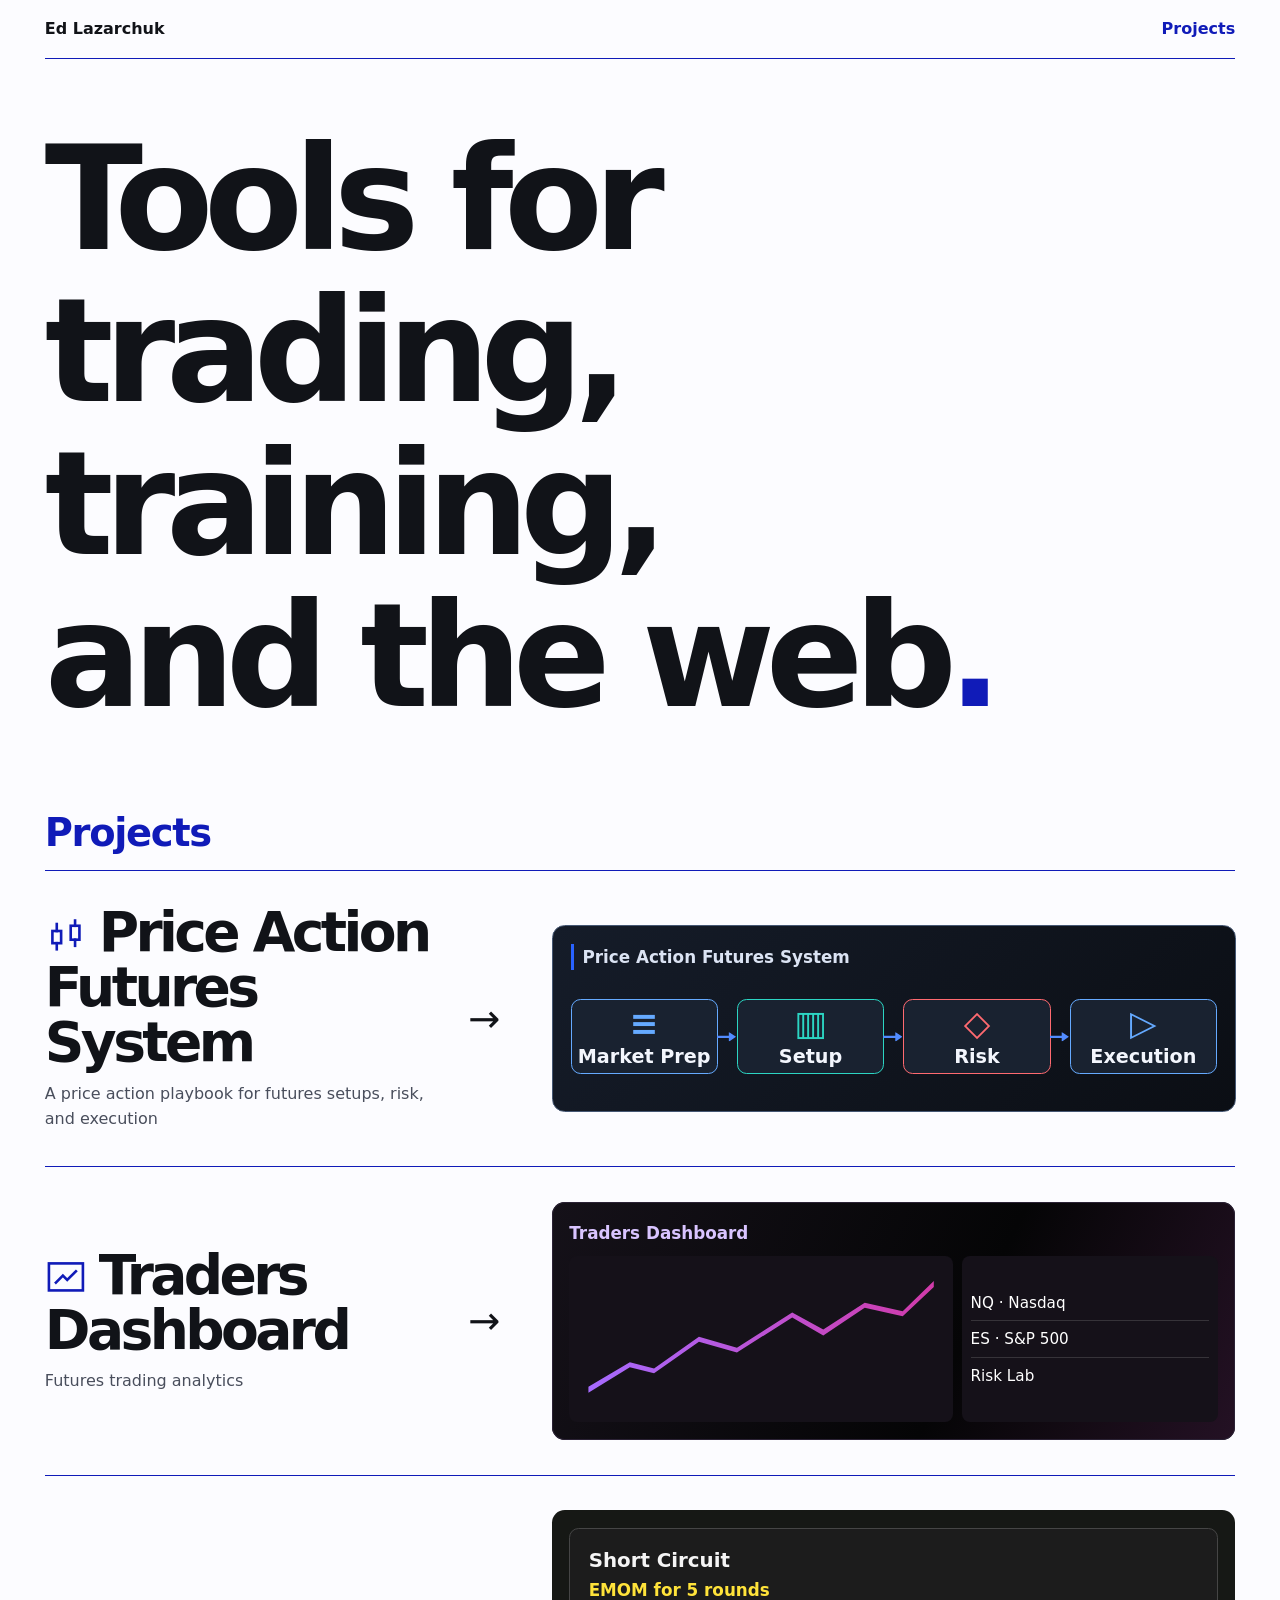
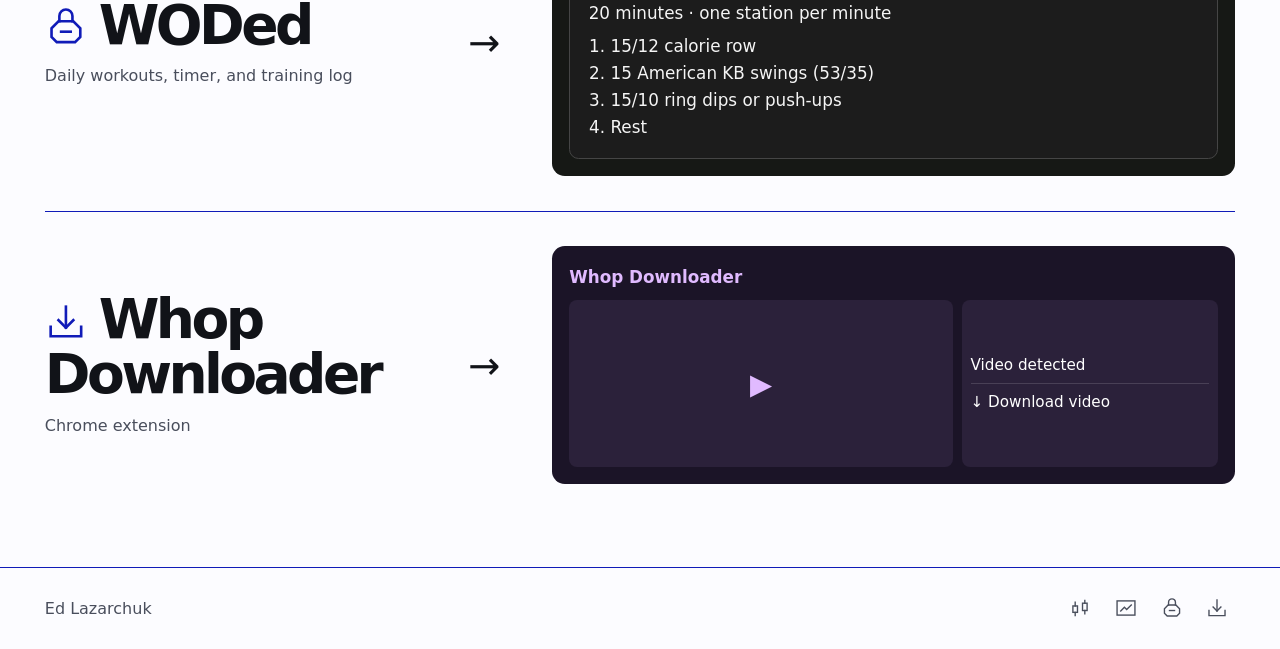
==== index.html @ 01735b49 "Integrate animated project icons into headings and footer" ====
<!doctype html>
<html lang="en">
<head>
<meta charset="utf-8">
<meta name="viewport" content="width=device-width, initial-scale=1">
<title>Ed Lazarchuk | Portfolio</title>
<meta name="description" content="Projects by Ed Lazarchuk in trading, training, and browser tools.">
<link rel="canonical" href="https://edlazarchuk.com/">
<link rel="stylesheet" href="/styles.css">
</head>
<body class="portfolio">
<a class="skip-link" href="#main-content">Skip to content</a>
<header><nav class="wrap" aria-label="Main navigation"><a class="brand" href="/">Ed Lazarchuk</a><a href="/#projects">Projects</a></nav></header>
<main id="main-content" class="wrap" tabindex="-1">
<section class="hero home-hero">
  <h1><span class="hero-line">Tools for</span> <span class="hero-line">trading, training,</span> <span class="hero-line">and the web<span class="hero-period">.</span></span></h1>
</section>
<section class="work" id="projects" aria-labelledby="project-heading">
  <h2 id="project-heading">Projects</h2>
  <a class="project" target="_blank" rel="noopener" href="/projects/trading-strategy-research">
    <div class="project-heading"><div><h3><span class="project-icon icon-candlesticks" aria-hidden="true"><svg xmlns="http://www.w3.org/2000/svg" width="24" height="24" viewBox="0 0 24 24" fill="none" stroke="currentColor" stroke-width="1.5" stroke-linecap="square" stroke-linejoin="miter"><g class="candle-a"><rect x="4.25" y="9.75" width="5" height="7"/><path d="M6.75 5.75V9.75"/><path d="M6.75 16.75V20.25"/></g><g class="candle-b"><rect x="14.75" y="6.75" width="5" height="8"/><path d="M17.25 3.75V6.75"/><path d="M17.25 14.75V18.25"/></g></svg></span><span class="project-title">Price Action Futures System</span></h3><p>A price action playbook for futures setups, risk, and execution</p></div><span class="project-arrow" aria-hidden="true">→</span></div>
    <div class="preview research">
      <div class="preview-title" aria-hidden="true">Price Action Futures System</div>
      <ol class="research-workflow" aria-label="Trading workflow">
        <li><span class="workflow-icon" aria-hidden="true">≡</span>Market Prep</li>
        <li><span class="workflow-icon" aria-hidden="true">▥</span>Setup</li>
        <li><span class="workflow-icon" aria-hidden="true">◇</span>Risk</li>
        <li><span class="workflow-icon" aria-hidden="true">▷</span>Execution</li>
      </ol>
    </div>
  </a>
  <a class="project" target="_blank" rel="noopener" href="/projects/traders-dashboard">
    <div class="project-heading"><div><h3><span class="project-icon icon-trend-monitor" aria-hidden="true"><svg xmlns="http://www.w3.org/2000/svg" width="24" height="24" viewBox="0 0 24 24" fill="none" stroke="currentColor" stroke-width="1.5" stroke-linecap="square" stroke-linejoin="miter"><rect x="2.25" y="4.25" width="19.5" height="15.5"/><path class="trend-line" pathLength="1" d="M6.25 15.25L10.25 11.25L12.75 13.75L17.75 8.75"/></svg></span><span class="project-title">Traders Dashboard</span></h3><p>Futures trading analytics</p></div><span class="project-arrow" aria-hidden="true">→</span></div>
    <div class="preview trading" aria-hidden="true"><div class="preview-title">Traders Dashboard</div><div class="preview-body"><div class='chart'><i></i></div><div class='data'><span>NQ · Nasdaq</span><span>ES · S&P 500</span><span>Risk Lab</span></div></div></div>
  </a>
  <a class="project" target="_blank" rel="noopener" href="/projects/woded">
    <div class="project-heading"><div><h3><span class="project-icon icon-kettlebell" aria-hidden="true"><svg xmlns="http://www.w3.org/2000/svg" width="24" height="24" viewBox="0 0 24 24" fill="none" stroke="currentColor" stroke-width="1.5" stroke-linecap="square" stroke-linejoin="miter"><path d="M8.25 8.75V5.75A3.75 3.75 0 0 1 15.75 5.75V8.75"/><path d="M7.75 8.75H16.25L20.25 12.75V17.75L17.25 20.75H6.75L3.75 17.75V12.75Z"/><path d="M9.25 14.75H14.75"/></svg></span><span class="project-title">WODed</span></h3><p>Daily workouts, timer, and training log</p></div><span class="project-arrow" aria-hidden="true">→</span></div>
    <div class="preview training">
      <div class="workout-preview">
        <strong>Short Circuit</strong>
        <p class="workout-format">EMOM for 5 rounds</p>
        <p>20 minutes · one station per minute</p>
        <ol>
          <li>15/12 calorie row</li>
          <li>15 American KB swings (53/35)</li>
          <li>15/10 ring dips or push-ups</li>
          <li>Rest</li>
        </ol>
      </div>
    </div>
  </a>
  <a class="project" target="_blank" rel="noopener" href="/whop-downloader">
    <div class="project-heading"><div><h3><span class="project-icon icon-download-tray" aria-hidden="true"><svg xmlns="http://www.w3.org/2000/svg" width="24" height="24" viewBox="0 0 24 24" fill="none" stroke="currentColor" stroke-width="1.5" stroke-linecap="square" stroke-linejoin="miter"><path d="M3.25 14.75V20.25H20.75V14.75"/><g class="download-arrow"><path d="M12 3.25V15.25"/><path d="M7.75 11L12 15.25L16.25 11"/></g></svg></span><span class="project-title">Whop Downloader</span></h3><p>Chrome extension</p></div><span class="project-arrow" aria-hidden="true">→</span></div>
    <div class="preview extension" aria-hidden="true"><div class="preview-title">Whop Downloader</div><div class="preview-body"><div class='video'><span>▶</span></div><div class='data'><span>Video detected</span><span>↓ Download video</span></div></div></div>
  </a>
</section>
</main>
<footer>
  <div class="wrap footer-inner">
    <span>Ed Lazarchuk</span>
    <nav class="footer-icons" aria-label="Projects">
      <a class="footer-icon" href="/projects/trading-strategy-research" aria-label="Price Action Futures System" title="Price Action Futures System"><span class="icon-candlesticks" aria-hidden="true"><svg xmlns="http://www.w3.org/2000/svg" width="24" height="24" viewBox="0 0 24 24" fill="none" stroke="currentColor" stroke-width="1.5" stroke-linecap="square" stroke-linejoin="miter"><g class="candle-a"><rect x="4.25" y="9.75" width="5" height="7"/><path d="M6.75 5.75V9.75"/><path d="M6.75 16.75V20.25"/></g><g class="candle-b"><rect x="14.75" y="6.75" width="5" height="8"/><path d="M17.25 3.75V6.75"/><path d="M17.25 14.75V18.25"/></g></svg></span></a>
      <a class="footer-icon" href="/projects/traders-dashboard" aria-label="Traders Dashboard" title="Traders Dashboard"><span class="icon-trend-monitor" aria-hidden="true"><svg xmlns="http://www.w3.org/2000/svg" width="24" height="24" viewBox="0 0 24 24" fill="none" stroke="currentColor" stroke-width="1.5" stroke-linecap="square" stroke-linejoin="miter"><rect x="2.25" y="4.25" width="19.5" height="15.5"/><path class="trend-line" pathLength="1" d="M6.25 15.25L10.25 11.25L12.75 13.75L17.75 8.75"/></svg></span></a>
      <a class="footer-icon" href="/projects/woded" aria-label="WODed" title="WODed"><span class="icon-kettlebell" aria-hidden="true"><svg xmlns="http://www.w3.org/2000/svg" width="24" height="24" viewBox="0 0 24 24" fill="none" stroke="currentColor" stroke-width="1.5" stroke-linecap="square" stroke-linejoin="miter"><path d="M8.25 8.75V5.75A3.75 3.75 0 0 1 15.75 5.75V8.75"/><path d="M7.75 8.75H16.25L20.25 12.75V17.75L17.25 20.75H6.75L3.75 17.75V12.75Z"/><path d="M9.25 14.75H14.75"/></svg></span></a>
      <a class="footer-icon" href="/whop-downloader" aria-label="Whop Downloader" title="Whop Downloader"><span class="icon-download-tray" aria-hidden="true"><svg xmlns="http://www.w3.org/2000/svg" width="24" height="24" viewBox="0 0 24 24" fill="none" stroke="currentColor" stroke-width="1.5" stroke-linecap="square" stroke-linejoin="miter"><path d="M3.25 14.75V20.25H20.75V14.75"/><g class="download-arrow"><path d="M12 3.25V15.25"/><path d="M7.75 11L12 15.25L16.25 11"/></g></svg></span></a>
    </nav>
  </div>
</footer>
</body>
</html>
---- styles.css ----
:root{color-scheme:dark;--bg:#141614;--fg:#f5f1e8;--muted:#bbbfb5;--accent:#e6fe80;--line:#41463d;font:16px/1.6 system-ui,sans-serif}*{box-sizing:border-box}body{margin:0;background:var(--bg);color:var(--fg)}a{color:inherit}a:focus-visible{outline:2px solid var(--accent);outline-offset:5px}.wrap{width:min(100% - 2.5rem,68rem);margin-inline:auto}header,footer{padding:1.4rem 0}header .wrap{display:flex;justify-content:space-between;gap:1rem;align-items:center}header a{text-decoration:none}header a:hover{text-decoration:underline}.brand{font-weight:750}main{min-height:68vh}.hero{padding:clamp(3rem,10vw,8rem) 0 3rem}h1,h2,p{margin:0}h1{font-size:clamp(2.6rem,8vw,6.7rem);letter-spacing:-.075em;line-height:1.03;text-wrap:balance}h2{font-size:1.5rem;line-height:1.2;letter-spacing:-.035em}.lead{max-width:41rem;margin-top:1.2rem;color:var(--muted);font-size:clamp(1rem,2vw,1.35rem)}.category{color:var(--accent);font-size:.9rem;margin-bottom:.6rem}.projects{padding-bottom:3.5rem}.grid{display:grid;grid-template-columns:repeat(auto-fit,minmax(min(100%,18rem),1fr));gap:1rem;margin-top:1rem}.card{display:block;padding:1.4rem;border:1px solid var(--line);background:#1c201b;border-radius:.8rem;text-decoration:none}.card:hover{border-color:var(--accent)}.card p:last-child{margin-top:.6rem;color:var(--muted)}.card h2 span{color:var(--accent)}.detail{margin-bottom:4rem;border-top:1px solid var(--line);padding-top:1.75rem}.detail li{padding:.2rem 0}footer{border-top:1px solid var(--line);color:var(--muted)}
body.portfolio {
  color-scheme: light;
  --bg: #fcfcff;
  --fg: #111318;
  --muted: #494e5c;
  --accent: #101bb8;
  --line: #101bb8;
  font-family: Inter, "Helvetica Neue", system-ui, sans-serif;
}
.portfolio .wrap { width: min(100% - clamp(2rem, 7vw, 6rem), 85rem); }
.portfolio header { padding: 0; }
.portfolio header .wrap { padding: 1rem 0; border-bottom: 1px solid var(--line); }
.portfolio header a { font-weight: 750; }
.portfolio header a:not(.brand),
.portfolio .work > h2,
.portfolio .showcase h2,
.portfolio .detail h2,
.portfolio .showcase-action,
.portfolio .hero-period { color: var(--accent); }
.portfolio .home-hero {
  padding-block: clamp(3rem, 9vw, 7rem) clamp(3.5rem, 10vw, 8rem);
}
.portfolio .home-hero h1 {
  font-size: clamp(2.45rem, 11.3vw, 9rem);
  line-height: 1.06;
  letter-spacing: -.065em;
}
@media (min-width: 900px) {
  .home-hero .hero-line { display: block; }
}
.portfolio .hero { padding: clamp(2.5rem, 5vw, 5rem) 0 clamp(3rem, 6vw, 5.5rem); }
.portfolio h1 { font-size: clamp(3rem, 8.1vw, 8rem); }
.portfolio .lead { margin-top: .45rem; max-width: none; font-size: clamp(1.2rem, 3.3vw, 3.3rem); color: var(--fg); letter-spacing: -.045em; }
.work { padding-bottom: 3rem; }
.work > h2 { padding-bottom: .85rem; font-size: clamp(1.65rem, 3vw, 2.8rem); }
.project {
  display: grid;
  grid-template-columns: minmax(0, 2fr) minmax(0, 3fr);
  align-items: center;
  gap: clamp(1.2rem, 4vw, 4rem);
  padding: clamp(1rem, 2.7vw, 2.4rem) 0;
  border-top: 1px solid var(--line);
  text-decoration: none;
}
.project-heading { display: flex; align-items: center; justify-content: space-between; gap: .65rem; }
.project h3 { margin: 0; font-size: clamp(1.75rem, 4.3vw, 4.65rem); line-height: 1; letter-spacing: -.065em; overflow-wrap: break-word; }
.project:hover .project-title,
.project:focus-visible .project-title { text-decoration: underline; text-decoration-thickness: .05em; text-underline-offset: .1em; }
.project-heading p { margin-top: .65rem; color: var(--muted); }
.project-heading > span {
  font-size: clamp(1.45rem, 3vw, 2.8rem);
  translate: 0 0;
  transition: color .2s ease, translate .28s cubic-bezier(.22, 1, .36, 1);
}
.project:hover .project-arrow,
.project:focus-visible .project-arrow { color: var(--accent); }
.project-icon {
  display: inline-block;
  width: .76em;
  height: .76em;
  margin-inline-end: .22em;
  vertical-align: -.08em;
  color: var(--accent);
  translate: 0 0;
  scale: 1;
  transition: color .2s ease, translate .28s cubic-bezier(.22, 1, .36, 1), scale .28s cubic-bezier(.22, 1, .36, 1);
}
.project-icon svg { display: block; width: 100%; height: 100%; overflow: visible; }
.icon-candlesticks .candle-a,
.icon-candlesticks .candle-b,
.icon-download-tray .download-arrow { translate: 0 0; }
.icon-kettlebell svg { rotate: 0deg; transform-origin: 50% 24%; }
.icon-trend-monitor .trend-line { stroke-dasharray: 1; stroke-dashoffset: 0; }

.footer-inner {
  display: flex;
  align-items: center;
  justify-content: space-between;
  gap: 1rem;
  flex-wrap: wrap;
}
.footer-icons {
  display: flex;
  align-items: center;
  gap: .6rem;
}
.footer-icon {
  display: inline-flex;
  align-items: center;
  justify-content: center;
  width: 2.25rem;
  height: 2.25rem;
  color: var(--muted);
  translate: 0 0;
  scale: 1;
  transition: color .2s ease, translate .25s cubic-bezier(.22, 1, .36, 1), scale .25s cubic-bezier(.22, 1, .36, 1);
}
.footer-icon svg { display: block; width: 22px; height: 22px; overflow: visible; }
.footer-icon:hover,
.footer-icon:focus-visible { color: var(--accent); }

@media (prefers-reduced-motion: no-preference) {
  .project:hover .project-icon,
  .project:focus-visible .project-icon {
    scale: 1.08;
    translate: 0 -.03em;
  }
  .project:hover .project-arrow,
  .project:focus-visible .project-arrow {
    translate: .18em 0;
  }
  .footer-icon:hover,
  .footer-icon:focus-visible {
    translate: 0 -2px;
    scale: 1.08;
  }
  .project:hover .icon-candlesticks .candle-a,
  .project:focus-visible .icon-candlesticks .candle-a,
  .footer-icon:hover .icon-candlesticks .candle-a,
  .footer-icon:focus-visible .icon-candlesticks .candle-a {
    animation: candle-tick-a .65s cubic-bezier(.22, 1, .36, 1);
  }
  .project:hover .icon-candlesticks .candle-b,
  .project:focus-visible .icon-candlesticks .candle-b,
  .footer-icon:hover .icon-candlesticks .candle-b,
  .footer-icon:focus-visible .icon-candlesticks .candle-b {
    animation: candle-tick-b .65s cubic-bezier(.22, 1, .36, 1);
  }
  .project:hover .icon-trend-monitor .trend-line,
  .project:focus-visible .icon-trend-monitor .trend-line,
  .footer-icon:hover .icon-trend-monitor .trend-line,
  .footer-icon:focus-visible .icon-trend-monitor .trend-line {
    animation: trend-draw .65s cubic-bezier(.22, 1, .36, 1);
  }
  .project:hover .icon-kettlebell svg,
  .project:focus-visible .icon-kettlebell svg,
  .footer-icon:hover .icon-kettlebell svg,
  .footer-icon:focus-visible .icon-kettlebell svg {
    animation: kettlebell-swing .7s ease-in-out;
  }
  .project:hover .icon-download-tray .download-arrow,
  .project:focus-visible .icon-download-tray .download-arrow,
  .footer-icon:hover .icon-download-tray .download-arrow,
  .footer-icon:focus-visible .icon-download-tray .download-arrow {
    animation: download-drop .65s cubic-bezier(.22, 1, .36, 1);
  }
}

@keyframes candle-tick-a {
  0%, 100% { translate: 0 0; }
  45% { translate: 0 -1.6px; }
}
@keyframes candle-tick-b {
  0%, 100% { translate: 0 0; }
  45% { translate: 0 1.6px; }
}
@keyframes trend-draw {
  0% { stroke-dashoffset: 1; }
  100% { stroke-dashoffset: 0; }
}
@keyframes kettlebell-swing {
  0%, 100% { rotate: 0deg; }
  30% { rotate: -11deg; }
  62% { rotate: 8deg; }
  82% { rotate: -3deg; }
}
@keyframes download-drop {
  0%, 100% { translate: 0 0; }
  45% { translate: 0 2.2px; }
  75% { translate: 0 -.6px; }
}
.preview { --ink: #67ed99; --panel: #123222; padding: clamp(.65rem, 1.5vw, 1.1rem); border-radius: .8rem; background: #0b2319; color: #fff; }
.preview-title { color: var(--ink); font-weight: 750; font-size: clamp(.7rem, 1.4vw, 1.05rem); margin-bottom: .6rem; }
.preview-body { min-height: clamp(6rem, 13vw, 12rem); display: grid; grid-template-columns: 3fr 2fr; gap: .55rem; }
.preview-body > div { background: var(--panel); border-radius: .5rem; min-width: 0; }
.data { display: grid; align-content: center; padding: .55rem; font-size: clamp(.63rem, 1.2vw, .95rem); }
.data span { padding: .35rem 0; }
.data span + span { border-top: 1px solid #ffffff24; }
.chart { position: relative; overflow: hidden; background-image: repeating-linear-gradient(0deg, transparent 0 23%, #ffffff15 24% 25%); }
.chart i { position: absolute; inset: 15% 5% 12%; background: var(--ink); clip-path: polygon(0 87%,12% 67%,19% 72%,32% 46%,43% 55%,59% 26%,68% 40%,80% 18%,91% 25%,100% 0,100% 5%,91% 29%,80% 22%,68% 45%,59% 30%,43% 59%,32% 50%,19% 76%,12% 71%,0 92%); }
.training { --ink: #ffe33a; --panel: #20241e; background: #161815; }
.training .preview-body { grid-template-columns: 1fr; }
.timer { display: grid; place-content: center; text-align: center; padding: .5rem; }
.timer strong { font-size: clamp(2rem, 5vw, 4.25rem); line-height: 1; font-variant-numeric: tabular-nums; }
.timer small, .timer span { font-size: clamp(.65rem, 1.2vw, .9rem); }
.timer small { color: var(--ink); }
.extension { --ink: #e0baff; --panel: #2b213a; background: #1b1427; }
.video { display: grid; place-content: center; font-size: 1.8rem; color: var(--ink); }
.bars { display: flex; gap: 5%; align-items: end; padding: .75rem; }
.bars i { flex: 1; height: var(--bar); min-height: .25rem; background: var(--ink); border-radius: .18rem .18rem 0 0; }
@media (max-width: 620px) {
  .project { grid-template-columns: 1fr; }
  .project-heading p { margin-top: .25rem; }
}

.showcase { margin: 0 0 3rem; }
.showcase h2 { margin-bottom: .9rem; }
.showcase-link { display: block; border: 1px solid var(--line); border-radius: .85rem; overflow: hidden; text-decoration: none; }
.showcase-link .preview { border-radius: 0; padding: clamp(.85rem, 2.5vw, 1.5rem); }
.showcase-link .preview-body { min-height: clamp(8rem, 24vw, 16rem); }
.showcase-action { display: flex; align-items: center; justify-content: space-between; gap: .75rem; padding: .8rem 1rem; font-weight: 700; }
.showcase-link:hover { border-color: var(--accent); }
.showcase-link:hover .showcase-action { color: var(--accent); }
.showcase-note { margin-top: .5rem; color: var(--muted); font-size: .9rem; }

.preview.trading {
  --ink: #a66bff;
  --panel: #151119;
  background: linear-gradient(115deg, #151119, #050506 60%, #241124);
  box-shadow: inset 0 0 0 1px #2b2235;
}
.trading .preview-title { color: #d9c4ff; }
.trading .chart i { background: linear-gradient(90deg, var(--ink), #d13aa9); }

.skip-link {
  position: fixed;
  inset-block-start: 1rem;
  inset-inline-start: 1rem;
  z-index: 10;
  padding: .65rem 1rem;
  border-radius: .35rem;
  background: var(--bg);
  color: var(--fg);
  font-weight: 700;
  transform: translateY(calc(-100% - 2rem));
}
.skip-link:focus { transform: translateY(0); }

/* Price Action Futures System preview */
.preview.research {
  --ink: #dbe3f3;
  background: linear-gradient(135deg, #151c29, #0b0e14);
  border: 1px solid #455773;
  color: var(--ink);
  container-type: inline-size;
}
.research .preview-title {
  padding-inline-start: .55rem;
  border-inline-start: 3px solid #2962ff;
}
.research-workflow {
  display: grid;
  grid-template-columns: repeat(4, minmax(0, 1fr));
  align-items: stretch;
  gap: clamp(.6rem, 3cqi, 1.6rem);
  margin: 0;
  padding: clamp(.5rem, 3cqi, 1.8rem) 0;
  list-style: none;
}
.research-workflow li {
  --step-color: #65aaff;
  position: relative;
  display: grid;
  align-content: center;
  justify-items: center;
  gap: .25rem;
  min-height: 4rem;
  padding: .35rem .15rem;
  border: 1px solid var(--step-color);
  border-radius: .6rem;
  background: #192230;
  color: #f3f6fd;
  text-align: center;
  font-size: clamp(.7rem, 3.2cqi, 1.2rem);
  font-weight: 700;
  line-height: 1.2;
  overflow-wrap: anywhere;
}
.research-workflow li:nth-child(2) { --step-color: #2cd5c3; }
.research-workflow li:nth-child(3) { --step-color: #ff6a70; }
.workflow-icon { color: var(--step-color); font-size: 1.8em; line-height: 1; }
.research-workflow li:not(:last-child)::after {
  content: "";
  position: absolute;
  inset-inline-start: 100%;
  top: 50%;
  width: clamp(.6rem, 3cqi, 1.6rem);
  height: .6rem;
  transform: translateY(-50%);
  background: #528cff;
  clip-path: polygon(0 38%, 63% 38%, 63% 0, 100% 50%, 63% 100%, 63% 62%, 0 62%);
}

/* Short Circuit workout preview */
.training .workout-preview {
  padding: clamp(.7rem, 2vw, 1.15rem);
  border: 1px solid #454545;
  border-radius: .6rem;
  background: #1c1c1c;
  color: #f5f5f5;
  font-size: clamp(.82rem, 1.5vw, 1.05rem);
  line-height: 1.4;
}
.workout-preview strong { display: block; font-size: 1.18em; }
.workout-preview .workout-format { margin-top: .25rem; color: var(--ink); font-weight: 700; }
.workout-preview ol { margin: .55rem 0 0; padding-inline-start: 1.3em; }
.workout-preview li + li { margin-top: .22rem; }

/* Project pages share the homepage's portfolio theme. */
.portfolio.project-page .lead {
  max-width: 46rem;
  font-size: clamp(1.2rem, 2.4vw, 2rem);
}
.project-page .showcase,
.project-page .detail {
  border-top: 1px solid var(--line);
  padding-top: clamp(1rem, 2.7vw, 2.4rem);
}
.project-page .showcase h2,
.project-page .detail h2 {
  font-size: clamp(1.65rem, 3vw, 2.8rem);
}
.project-page .showcase-action {
  border-top: 1px solid var(--line);
  background: var(--bg);
}
.project-page .showcase-link:hover .showcase-action {
  text-decoration: underline;
  text-underline-offset: .18em;
}
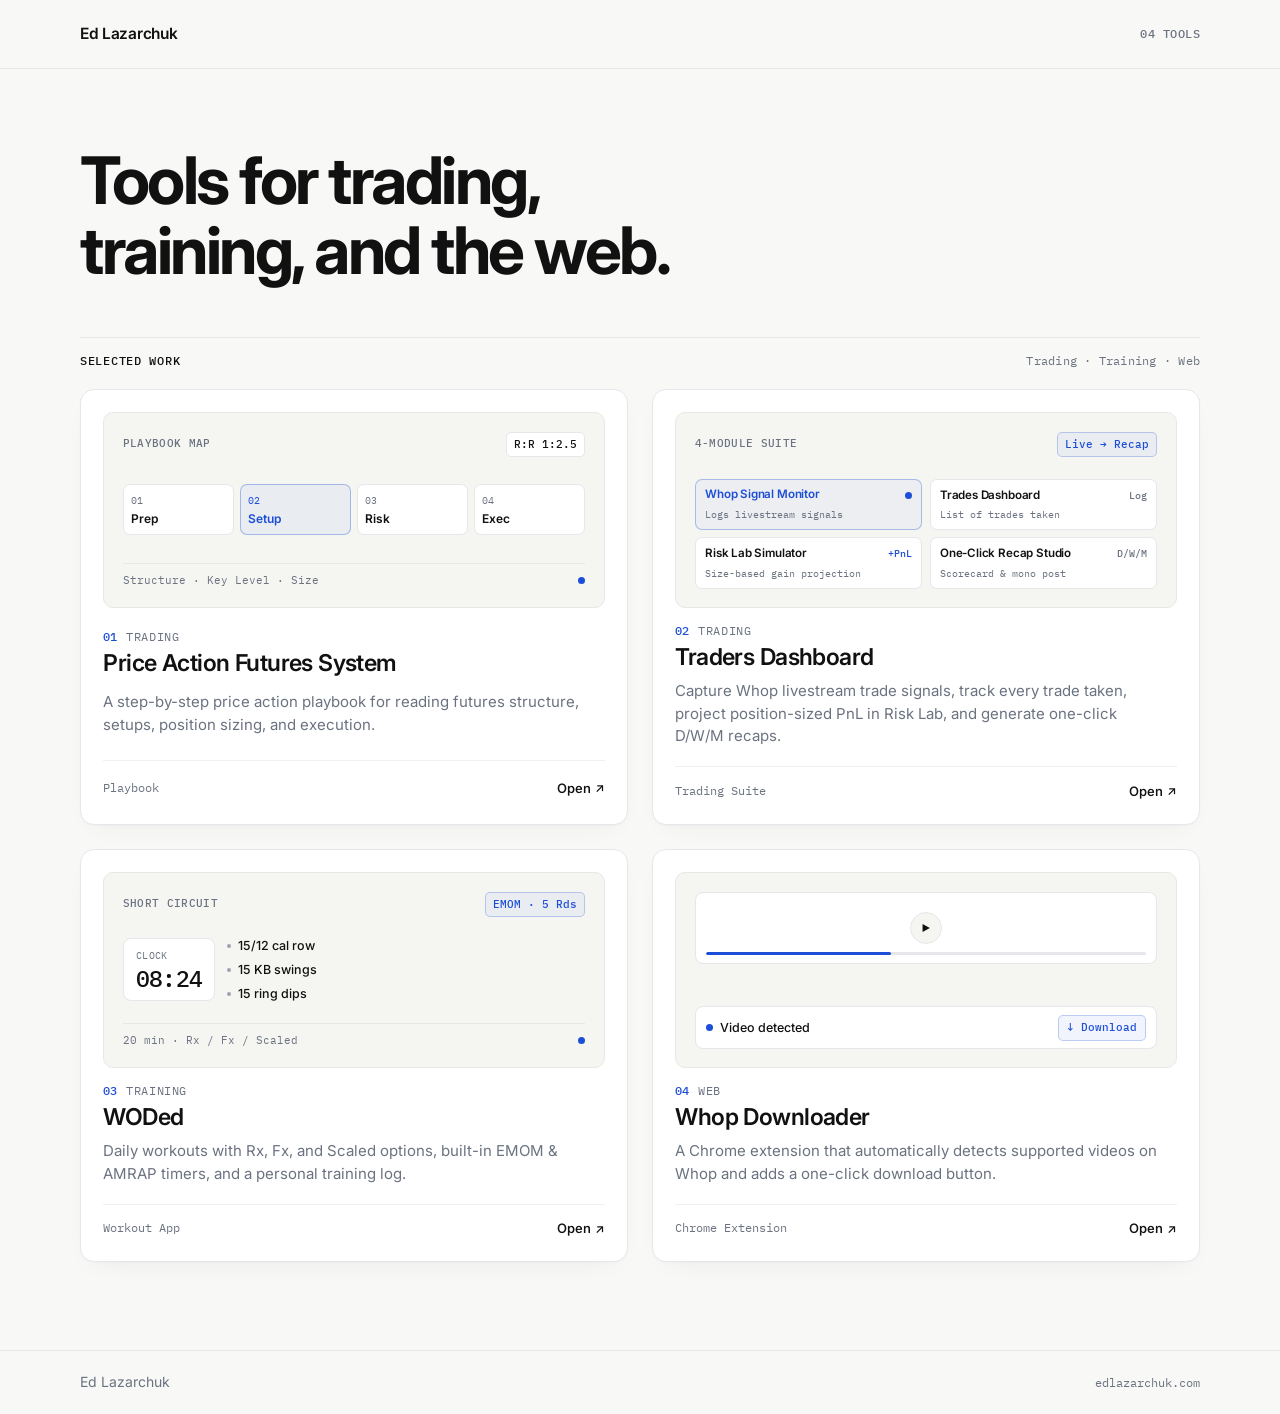
==== commit 61d0b71e: "Redesign Traders Dashboard card and project page around its 4 core workflows" ====
--- a/index.html
+++ b/index.html
@@ -1,70 +1,242 @@
 <!doctype html>
 <html lang="en">
 <head>
-<meta charset="utf-8">
-<meta name="viewport" content="width=device-width, initial-scale=1">
-<title>Ed Lazarchuk | Portfolio</title>
-<meta name="description" content="Projects by Ed Lazarchuk in trading, training, and browser tools.">
-<link rel="canonical" href="https://edlazarchuk.com/">
-<link rel="stylesheet" href="/styles.css">
+  <meta charset="utf-8">
+  <meta name="viewport" content="width=device-width, initial-scale=1, viewport-fit=cover">
+  <title>Ed Lazarchuk | Portfolio</title>
+  <meta name="description" content="Tools for trading, training, and the web — projects by Ed Lazarchuk.">
+  <link rel="canonical" href="https://edlazarchuk.com/">
+  <link rel="preconnect" href="https://fonts.googleapis.com">
+  <link rel="preconnect" href="https://fonts.gstatic.com" crossorigin>
+  <link href="https://fonts.googleapis.com/css2?family=IBM+Plex+Mono:wght@400;500&family=Inter:wght@400;500;600;700&display=swap" rel="stylesheet">
+  <link rel="stylesheet" href="/styles.css">
 </head>
-<body class="portfolio">
-<a class="skip-link" href="#main-content">Skip to content</a>
-<header><nav class="wrap" aria-label="Main navigation"><a class="brand" href="/">Ed Lazarchuk</a><a href="/#projects">Projects</a></nav></header>
-<main id="main-content" class="wrap" tabindex="-1">
-<section class="hero home-hero">
-  <h1><span class="hero-line">Tools for</span> <span class="hero-line">trading, training,</span> <span class="hero-line">and the web<span class="hero-period">.</span></span></h1>
-</section>
-<section class="work" id="projects" aria-labelledby="project-heading">
-  <h2 id="project-heading">Projects</h2>
-  <a class="project" target="_blank" rel="noopener" href="/projects/trading-strategy-research">
-    <div class="project-heading"><div><h3><span class="project-icon icon-candlesticks" aria-hidden="true"><svg xmlns="http://www.w3.org/2000/svg" width="24" height="24" viewBox="0 0 24 24" fill="none" stroke="currentColor" stroke-width="1.5" stroke-linecap="square" stroke-linejoin="miter"><g class="candle-a"><rect x="4.25" y="9.75" width="5" height="7"/><path d="M6.75 5.75V9.75"/><path d="M6.75 16.75V20.25"/></g><g class="candle-b"><rect x="14.75" y="6.75" width="5" height="8"/><path d="M17.25 3.75V6.75"/><path d="M17.25 14.75V18.25"/></g></svg></span><span class="project-title">Price Action Futures System</span></h3><p>A price action playbook for futures setups, risk, and execution</p></div><span class="project-arrow" aria-hidden="true">→</span></div>
-    <div class="preview research">
-      <div class="preview-title" aria-hidden="true">Price Action Futures System</div>
-      <ol class="research-workflow" aria-label="Trading workflow">
-        <li><span class="workflow-icon" aria-hidden="true">≡</span>Market Prep</li>
-        <li><span class="workflow-icon" aria-hidden="true">▥</span>Setup</li>
-        <li><span class="workflow-icon" aria-hidden="true">◇</span>Risk</li>
-        <li><span class="workflow-icon" aria-hidden="true">▷</span>Execution</li>
-      </ol>
+<body class="portfolio editorial-home">
+  <a class="skip-link" href="#main-content">Skip to content</a>
+
+  <header class="site-header">
+    <div class="editorial-wrap header-bar">
+      <a class="wordmark" href="/">Ed Lazarchuk</a>
+      <span class="header-meta" aria-hidden="true">04 Tools</span>
     </div>
-  </a>
-  <a class="project" target="_blank" rel="noopener" href="/projects/traders-dashboard">
-    <div class="project-heading"><div><h3><span class="project-icon icon-trend-monitor" aria-hidden="true"><svg xmlns="http://www.w3.org/2000/svg" width="24" height="24" viewBox="0 0 24 24" fill="none" stroke="currentColor" stroke-width="1.5" stroke-linecap="square" stroke-linejoin="miter"><rect x="2.25" y="4.25" width="19.5" height="15.5"/><path class="trend-line" pathLength="1" d="M6.25 15.25L10.25 11.25L12.75 13.75L17.75 8.75"/></svg></span><span class="project-title">Traders Dashboard</span></h3><p>Futures trading analytics</p></div><span class="project-arrow" aria-hidden="true">→</span></div>
-    <div class="preview trading" aria-hidden="true"><div class="preview-title">Traders Dashboard</div><div class="preview-body"><div class='chart'><i></i></div><div class='data'><span>NQ · Nasdaq</span><span>ES · S&P 500</span><span>Risk Lab</span></div></div></div>
-  </a>
-  <a class="project" target="_blank" rel="noopener" href="/projects/woded">
-    <div class="project-heading"><div><h3><span class="project-icon icon-kettlebell" aria-hidden="true"><svg xmlns="http://www.w3.org/2000/svg" width="24" height="24" viewBox="0 0 24 24" fill="none" stroke="currentColor" stroke-width="1.5" stroke-linecap="square" stroke-linejoin="miter"><path d="M8.25 8.75V5.75A3.75 3.75 0 0 1 15.75 5.75V8.75"/><path d="M7.75 8.75H16.25L20.25 12.75V17.75L17.25 20.75H6.75L3.75 17.75V12.75Z"/><path d="M9.25 14.75H14.75"/></svg></span><span class="project-title">WODed</span></h3><p>Daily workouts, timer, and training log</p></div><span class="project-arrow" aria-hidden="true">→</span></div>
-    <div class="preview training">
-      <div class="workout-preview">
-        <strong>Short Circuit</strong>
-        <p class="workout-format">EMOM for 5 rounds</p>
-        <p>20 minutes · one station per minute</p>
-        <ol>
-          <li>15/12 calorie row</li>
-          <li>15 American KB swings (53/35)</li>
-          <li>15/10 ring dips or push-ups</li>
-          <li>Rest</li>
-        </ol>
+  </header>
+
+  <main id="main-content" class="editorial-wrap" tabindex="-1">
+    <section class="editorial-hero">
+      <h1 class="editorial-headline reveal-item" style="--reveal-delay: 0ms">Tools for trading, training, and the web.</h1>
+    </section>
+
+    <section class="projects-section" id="projects" aria-labelledby="projects-heading">
+      <div class="section-bar reveal-item" style="--reveal-delay: 70ms">
+        <h2 id="projects-heading">Selected Work</h2>
+        <span class="section-legend" aria-hidden="true">Trading · Training · Web</span>
       </div>
+
+      <div class="project-grid">
+        <!-- 01 · Trading · Price Action Futures System -->
+        <article class="project-card reveal-item" style="--reveal-delay: 110ms">
+          <div class="media" aria-hidden="true">
+            <div class="ui-stage ui-playbook">
+              <div class="ui-bar">
+                <span class="ui-bar-title">Playbook Map</span>
+                <span class="ui-bar-pill">R:R 1:2.5</span>
+              </div>
+              <ol class="ui-steps">
+                <li class="ui-step">
+                  <span class="ui-step-num">01</span>
+                  <span class="ui-step-name">Prep</span>
+                </li>
+                <li class="ui-step is-active">
+                  <span class="ui-step-num">02</span>
+                  <span class="ui-step-name">Setup</span>
+                </li>
+                <li class="ui-step">
+                  <span class="ui-step-num">03</span>
+                  <span class="ui-step-name">Risk</span>
+                </li>
+                <li class="ui-step">
+                  <span class="ui-step-num">04</span>
+                  <span class="ui-step-name">Exec</span>
+                </li>
+              </ol>
+              <div class="ui-rule-bar">
+                <span>Structure · Key Level · Size</span>
+                <span class="ui-dot"></span>
+              </div>
+            </div>
+          </div>
+
+          <header class="card-header">
+            <div class="card-meta">
+              <span class="card-index" aria-hidden="true">01</span>
+              <span class="card-category">Trading</span>
+            </div>
+            <h3>
+              <a class="card-link" href="/projects/trading-strategy-research">Price Action Futures System</a>
+            </h3>
+          </header>
+
+          <p class="card-desc">A step-by-step price action playbook for reading futures structure, setups, position sizing, and execution.</p>
+
+          <footer class="card-footer">
+            <span class="card-kind">Playbook</span>
+            <span class="card-cta" aria-hidden="true">Open <span class="cta-arrow">↗</span></span>
+          </footer>
+        </article>
+
+        <!-- 02 · Trading · Traders Dashboard -->
+        <article class="project-card reveal-item" style="--reveal-delay: 165ms">
+          <div class="media" aria-hidden="true">
+            <div class="ui-stage ui-dashboard">
+              <div class="ui-bar">
+                <span class="ui-bar-title">4-Module Suite</span>
+                <span class="ui-bar-pill is-cobalt">Live → Recap</span>
+              </div>
+              <ol class="ui-modules">
+                <li class="ui-mod is-live">
+                  <div class="ui-mod-top">
+                    <span class="ui-mod-name">Whop Signal Monitor</span>
+                    <span class="ui-dot"></span>
+                  </div>
+                  <span class="ui-mod-sub">Logs livestream signals</span>
+                </li>
+                <li class="ui-mod">
+                  <div class="ui-mod-top">
+                    <span class="ui-mod-name">Trades Dashboard</span>
+                    <span class="ui-mod-tag">Log</span>
+                  </div>
+                  <span class="ui-mod-sub">List of trades taken</span>
+                </li>
+                <li class="ui-mod">
+                  <div class="ui-mod-top">
+                    <span class="ui-mod-name">Risk Lab Simulator</span>
+                    <span class="ui-mod-stat">+PnL</span>
+                  </div>
+                  <span class="ui-mod-sub">Size-based gain projection</span>
+                </li>
+                <li class="ui-mod">
+                  <div class="ui-mod-top">
+                    <span class="ui-mod-name">One-Click Recap Studio</span>
+                    <span class="ui-mod-tag">D/W/M</span>
+                  </div>
+                  <span class="ui-mod-sub">Scorecard &amp; mono post</span>
+                </li>
+              </ol>
+            </div>
+          </div>
+
+          <header class="card-header">
+            <div class="card-meta">
+              <span class="card-index" aria-hidden="true">02</span>
+              <span class="card-category">Trading</span>
+            </div>
+            <h3>
+              <a class="card-link" href="/projects/traders-dashboard">Traders Dashboard</a>
+            </h3>
+          </header>
+
+          <p class="card-desc">Capture Whop livestream trade signals, track every trade taken, project position-sized PnL in Risk Lab, and generate one-click D/W/M recaps.</p>
+
+          <footer class="card-footer">
+            <span class="card-kind">Trading Suite</span>
+            <span class="card-cta" aria-hidden="true">Open <span class="cta-arrow">↗</span></span>
+          </footer>
+        </article>
+
+        <!-- 03 · Training · WODed -->
+        <article class="project-card reveal-item" style="--reveal-delay: 220ms">
+          <div class="media" aria-hidden="true">
+            <div class="ui-stage ui-woded">
+              <div class="ui-bar">
+                <span class="ui-bar-title">Short Circuit</span>
+                <span class="ui-bar-pill is-cobalt">EMOM · 5 Rds</span>
+              </div>
+              <div class="ui-wod-grid">
+                <div class="ui-timer-box">
+                  <span class="ui-timer-label">Clock</span>
+                  <span class="ui-timer-val">08:24</span>
+                </div>
+                <ul class="ui-wod-list">
+                  <li>15/12 cal row</li>
+                  <li>15 KB swings</li>
+                  <li>15 ring dips</li>
+                </ul>
+              </div>
+              <div class="ui-rule-bar">
+                <span>20 min · Rx / Fx / Scaled</span>
+                <span class="ui-dot"></span>
+              </div>
+            </div>
+          </div>
+
+          <header class="card-header">
+            <div class="card-meta">
+              <span class="card-index" aria-hidden="true">03</span>
+              <span class="card-category">Training</span>
+            </div>
+            <h3>
+              <a class="card-link" href="/projects/woded">WODed</a>
+            </h3>
+          </header>
+
+          <p class="card-desc">Daily workouts with Rx, Fx, and Scaled options, built-in EMOM &amp; AMRAP timers, and a personal training log.</p>
+
+          <footer class="card-footer">
+            <span class="card-kind">Workout App</span>
+            <span class="card-cta" aria-hidden="true">Open <span class="cta-arrow">↗</span></span>
+          </footer>
+        </article>
+
+        <!-- 04 · Web · Whop Downloader -->
+        <article class="project-card reveal-item" style="--reveal-delay: 275ms">
+          <div class="media" aria-hidden="true">
+            <div class="ui-stage ui-extension">
+              <div class="ui-video-frame">
+                <span class="ui-play-btn">
+                  <svg viewBox="0 0 14 14" width="12" height="12" fill="currentColor">
+                    <path d="M3 2.2v9.6L11.5 7 3 2.2z"/>
+                  </svg>
+                </span>
+                <div class="ui-video-scrub">
+                  <span class="ui-video-progress"></span>
+                </div>
+              </div>
+              <div class="ui-ext-bar">
+                <span class="ui-ext-status">
+                  <span class="ui-dot"></span>
+                  Video detected
+                </span>
+                <span class="ui-ext-btn">↓ Download</span>
+              </div>
+            </div>
+          </div>
+
+          <header class="card-header">
+            <div class="card-meta">
+              <span class="card-index" aria-hidden="true">04</span>
+              <span class="card-category">Web</span>
+            </div>
+            <h3>
+              <a class="card-link" href="/whop-downloader">Whop Downloader</a>
+            </h3>
+          </header>
+
+          <p class="card-desc">A Chrome extension that automatically detects supported videos on Whop and adds a one-click download button.</p>
+
+          <footer class="card-footer">
+            <span class="card-kind">Chrome Extension</span>
+            <span class="card-cta" aria-hidden="true">Open <span class="cta-arrow">↗</span></span>
+          </footer>
+        </article>
+      </div>
+    </section>
+  </main>
+
+  <footer class="site-footer">
+    <div class="editorial-wrap footer-bar">
+      <span>Ed Lazarchuk</span>
+      <span class="footer-domain">edlazarchuk.com</span>
     </div>
-  </a>
-  <a class="project" target="_blank" rel="noopener" href="/whop-downloader">
-    <div class="project-heading"><div><h3><span class="project-icon icon-download-tray" aria-hidden="true"><svg xmlns="http://www.w3.org/2000/svg" width="24" height="24" viewBox="0 0 24 24" fill="none" stroke="currentColor" stroke-width="1.5" stroke-linecap="square" stroke-linejoin="miter"><path d="M3.25 14.75V20.25H20.75V14.75"/><g class="download-arrow"><path d="M12 3.25V15.25"/><path d="M7.75 11L12 15.25L16.25 11"/></g></svg></span><span class="project-title">Whop Downloader</span></h3><p>Chrome extension</p></div><span class="project-arrow" aria-hidden="true">→</span></div>
-    <div class="preview extension" aria-hidden="true"><div class="preview-title">Whop Downloader</div><div class="preview-body"><div class='video'><span>▶</span></div><div class='data'><span>Video detected</span><span>↓ Download video</span></div></div></div>
-  </a>
-</section>
-</main>
-<footer>
-  <div class="wrap footer-inner">
-    <span>Ed Lazarchuk</span>
-    <nav class="footer-icons" aria-label="Projects">
-      <a class="footer-icon" href="/projects/trading-strategy-research" aria-label="Price Action Futures System" title="Price Action Futures System"><span class="icon-candlesticks" aria-hidden="true"><svg xmlns="http://www.w3.org/2000/svg" width="24" height="24" viewBox="0 0 24 24" fill="none" stroke="currentColor" stroke-width="1.5" stroke-linecap="square" stroke-linejoin="miter"><g class="candle-a"><rect x="4.25" y="9.75" width="5" height="7"/><path d="M6.75 5.75V9.75"/><path d="M6.75 16.75V20.25"/></g><g class="candle-b"><rect x="14.75" y="6.75" width="5" height="8"/><path d="M17.25 3.75V6.75"/><path d="M17.25 14.75V18.25"/></g></svg></span></a>
-      <a class="footer-icon" href="/projects/traders-dashboard" aria-label="Traders Dashboard" title="Traders Dashboard"><span class="icon-trend-monitor" aria-hidden="true"><svg xmlns="http://www.w3.org/2000/svg" width="24" height="24" viewBox="0 0 24 24" fill="none" stroke="currentColor" stroke-width="1.5" stroke-linecap="square" stroke-linejoin="miter"><rect x="2.25" y="4.25" width="19.5" height="15.5"/><path class="trend-line" pathLength="1" d="M6.25 15.25L10.25 11.25L12.75 13.75L17.75 8.75"/></svg></span></a>
-      <a class="footer-icon" href="/projects/woded" aria-label="WODed" title="WODed"><span class="icon-kettlebell" aria-hidden="true"><svg xmlns="http://www.w3.org/2000/svg" width="24" height="24" viewBox="0 0 24 24" fill="none" stroke="currentColor" stroke-width="1.5" stroke-linecap="square" stroke-linejoin="miter"><path d="M8.25 8.75V5.75A3.75 3.75 0 0 1 15.75 5.75V8.75"/><path d="M7.75 8.75H16.25L20.25 12.75V17.75L17.25 20.75H6.75L3.75 17.75V12.75Z"/><path d="M9.25 14.75H14.75"/></svg></span></a>
-      <a class="footer-icon" href="/whop-downloader" aria-label="Whop Downloader" title="Whop Downloader"><span class="icon-download-tray" aria-hidden="true"><svg xmlns="http://www.w3.org/2000/svg" width="24" height="24" viewBox="0 0 24 24" fill="none" stroke="currentColor" stroke-width="1.5" stroke-linecap="square" stroke-linejoin="miter"><path d="M3.25 14.75V20.25H20.75V14.75"/><g class="download-arrow"><path d="M12 3.25V15.25"/><path d="M7.75 11L12 15.25L16.25 11"/></g></svg></span></a>
-    </nav>
-  </div>
-</footer>
+  </footer>
 </body>
 </html>
--- a/styles.css
+++ b/styles.css
@@ -1,17 +1,30 @@
 :root{color-scheme:dark;--bg:#141614;--fg:#f5f1e8;--muted:#bbbfb5;--accent:#e6fe80;--line:#41463d;font:16px/1.6 system-ui,sans-serif}*{box-sizing:border-box}body{margin:0;background:var(--bg);color:var(--fg)}a{color:inherit}a:focus-visible{outline:2px solid var(--accent);outline-offset:5px}.wrap{width:min(100% - 2.5rem,68rem);margin-inline:auto}header,footer{padding:1.4rem 0}header .wrap{display:flex;justify-content:space-between;gap:1rem;align-items:center}header a{text-decoration:none}header a:hover{text-decoration:underline}.brand{font-weight:750}main{min-height:68vh}.hero{padding:clamp(3rem,10vw,8rem) 0 3rem}h1,h2,p{margin:0}h1{font-size:clamp(2.6rem,8vw,6.7rem);letter-spacing:-.075em;line-height:1.03;text-wrap:balance}h2{font-size:1.5rem;line-height:1.2;letter-spacing:-.035em}.lead{max-width:41rem;margin-top:1.2rem;color:var(--muted);font-size:clamp(1rem,2vw,1.35rem)}.category{color:var(--accent);font-size:.9rem;margin-bottom:.6rem}.projects{padding-bottom:3.5rem}.grid{display:grid;grid-template-columns:repeat(auto-fit,minmax(min(100%,18rem),1fr));gap:1rem;margin-top:1rem}.card{display:block;padding:1.4rem;border:1px solid var(--line);background:#1c201b;border-radius:.8rem;text-decoration:none}.card:hover{border-color:var(--accent)}.card p:last-child{margin-top:.6rem;color:var(--muted)}.card h2 span{color:var(--accent)}.detail{margin-bottom:4rem;border-top:1px solid var(--line);padding-top:1.75rem}.detail li{padding:.2rem 0}footer{border-top:1px solid var(--line);color:var(--muted)}
 body.portfolio {
   color-scheme: light;
-  --bg: #fcfcff;
-  --fg: #111318;
-  --muted: #494e5c;
-  --accent: #101bb8;
-  --line: #101bb8;
-  font-family: Inter, "Helvetica Neue", system-ui, sans-serif;
+  --bg: #F8F8F6;
+  --fg: #111111;
+  --muted: #6B7280;
+  --accent: #1D4ED8;
+  --line: #E5E7EB;
+  --surface: #FFFFFF;
+  --font-sans: "Inter", -apple-system, BlinkMacSystemFont, "Helvetica Neue", system-ui, sans-serif;
+  --font-mono: "IBM Plex Mono", ui-monospace, SFMono-Regular, Menlo, Monaco, Consolas, monospace;
+  font-family: var(--font-sans);
+  -webkit-font-smoothing: antialiased;
+  text-rendering: optimizeLegibility;
+}
+.portfolio h1,
+.portfolio h2,
+.portfolio h3 {
+  text-wrap: balance;
+}
+.portfolio p {
+  text-wrap: pretty;
 }
 .portfolio .wrap { width: min(100% - clamp(2rem, 7vw, 6rem), 85rem); }
 .portfolio header { padding: 0; }
 .portfolio header .wrap { padding: 1rem 0; border-bottom: 1px solid var(--line); }
-.portfolio header a { font-weight: 750; }
+.portfolio header a { font-weight: 600; }
 .portfolio header a:not(.brand),
 .portfolio .work > h2,
 .portfolio .showcase h2,
@@ -45,131 +58,9 @@
 }
 .project-heading { display: flex; align-items: center; justify-content: space-between; gap: .65rem; }
 .project h3 { margin: 0; font-size: clamp(1.75rem, 4.3vw, 4.65rem); line-height: 1; letter-spacing: -.065em; overflow-wrap: break-word; }
-.project:hover .project-title,
-.project:focus-visible .project-title { text-decoration: underline; text-decoration-thickness: .05em; text-underline-offset: .1em; }
+.project:hover h3 { text-decoration: underline; text-decoration-thickness: .05em; text-underline-offset: .1em; }
 .project-heading p { margin-top: .65rem; color: var(--muted); }
-.project-heading > span {
-  font-size: clamp(1.45rem, 3vw, 2.8rem);
-  translate: 0 0;
-  transition: color .2s ease, translate .28s cubic-bezier(.22, 1, .36, 1);
-}
-.project:hover .project-arrow,
-.project:focus-visible .project-arrow { color: var(--accent); }
-.project-icon {
-  display: inline-block;
-  width: .76em;
-  height: .76em;
-  margin-inline-end: .22em;
-  vertical-align: -.08em;
-  color: var(--accent);
-  translate: 0 0;
-  scale: 1;
-  transition: color .2s ease, translate .28s cubic-bezier(.22, 1, .36, 1), scale .28s cubic-bezier(.22, 1, .36, 1);
-}
-.project-icon svg { display: block; width: 100%; height: 100%; overflow: visible; }
-.icon-candlesticks .candle-a,
-.icon-candlesticks .candle-b,
-.icon-download-tray .download-arrow { translate: 0 0; }
-.icon-kettlebell svg { rotate: 0deg; transform-origin: 50% 24%; }
-.icon-trend-monitor .trend-line { stroke-dasharray: 1; stroke-dashoffset: 0; }
-
-.footer-inner {
-  display: flex;
-  align-items: center;
-  justify-content: space-between;
-  gap: 1rem;
-  flex-wrap: wrap;
-}
-.footer-icons {
-  display: flex;
-  align-items: center;
-  gap: .6rem;
-}
-.footer-icon {
-  display: inline-flex;
-  align-items: center;
-  justify-content: center;
-  width: 2.25rem;
-  height: 2.25rem;
-  color: var(--muted);
-  translate: 0 0;
-  scale: 1;
-  transition: color .2s ease, translate .25s cubic-bezier(.22, 1, .36, 1), scale .25s cubic-bezier(.22, 1, .36, 1);
-}
-.footer-icon svg { display: block; width: 22px; height: 22px; overflow: visible; }
-.footer-icon:hover,
-.footer-icon:focus-visible { color: var(--accent); }
-
-@media (prefers-reduced-motion: no-preference) {
-  .project:hover .project-icon,
-  .project:focus-visible .project-icon {
-    scale: 1.08;
-    translate: 0 -.03em;
-  }
-  .project:hover .project-arrow,
-  .project:focus-visible .project-arrow {
-    translate: .18em 0;
-  }
-  .footer-icon:hover,
-  .footer-icon:focus-visible {
-    translate: 0 -2px;
-    scale: 1.08;
-  }
-  .project:hover .icon-candlesticks .candle-a,
-  .project:focus-visible .icon-candlesticks .candle-a,
-  .footer-icon:hover .icon-candlesticks .candle-a,
-  .footer-icon:focus-visible .icon-candlesticks .candle-a {
-    animation: candle-tick-a .65s cubic-bezier(.22, 1, .36, 1);
-  }
-  .project:hover .icon-candlesticks .candle-b,
-  .project:focus-visible .icon-candlesticks .candle-b,
-  .footer-icon:hover .icon-candlesticks .candle-b,
-  .footer-icon:focus-visible .icon-candlesticks .candle-b {
-    animation: candle-tick-b .65s cubic-bezier(.22, 1, .36, 1);
-  }
-  .project:hover .icon-trend-monitor .trend-line,
-  .project:focus-visible .icon-trend-monitor .trend-line,
-  .footer-icon:hover .icon-trend-monitor .trend-line,
-  .footer-icon:focus-visible .icon-trend-monitor .trend-line {
-    animation: trend-draw .65s cubic-bezier(.22, 1, .36, 1);
-  }
-  .project:hover .icon-kettlebell svg,
-  .project:focus-visible .icon-kettlebell svg,
-  .footer-icon:hover .icon-kettlebell svg,
-  .footer-icon:focus-visible .icon-kettlebell svg {
-    animation: kettlebell-swing .7s ease-in-out;
-  }
-  .project:hover .icon-download-tray .download-arrow,
-  .project:focus-visible .icon-download-tray .download-arrow,
-  .footer-icon:hover .icon-download-tray .download-arrow,
-  .footer-icon:focus-visible .icon-download-tray .download-arrow {
-    animation: download-drop .65s cubic-bezier(.22, 1, .36, 1);
-  }
-}
-
-@keyframes candle-tick-a {
-  0%, 100% { translate: 0 0; }
-  45% { translate: 0 -1.6px; }
-}
-@keyframes candle-tick-b {
-  0%, 100% { translate: 0 0; }
-  45% { translate: 0 1.6px; }
-}
-@keyframes trend-draw {
-  0% { stroke-dashoffset: 1; }
-  100% { stroke-dashoffset: 0; }
-}
-@keyframes kettlebell-swing {
-  0%, 100% { rotate: 0deg; }
-  30% { rotate: -11deg; }
-  62% { rotate: 8deg; }
-  82% { rotate: -3deg; }
-}
-@keyframes download-drop {
-  0%, 100% { translate: 0 0; }
-  45% { translate: 0 2.2px; }
-  75% { translate: 0 -.6px; }
-}
+.project-heading > span { font-size: clamp(1.45rem, 3vw, 2.8rem); }
 .preview { --ink: #67ed99; --panel: #123222; padding: clamp(.65rem, 1.5vw, 1.1rem); border-radius: .8rem; background: #0b2319; color: #fff; }
 .preview-title { color: var(--ink); font-weight: 750; font-size: clamp(.7rem, 1.4vw, 1.05rem); margin-bottom: .6rem; }
 .preview-body { min-height: clamp(6rem, 13vw, 12rem); display: grid; grid-template-columns: 3fr 2fr; gap: .55rem; }
@@ -319,3 +210,929 @@
   text-decoration: underline;
   text-underline-offset: .18em;
 }
+
+/* ==========================================================================
+   Swiss Editorial Cards — Mobile-First Unified Homepage
+   ========================================================================== */
+
+body.editorial-home {
+  min-block-size: 100dvh;
+  display: flex;
+  flex-direction: column;
+  background: var(--bg);
+  color: var(--fg);
+  overflow-wrap: break-word;
+}
+
+.editorial-home .editorial-wrap {
+  width: min(
+    100% - max(2rem, env(safe-area-inset-left, 0px) + env(safe-area-inset-right, 0px) + 2rem),
+    70rem
+  );
+  margin-inline: auto;
+}
+
+/* Header */
+.portfolio.editorial-home .site-header {
+  padding-block-start: env(safe-area-inset-top, 0px);
+  border-block-end: 1px solid var(--line);
+}
+
+.portfolio.editorial-home .header-bar {
+  display: flex;
+  align-items: center;
+  justify-content: space-between;
+  gap: 1rem;
+  min-block-size: 3.75rem;
+  padding-block: 0.75rem;
+}
+
+.portfolio.editorial-home .site-header .wordmark {
+  display: inline-flex;
+  align-items: center;
+  min-block-size: 44px;
+  font-size: 0.96875rem;
+  font-weight: 600;
+  letter-spacing: -0.02em;
+  color: var(--fg);
+  text-decoration: none;
+  transition: color 180ms ease;
+}
+
+.portfolio.editorial-home .site-header .wordmark:hover,
+.portfolio.editorial-home .site-header .wordmark:focus-visible {
+  color: var(--accent);
+  text-decoration: none;
+}
+
+.editorial-home .header-meta {
+  font-family: var(--font-mono);
+  font-size: 0.75rem;
+  font-weight: 500;
+  letter-spacing: 0.04em;
+  text-transform: uppercase;
+  color: var(--muted);
+  font-variant-numeric: tabular-nums;
+}
+
+/* Main & Compact Mobile-First Hero */
+.editorial-home main {
+  flex: 1;
+  min-block-size: auto;
+}
+
+.editorial-home .editorial-hero {
+  padding-block: clamp(1.75rem, 6vw, 4.75rem) clamp(1.5rem, 4.5vw, 3.25rem);
+}
+
+.portfolio.editorial-home .editorial-headline {
+  margin: 0;
+  max-inline-size: 16ch;
+  font-size: clamp(2rem, 8.2vw, 4.1rem);
+  font-weight: 700;
+  line-height: 1.07;
+  letter-spacing: -0.038em;
+  color: var(--fg);
+  text-wrap: balance;
+}
+
+/* Projects Section Header */
+.editorial-home .projects-section {
+  padding-block-end: clamp(3rem, 8vw, 5.5rem);
+}
+
+.editorial-home .section-bar {
+  display: flex;
+  flex-wrap: wrap;
+  align-items: baseline;
+  justify-content: space-between;
+  gap: 0.5rem 1rem;
+  padding-block: 0.85rem 1.15rem;
+  border-block-start: 1px solid var(--line);
+}
+
+.editorial-home .section-bar h2 {
+  margin: 0;
+  font-family: var(--font-mono);
+  font-size: 0.75rem;
+  font-weight: 500;
+  letter-spacing: 0.06em;
+  text-transform: uppercase;
+  color: var(--fg);
+}
+
+.editorial-home .section-legend {
+  font-family: var(--font-mono);
+  font-size: 0.725rem;
+  letter-spacing: 0.02em;
+  color: var(--muted);
+}
+
+/* Project Cards Grid (Mobile-first 1-col -> 2-col subgrid at >= 720px) */
+.editorial-home .project-grid {
+  display: grid;
+  grid-template-columns: minmax(0, 1fr);
+  gap: 1rem;
+}
+
+.editorial-home .project-card {
+  container: card / inline-size;
+  position: relative;
+  display: grid;
+  grid-template-rows: auto auto 1fr auto;
+  gap: 0;
+  padding: 1rem;
+  background: var(--surface);
+  border: 1px solid var(--line);
+  border-radius: 14px;
+  box-shadow:
+    0 1px 2px rgba(17, 17, 17, 0.03),
+    0 10px 26px -14px rgba(17, 17, 17, 0.08);
+  transition:
+    border-color 200ms ease,
+    box-shadow 220ms cubic-bezier(0.16, 1, 0.3, 1);
+}
+
+@media (prefers-reduced-motion: no-preference) {
+  .editorial-home .project-card {
+    transition:
+      border-color 200ms ease,
+      box-shadow 220ms cubic-bezier(0.16, 1, 0.3, 1),
+      transform 220ms cubic-bezier(0.16, 1, 0.3, 1);
+  }
+}
+
+/* Stretched primary link per modern card guidance */
+.portfolio.editorial-home .card-header .card-link {
+  color: var(--fg);
+  text-decoration: none;
+  transition: color 180ms ease;
+}
+
+.portfolio.editorial-home .card-header .card-link::after {
+  content: "";
+  position: absolute;
+  inset: 0;
+  border-radius: inherit;
+}
+
+.portfolio.editorial-home .card-header .card-link:focus-visible {
+  outline: none;
+}
+
+.portfolio.editorial-home .project-card:has(.card-link:focus-visible) {
+  outline: 2px solid var(--accent);
+  outline-offset: 3px;
+  border-color: rgba(29, 78, 216, 0.45);
+}
+
+.portfolio.editorial-home .project-card:has(.card-link:focus-visible) .card-header .card-link,
+.portfolio.editorial-home .project-card:has(.card-link:focus-visible) .card-cta {
+  color: var(--accent);
+}
+
+/* Tactile press feedback for touch & click */
+.portfolio.editorial-home .project-card:active {
+  border-color: rgba(29, 78, 216, 0.42);
+}
+
+@media (prefers-reduced-motion: no-preference) {
+  .portfolio.editorial-home .project-card:active {
+    transform: scale(0.992);
+  }
+}
+
+/* Elevated hover feedback on fine-pointer devices */
+@media (hover: hover) {
+  .portfolio.editorial-home .project-card:has(.card-link:hover) {
+    border-color: rgba(29, 78, 216, 0.36);
+    box-shadow:
+      0 2px 6px rgba(17, 17, 17, 0.04),
+      0 18px 36px -14px rgba(17, 17, 17, 0.12);
+  }
+
+  .portfolio.editorial-home .project-card:has(.card-link:hover) .card-header .card-link,
+  .portfolio.editorial-home .project-card:has(.card-link:hover) .card-cta {
+    color: var(--accent);
+  }
+
+  @media (prefers-reduced-motion: no-preference) {
+    .portfolio.editorial-home .project-card:has(.card-link:hover) {
+      transform: translateY(-2px);
+    }
+
+    .portfolio.editorial-home .project-card:has(.card-link:hover) .cta-arrow {
+      translate: 2px -2px;
+    }
+  }
+}
+
+/* Card Region 1: Mini-UI Preview Stage */
+.editorial-home .project-card > .media {
+  margin-block-end: 1.05rem;
+}
+
+.editorial-home .ui-stage {
+  display: flex;
+  flex-direction: column;
+  justify-content: space-between;
+  gap: 0.75rem;
+  min-block-size: 9.75rem;
+  padding: 0.9rem;
+  background: #F5F5F2;
+  border: 1px solid #E8E8E4;
+  border-radius: 10px;
+}
+
+.editorial-home .ui-bar {
+  display: flex;
+  align-items: center;
+  justify-content: space-between;
+  gap: 0.5rem;
+}
+
+.editorial-home .ui-bar-title {
+  font-family: var(--font-mono);
+  font-size: 0.6875rem;
+  font-weight: 500;
+  letter-spacing: 0.03em;
+  text-transform: uppercase;
+  color: var(--muted);
+}
+
+.editorial-home .ui-bar-pill {
+  font-family: var(--font-mono);
+  font-size: 0.675rem;
+  font-weight: 500;
+  font-variant-numeric: tabular-nums;
+  padding: 0.18rem 0.45rem;
+  background: var(--surface);
+  border: 1px solid var(--line);
+  border-radius: 5px;
+  color: var(--fg);
+}
+
+.editorial-home .ui-bar-pill.is-cobalt {
+  color: var(--accent);
+  border-color: rgba(29, 78, 216, 0.25);
+  background: rgba(29, 78, 216, 0.05);
+}
+
+.editorial-home .ui-bar-stat {
+  font-family: var(--font-mono);
+  font-size: 0.78rem;
+  font-weight: 500;
+  font-variant-numeric: tabular-nums;
+  color: var(--accent);
+}
+
+/* 01 Playbook mini-UI */
+.editorial-home .ui-steps {
+  display: grid;
+  grid-template-columns: repeat(4, minmax(0, 1fr));
+  gap: 0.375rem;
+  margin: 0;
+  padding: 0;
+  list-style: none;
+}
+
+.editorial-home .ui-step {
+  display: flex;
+  flex-direction: column;
+  align-items: flex-start;
+  gap: 0.15rem;
+  padding: 0.5rem 0.45rem;
+  background: var(--surface);
+  border: 1px solid var(--line);
+  border-radius: 7px;
+  min-inline-size: 0;
+}
+
+.editorial-home .ui-step.is-active {
+  border-color: rgba(29, 78, 216, 0.35);
+  background: rgba(29, 78, 216, 0.05);
+}
+
+.editorial-home .ui-step-num {
+  font-family: var(--font-mono);
+  font-size: 0.625rem;
+  font-variant-numeric: tabular-nums;
+  color: var(--muted);
+}
+
+.editorial-home .ui-step.is-active .ui-step-num,
+.editorial-home .ui-step.is-active .ui-step-name {
+  color: var(--accent);
+}
+
+.editorial-home .ui-step-name {
+  font-size: 0.75rem;
+  font-weight: 600;
+  color: var(--fg);
+  line-height: 1.2;
+}
+
+.editorial-home .ui-rule-bar {
+  display: flex;
+  align-items: center;
+  justify-content: space-between;
+  gap: 0.5rem;
+  padding-block-start: 0.5rem;
+  border-block-start: 1px solid #E8E8E4;
+  font-family: var(--font-mono);
+  font-size: 0.675rem;
+  color: var(--muted);
+}
+
+.editorial-home .ui-dot {
+  inline-size: 7px;
+  block-size: 7px;
+  border-radius: 999px;
+  background: var(--accent);
+  flex-shrink: 0;
+}
+
+/* 02 Traders Dashboard 4-module mini-UI */
+.editorial-home .ui-modules {
+  display: grid;
+  grid-template-columns: repeat(2, minmax(0, 1fr));
+  gap: 0.45rem;
+  margin: 0;
+  padding: 0;
+  list-style: none;
+}
+
+.editorial-home .ui-mod {
+  display: flex;
+  flex-direction: column;
+  justify-content: space-between;
+  gap: 0.28rem;
+  padding: 0.5rem 0.58rem;
+  background: var(--surface);
+  border: 1px solid var(--line);
+  border-radius: 7px;
+  min-inline-size: 0;
+}
+
+.editorial-home .ui-mod.is-live {
+  border-color: rgba(29, 78, 216, 0.32);
+  background: rgba(29, 78, 216, 0.04);
+}
+
+.editorial-home .ui-mod-top {
+  display: flex;
+  align-items: center;
+  justify-content: space-between;
+  gap: 0.35rem;
+}
+
+.editorial-home .ui-mod-name {
+  font-size: 0.725rem;
+  font-weight: 600;
+  line-height: 1.2;
+  letter-spacing: -0.015em;
+  color: var(--fg);
+}
+
+.editorial-home .ui-mod.is-live .ui-mod-name {
+  color: var(--accent);
+}
+
+.editorial-home .ui-mod-tag {
+  font-family: var(--font-mono);
+  font-size: 0.6rem;
+  font-weight: 500;
+  color: var(--muted);
+  flex-shrink: 0;
+}
+
+.editorial-home .ui-mod-stat {
+  font-family: var(--font-mono);
+  font-size: 0.625rem;
+  font-weight: 500;
+  color: var(--accent);
+  flex-shrink: 0;
+}
+
+.editorial-home .ui-mod-sub {
+  font-family: var(--font-mono);
+  font-size: 0.635rem;
+  line-height: 1.3;
+  color: var(--muted);
+}
+
+/* 03 WODed mini-UI */
+.editorial-home .ui-wod-grid {
+  display: grid;
+  grid-template-columns: auto minmax(0, 1fr);
+  align-items: center;
+  gap: 0.75rem;
+}
+
+.editorial-home .ui-timer-box {
+  display: flex;
+  flex-direction: column;
+  gap: 0.1rem;
+  padding: 0.55rem 0.75rem;
+  background: var(--surface);
+  border: 1px solid var(--line);
+  border-radius: 8px;
+}
+
+.editorial-home .ui-timer-label {
+  font-family: var(--font-mono);
+  font-size: 0.625rem;
+  text-transform: uppercase;
+  letter-spacing: 0.04em;
+  color: var(--muted);
+}
+
+.editorial-home .ui-timer-val {
+  font-family: var(--font-mono);
+  font-size: 1.45rem;
+  font-weight: 500;
+  line-height: 1.1;
+  font-variant-numeric: tabular-nums;
+  letter-spacing: -0.03em;
+  color: var(--fg);
+}
+
+.editorial-home .ui-wod-list {
+  display: flex;
+  flex-direction: column;
+  gap: 0.25rem;
+  margin: 0;
+  padding: 0;
+  list-style: none;
+  font-size: 0.78rem;
+  font-weight: 500;
+  color: var(--fg);
+}
+
+.editorial-home .ui-wod-list li {
+  display: flex;
+  align-items: center;
+  gap: 0.4rem;
+}
+
+.editorial-home .ui-wod-list li::before {
+  content: "";
+  inline-size: 4px;
+  block-size: 4px;
+  border-radius: 999px;
+  background: #9CA3AF;
+  flex-shrink: 0;
+}
+
+/* 04 Whop Downloader mini-UI */
+.editorial-home .ui-video-frame {
+  position: relative;
+  display: grid;
+  place-items: center;
+  min-block-size: 4.5rem;
+  padding: 0.75rem;
+  background: var(--surface);
+  border: 1px solid var(--line);
+  border-radius: 8px;
+}
+
+.editorial-home .ui-play-btn {
+  display: inline-grid;
+  place-items: center;
+  inline-size: 2rem;
+  block-size: 2rem;
+  border-radius: 999px;
+  background: #F5F5F2;
+  border: 1px solid var(--line);
+  color: var(--fg);
+}
+
+.editorial-home .ui-video-scrub {
+  position: absolute;
+  inset-inline: 0.65rem;
+  inset-block-end: 0.5rem;
+  block-size: 3px;
+  background: #E5E7EB;
+  border-radius: 999px;
+  overflow: hidden;
+}
+
+.editorial-home .ui-video-progress {
+  display: block;
+  inline-size: 42%;
+  block-size: 100%;
+  background: var(--accent);
+  border-radius: inherit;
+}
+
+.editorial-home .ui-ext-bar {
+  display: flex;
+  align-items: center;
+  justify-content: space-between;
+  gap: 0.5rem;
+  padding: 0.45rem 0.65rem;
+  background: var(--surface);
+  border: 1px solid var(--line);
+  border-radius: 8px;
+}
+
+.editorial-home .ui-ext-status {
+  display: inline-flex;
+  align-items: center;
+  gap: 0.45rem;
+  font-size: 0.78rem;
+  font-weight: 500;
+  color: var(--fg);
+}
+
+.editorial-home .ui-ext-btn {
+  font-family: var(--font-mono);
+  font-size: 0.7rem;
+  font-weight: 500;
+  color: var(--accent);
+  background: rgba(29, 78, 216, 0.06);
+  border: 1px solid rgba(29, 78, 216, 0.25);
+  border-radius: 5px;
+  padding: 0.2rem 0.5rem;
+  white-space: nowrap;
+}
+
+/* Container query polish for very compact card widths (e.g. 320px phones) */
+@container card (inline-size < 21rem) {
+  .editorial-home .ui-steps {
+    grid-template-columns: repeat(2, minmax(0, 1fr));
+  }
+
+  .editorial-home .ui-wod-grid {
+    grid-template-columns: minmax(0, 1fr);
+  }
+}
+
+@container card (inline-size < 19.5rem) {
+  .editorial-home .ui-modules {
+    grid-template-columns: minmax(0, 1fr);
+  }
+}
+
+/* Card Region 2: Header (Index, Category, Title) */
+.editorial-home .card-header {
+  display: flex;
+  flex-direction: column;
+  gap: 0.45rem;
+  padding: 0;
+  margin-block-end: 0.5rem;
+}
+
+.editorial-home .card-meta {
+  display: inline-flex;
+  align-items: center;
+  gap: 0.55rem;
+  font-family: var(--font-mono);
+  font-size: 0.75rem;
+  line-height: 1;
+}
+
+.editorial-home .card-index {
+  font-weight: 500;
+  font-variant-numeric: tabular-nums;
+  color: var(--accent);
+}
+
+.editorial-home .card-category {
+  letter-spacing: 0.05em;
+  text-transform: uppercase;
+  color: var(--muted);
+}
+
+.editorial-home .card-header h3 {
+  margin: 0;
+  font-size: clamp(1.2rem, 4.4vw, 1.45rem);
+  font-weight: 650;
+  line-height: 1.2;
+  letter-spacing: -0.025em;
+  color: var(--fg);
+}
+
+/* Card Region 3: Description */
+.editorial-home .card-desc {
+  margin: 0 0 1.15rem;
+  font-size: 0.9375rem;
+  line-height: 1.5;
+  color: var(--muted);
+}
+
+/* Card Region 4: Footer */
+.editorial-home .card-footer {
+  display: flex;
+  align-items: center;
+  justify-content: space-between;
+  gap: 0.75rem;
+  padding: 0.85rem 0 0;
+  border-block-start: 1px solid #EFEFED;
+  font-size: 0.8125rem;
+  color: var(--muted);
+}
+
+.editorial-home .card-kind {
+  font-family: var(--font-mono);
+  font-size: 0.725rem;
+  color: var(--muted);
+}
+
+.editorial-home .card-cta {
+  display: inline-flex;
+  align-items: center;
+  gap: 0.25rem;
+  font-weight: 550;
+  color: var(--fg);
+  transition: color 180ms ease;
+}
+
+.editorial-home .cta-arrow {
+  display: inline-block;
+  font-size: 0.95em;
+}
+
+@media (prefers-reduced-motion: no-preference) {
+  .editorial-home .cta-arrow {
+    transition: translate 180ms cubic-bezier(0.16, 1, 0.3, 1);
+  }
+}
+
+/* Site Footer */
+.editorial-home .site-footer {
+  padding-block: 1.25rem max(1.25rem, env(safe-area-inset-bottom, 0px));
+  border-block-start: 1px solid var(--line);
+  color: var(--muted);
+}
+
+.editorial-home .footer-bar {
+  display: flex;
+  align-items: center;
+  justify-content: space-between;
+  gap: 1rem;
+  font-size: 0.875rem;
+}
+
+.editorial-home .footer-domain {
+  font-family: var(--font-mono);
+  font-size: 0.75rem;
+}
+
+/* Staggered Load Reveal (opt-in when motion is allowed) */
+@media (prefers-reduced-motion: no-preference) {
+  @keyframes editorial-reveal {
+    from {
+      opacity: 0;
+      translate: 0 10px;
+    }
+    to {
+      opacity: 1;
+      translate: 0 0;
+    }
+  }
+
+  .editorial-home .reveal-item {
+    animation: editorial-reveal 480ms cubic-bezier(0.16, 1, 0.3, 1) var(--reveal-delay, 0ms) both;
+  }
+}
+
+/* ==========================================================================
+   Tablet & Desktop Scale-Up (>= 720px)
+   ========================================================================== */
+@media (min-width: 720px) {
+  .editorial-home .project-grid {
+    grid-template-columns: repeat(2, minmax(0, 1fr));
+    gap: 1.25rem;
+  }
+
+  .editorial-home .project-card {
+    padding: 1.25rem;
+  }
+
+  .editorial-home .ui-stage {
+    min-block-size: 11.25rem;
+    padding: 1.05rem;
+  }
+}
+
+@supports (grid-template-rows: subgrid) {
+  @media (min-width: 720px) {
+    .editorial-home .project-card {
+      grid-row: span 4;
+      grid-template-rows: subgrid;
+    }
+  }
+}
+
+@media (min-width: 1024px) {
+  .editorial-home .project-grid {
+    gap: 1.5rem;
+  }
+
+  .editorial-home .project-card {
+    padding: 1.4rem;
+  }
+
+  .editorial-home .ui-stage {
+    min-block-size: 12.25rem;
+    padding: 1.15rem;
+  }
+}
+
+/* ==========================================================================
+   Traders Dashboard Project Page — 4-Module Suite Preview & Feature Grid
+   ========================================================================== */
+
+.project-page .suite-preview {
+  padding: clamp(1rem, 2.5vw, 1.5rem);
+  background: #F5F5F2;
+  color: var(--fg);
+}
+
+.project-page .suite-preview-head {
+  display: flex;
+  flex-wrap: wrap;
+  align-items: center;
+  justify-content: space-between;
+  gap: 0.5rem 1rem;
+  margin-block-end: 1rem;
+}
+
+.project-page .suite-preview-kicker {
+  font-family: var(--font-mono);
+  font-size: 0.75rem;
+  font-weight: 500;
+  letter-spacing: 0.04em;
+  text-transform: uppercase;
+  color: var(--muted);
+}
+
+.project-page .suite-preview-pill {
+  font-family: var(--font-mono);
+  font-size: 0.725rem;
+  font-weight: 500;
+  color: var(--accent);
+  background: rgba(29, 78, 216, 0.06);
+  border: 1px solid rgba(29, 78, 216, 0.24);
+  border-radius: 6px;
+  padding: 0.22rem 0.55rem;
+}
+
+.project-page .suite-preview-grid {
+  display: grid;
+  grid-template-columns: minmax(0, 1fr);
+  gap: 0.75rem;
+}
+
+.project-page .suite-tile {
+  display: flex;
+  flex-direction: column;
+  gap: 0.45rem;
+  padding: 0.95rem 1rem;
+  background: var(--surface);
+  border: 1px solid var(--line);
+  border-radius: 10px;
+}
+
+.project-page .suite-tile.is-live {
+  border-color: rgba(29, 78, 216, 0.34);
+  background: rgba(29, 78, 216, 0.03);
+}
+
+.project-page .suite-tile-head {
+  display: flex;
+  align-items: center;
+  gap: 0.5rem;
+}
+
+.project-page .suite-tile-num {
+  font-family: var(--font-mono);
+  font-size: 0.725rem;
+  font-weight: 500;
+  font-variant-numeric: tabular-nums;
+  color: var(--accent);
+}
+
+.project-page .suite-tile-title {
+  font-size: 0.95rem;
+  font-weight: 650;
+  letter-spacing: -0.02em;
+  color: var(--fg);
+}
+
+.project-page .suite-live-dot {
+  margin-inline-start: auto;
+  inline-size: 8px;
+  block-size: 8px;
+  border-radius: 999px;
+  background: var(--accent);
+  flex-shrink: 0;
+}
+
+.project-page .suite-tile-badge {
+  margin-inline-start: auto;
+  font-family: var(--font-mono);
+  font-size: 0.675rem;
+  font-weight: 500;
+  color: var(--muted);
+  background: #F5F5F2;
+  border: 1px solid var(--line);
+  border-radius: 5px;
+  padding: 0.14rem 0.45rem;
+  white-space: nowrap;
+}
+
+.project-page .suite-tile-badge.is-cobalt {
+  color: var(--accent);
+  background: rgba(29, 78, 216, 0.06);
+  border-color: rgba(29, 78, 216, 0.24);
+}
+
+.project-page .suite-tile-sub {
+  margin: 0;
+  font-size: 0.85rem;
+  line-height: 1.4;
+  color: var(--muted);
+}
+
+.project-page .suite-mini-line {
+  display: flex;
+  flex-wrap: wrap;
+  align-items: center;
+  justify-content: space-between;
+  gap: 0.4rem;
+  margin-block-start: auto;
+  padding-block-start: 0.5rem;
+  border-block-start: 1px solid #EFEFED;
+  font-family: var(--font-mono);
+  font-size: 0.725rem;
+  color: var(--fg);
+}
+
+.project-page .suite-mini-line code {
+  font-family: var(--font-mono);
+  font-size: inherit;
+  color: var(--fg);
+}
+
+.project-page .suite-mini-line .is-cobalt {
+  color: var(--accent);
+  font-weight: 500;
+}
+
+/* Structured 4-function breakdown on project page */
+.project-page .feature-cards {
+  display: grid;
+  grid-template-columns: minmax(0, 1fr);
+  gap: 0.9rem;
+  margin: 1.25rem 0 0;
+  padding: 0;
+  list-style: none;
+}
+
+.project-page .feature-item {
+  display: grid;
+  grid-template-columns: auto minmax(0, 1fr);
+  gap: 0.85rem;
+  padding: 1.1rem 1.15rem;
+  background: var(--surface);
+  border: 1px solid var(--line);
+  border-radius: 12px;
+}
+
+.project-page .feature-num {
+  font-family: var(--font-mono);
+  font-size: 0.8125rem;
+  font-weight: 500;
+  font-variant-numeric: tabular-nums;
+  color: var(--accent);
+  padding-block-start: 0.15rem;
+}
+
+.project-page .feature-copy h3 {
+  margin: 0 0 0.35rem;
+  font-size: 1.0625rem;
+  font-weight: 650;
+  letter-spacing: -0.02em;
+  line-height: 1.25;
+  color: var(--fg);
+}
+
+.project-page .feature-copy p {
+  margin: 0;
+  font-size: 0.9375rem;
+  line-height: 1.5;
+  color: var(--muted);
+}
+
+@media (min-width: 680px) {
+  .project-page .suite-preview-grid,
+  .project-page .feature-cards {
+    grid-template-columns: repeat(2, minmax(0, 1fr));
+    gap: 1rem;
+  }
+}
+
+
+
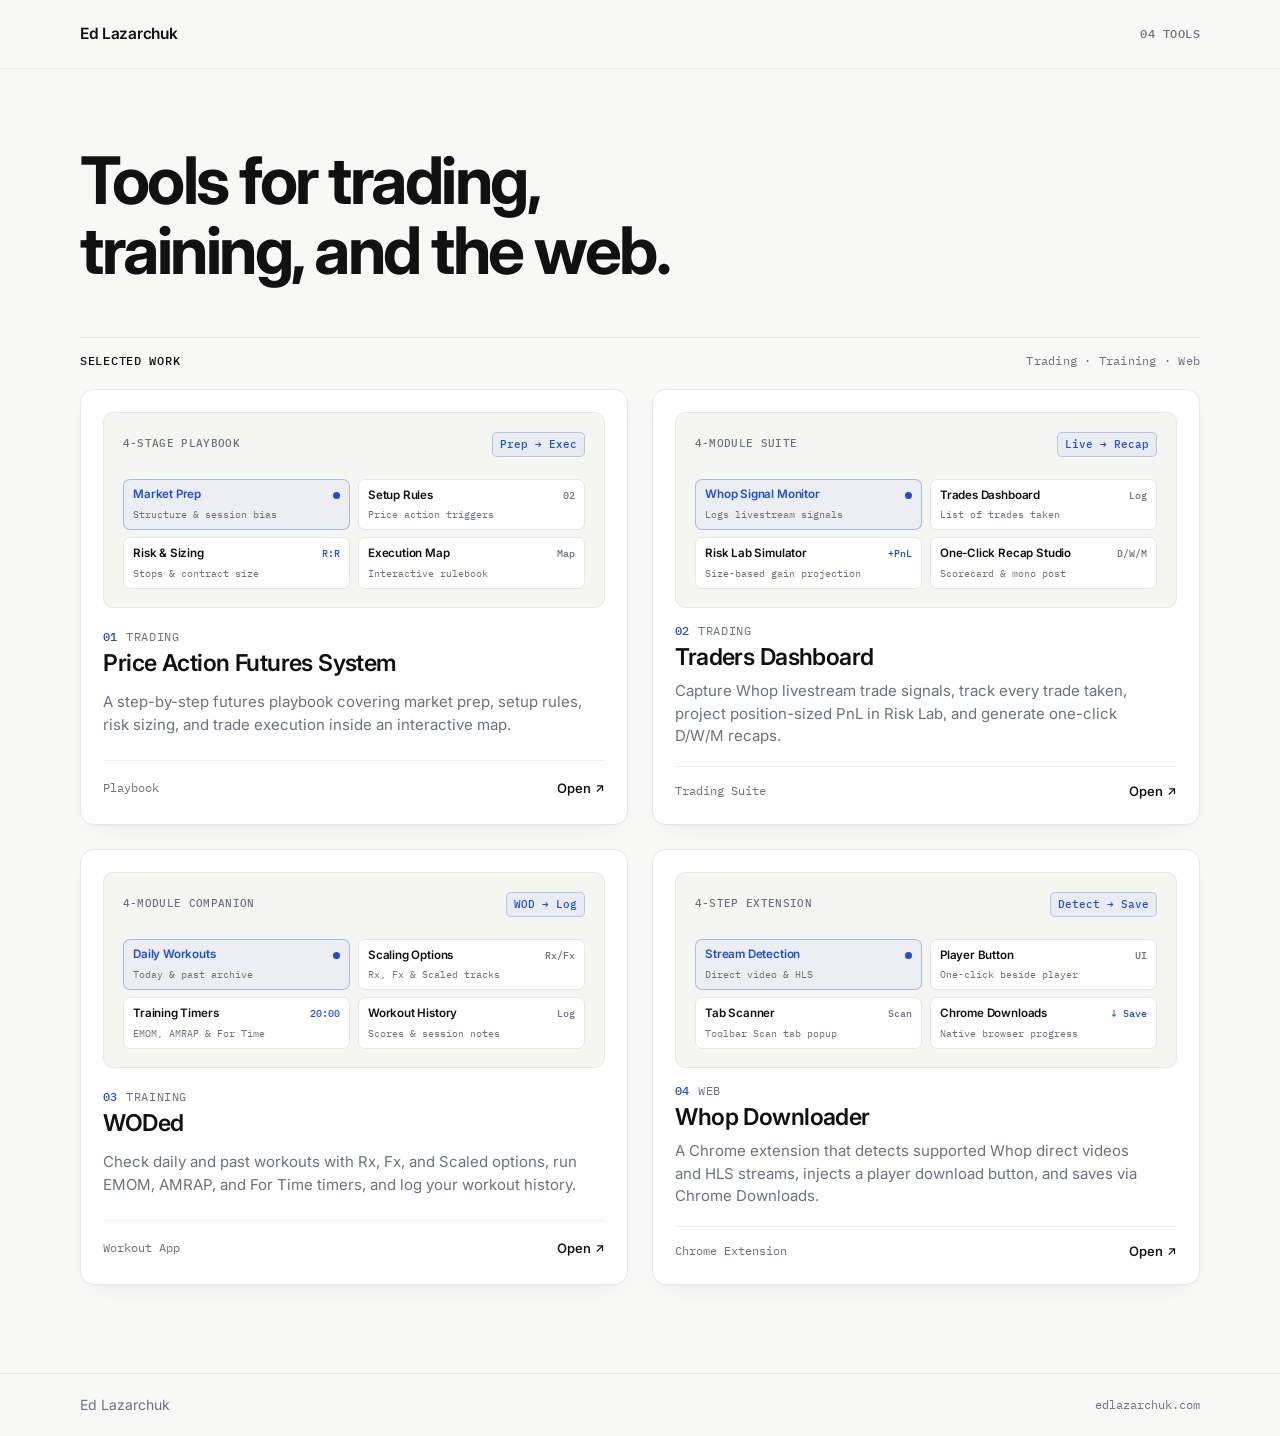
==== commit f654aa06: "Align all project cards and project pages to the 4-module Swiss editorial layout" ====
--- a/index.html
+++ b/index.html
@@ -36,33 +36,41 @@
         <!-- 01 · Trading · Price Action Futures System -->
         <article class="project-card reveal-item" style="--reveal-delay: 110ms">
           <div class="media" aria-hidden="true">
-            <div class="ui-stage ui-playbook">
-              <div class="ui-bar">
-                <span class="ui-bar-title">Playbook Map</span>
-                <span class="ui-bar-pill">R:R 1:2.5</span>
-              </div>
-              <ol class="ui-steps">
-                <li class="ui-step">
-                  <span class="ui-step-num">01</span>
-                  <span class="ui-step-name">Prep</span>
-                </li>
-                <li class="ui-step is-active">
-                  <span class="ui-step-num">02</span>
-                  <span class="ui-step-name">Setup</span>
-                </li>
-                <li class="ui-step">
-                  <span class="ui-step-num">03</span>
-                  <span class="ui-step-name">Risk</span>
-                </li>
-                <li class="ui-step">
-                  <span class="ui-step-num">04</span>
-                  <span class="ui-step-name">Exec</span>
-                </li>
-              </ol>
-              <div class="ui-rule-bar">
-                <span>Structure · Key Level · Size</span>
-                <span class="ui-dot"></span>
-              </div>
+            <div class="ui-stage">
+              <div class="ui-bar">
+                <span class="ui-bar-title">4-Stage Playbook</span>
+                <span class="ui-bar-pill is-cobalt">Prep → Exec</span>
+              </div>
+              <ol class="ui-modules">
+                <li class="ui-mod is-live">
+                  <div class="ui-mod-top">
+                    <span class="ui-mod-name">Market Prep</span>
+                    <span class="ui-dot"></span>
+                  </div>
+                  <span class="ui-mod-sub">Structure &amp; session bias</span>
+                </li>
+                <li class="ui-mod">
+                  <div class="ui-mod-top">
+                    <span class="ui-mod-name">Setup Rules</span>
+                    <span class="ui-mod-tag">02</span>
+                  </div>
+                  <span class="ui-mod-sub">Price action triggers</span>
+                </li>
+                <li class="ui-mod">
+                  <div class="ui-mod-top">
+                    <span class="ui-mod-name">Risk &amp; Sizing</span>
+                    <span class="ui-mod-stat">R:R</span>
+                  </div>
+                  <span class="ui-mod-sub">Stops &amp; contract size</span>
+                </li>
+                <li class="ui-mod">
+                  <div class="ui-mod-top">
+                    <span class="ui-mod-name">Execution Map</span>
+                    <span class="ui-mod-tag">Map</span>
+                  </div>
+                  <span class="ui-mod-sub">Interactive rulebook</span>
+                </li>
+              </ol>
             </div>
           </div>
 
@@ -76,7 +84,7 @@
             </h3>
           </header>
 
-          <p class="card-desc">A step-by-step price action playbook for reading futures structure, setups, position sizing, and execution.</p>
+          <p class="card-desc">A step-by-step futures playbook covering market prep, setup rules, risk sizing, and trade execution inside an interactive map.</p>
 
           <footer class="card-footer">
             <span class="card-kind">Playbook</span>
@@ -87,7 +95,7 @@
         <!-- 02 · Trading · Traders Dashboard -->
         <article class="project-card reveal-item" style="--reveal-delay: 165ms">
           <div class="media" aria-hidden="true">
-            <div class="ui-stage ui-dashboard">
+            <div class="ui-stage">
               <div class="ui-bar">
                 <span class="ui-bar-title">4-Module Suite</span>
                 <span class="ui-bar-pill is-cobalt">Live → Recap</span>
@@ -146,26 +154,41 @@
         <!-- 03 · Training · WODed -->
         <article class="project-card reveal-item" style="--reveal-delay: 220ms">
           <div class="media" aria-hidden="true">
-            <div class="ui-stage ui-woded">
-              <div class="ui-bar">
-                <span class="ui-bar-title">Short Circuit</span>
-                <span class="ui-bar-pill is-cobalt">EMOM · 5 Rds</span>
-              </div>
-              <div class="ui-wod-grid">
-                <div class="ui-timer-box">
-                  <span class="ui-timer-label">Clock</span>
-                  <span class="ui-timer-val">08:24</span>
-                </div>
-                <ul class="ui-wod-list">
-                  <li>15/12 cal row</li>
-                  <li>15 KB swings</li>
-                  <li>15 ring dips</li>
-                </ul>
-              </div>
-              <div class="ui-rule-bar">
-                <span>20 min · Rx / Fx / Scaled</span>
-                <span class="ui-dot"></span>
-              </div>
+            <div class="ui-stage">
+              <div class="ui-bar">
+                <span class="ui-bar-title">4-Module Companion</span>
+                <span class="ui-bar-pill is-cobalt">WOD → Log</span>
+              </div>
+              <ol class="ui-modules">
+                <li class="ui-mod is-live">
+                  <div class="ui-mod-top">
+                    <span class="ui-mod-name">Daily Workouts</span>
+                    <span class="ui-dot"></span>
+                  </div>
+                  <span class="ui-mod-sub">Today &amp; past archive</span>
+                </li>
+                <li class="ui-mod">
+                  <div class="ui-mod-top">
+                    <span class="ui-mod-name">Scaling Options</span>
+                    <span class="ui-mod-tag">Rx/Fx</span>
+                  </div>
+                  <span class="ui-mod-sub">Rx, Fx &amp; Scaled tracks</span>
+                </li>
+                <li class="ui-mod">
+                  <div class="ui-mod-top">
+                    <span class="ui-mod-name">Training Timers</span>
+                    <span class="ui-mod-stat">20:00</span>
+                  </div>
+                  <span class="ui-mod-sub">EMOM, AMRAP &amp; For Time</span>
+                </li>
+                <li class="ui-mod">
+                  <div class="ui-mod-top">
+                    <span class="ui-mod-name">Workout History</span>
+                    <span class="ui-mod-tag">Log</span>
+                  </div>
+                  <span class="ui-mod-sub">Scores &amp; session notes</span>
+                </li>
+              </ol>
             </div>
           </div>
 
@@ -179,7 +202,7 @@
             </h3>
           </header>
 
-          <p class="card-desc">Daily workouts with Rx, Fx, and Scaled options, built-in EMOM &amp; AMRAP timers, and a personal training log.</p>
+          <p class="card-desc">Check daily and past workouts with Rx, Fx, and Scaled options, run EMOM, AMRAP, and For Time timers, and log your workout history.</p>
 
           <footer class="card-footer">
             <span class="card-kind">Workout App</span>
@@ -190,24 +213,41 @@
         <!-- 04 · Web · Whop Downloader -->
         <article class="project-card reveal-item" style="--reveal-delay: 275ms">
           <div class="media" aria-hidden="true">
-            <div class="ui-stage ui-extension">
-              <div class="ui-video-frame">
-                <span class="ui-play-btn">
-                  <svg viewBox="0 0 14 14" width="12" height="12" fill="currentColor">
-                    <path d="M3 2.2v9.6L11.5 7 3 2.2z"/>
-                  </svg>
-                </span>
-                <div class="ui-video-scrub">
-                  <span class="ui-video-progress"></span>
-                </div>
-              </div>
-              <div class="ui-ext-bar">
-                <span class="ui-ext-status">
-                  <span class="ui-dot"></span>
-                  Video detected
-                </span>
-                <span class="ui-ext-btn">↓ Download</span>
-              </div>
+            <div class="ui-stage">
+              <div class="ui-bar">
+                <span class="ui-bar-title">4-Step Extension</span>
+                <span class="ui-bar-pill is-cobalt">Detect → Save</span>
+              </div>
+              <ol class="ui-modules">
+                <li class="ui-mod is-live">
+                  <div class="ui-mod-top">
+                    <span class="ui-mod-name">Stream Detection</span>
+                    <span class="ui-dot"></span>
+                  </div>
+                  <span class="ui-mod-sub">Direct video &amp; HLS</span>
+                </li>
+                <li class="ui-mod">
+                  <div class="ui-mod-top">
+                    <span class="ui-mod-name">Player Button</span>
+                    <span class="ui-mod-tag">UI</span>
+                  </div>
+                  <span class="ui-mod-sub">One-click beside player</span>
+                </li>
+                <li class="ui-mod">
+                  <div class="ui-mod-top">
+                    <span class="ui-mod-name">Tab Scanner</span>
+                    <span class="ui-mod-tag">Scan</span>
+                  </div>
+                  <span class="ui-mod-sub">Toolbar Scan tab popup</span>
+                </li>
+                <li class="ui-mod">
+                  <div class="ui-mod-top">
+                    <span class="ui-mod-name">Chrome Downloads</span>
+                    <span class="ui-mod-stat">↓ Save</span>
+                  </div>
+                  <span class="ui-mod-sub">Native browser progress</span>
+                </li>
+              </ol>
             </div>
           </div>
 
@@ -221,7 +261,7 @@
             </h3>
           </header>
 
-          <p class="card-desc">A Chrome extension that automatically detects supported videos on Whop and adds a one-click download button.</p>
+          <p class="card-desc">A Chrome extension that detects supported Whop direct videos and HLS streams, injects a player download button, and saves via Chrome Downloads.</p>
 
           <footer class="card-footer">
             <span class="card-kind">Chrome Extension</span>
--- a/styles.css
+++ b/styles.css
@@ -487,63 +487,6 @@
 }
 
 /* 01 Playbook mini-UI */
-.editorial-home .ui-steps {
-  display: grid;
-  grid-template-columns: repeat(4, minmax(0, 1fr));
-  gap: 0.375rem;
-  margin: 0;
-  padding: 0;
-  list-style: none;
-}
-
-.editorial-home .ui-step {
-  display: flex;
-  flex-direction: column;
-  align-items: flex-start;
-  gap: 0.15rem;
-  padding: 0.5rem 0.45rem;
-  background: var(--surface);
-  border: 1px solid var(--line);
-  border-radius: 7px;
-  min-inline-size: 0;
-}
-
-.editorial-home .ui-step.is-active {
-  border-color: rgba(29, 78, 216, 0.35);
-  background: rgba(29, 78, 216, 0.05);
-}
-
-.editorial-home .ui-step-num {
-  font-family: var(--font-mono);
-  font-size: 0.625rem;
-  font-variant-numeric: tabular-nums;
-  color: var(--muted);
-}
-
-.editorial-home .ui-step.is-active .ui-step-num,
-.editorial-home .ui-step.is-active .ui-step-name {
-  color: var(--accent);
-}
-
-.editorial-home .ui-step-name {
-  font-size: 0.75rem;
-  font-weight: 600;
-  color: var(--fg);
-  line-height: 1.2;
-}
-
-.editorial-home .ui-rule-bar {
-  display: flex;
-  align-items: center;
-  justify-content: space-between;
-  gap: 0.5rem;
-  padding-block-start: 0.5rem;
-  border-block-start: 1px solid #E8E8E4;
-  font-family: var(--font-mono);
-  font-size: 0.675rem;
-  color: var(--muted);
-}
-
 .editorial-home .ui-dot {
   inline-size: 7px;
   block-size: 7px;
@@ -552,7 +495,7 @@
   flex-shrink: 0;
 }
 
-/* 02 Traders Dashboard 4-module mini-UI */
+/* Unified 4-module mini-UI preview across all 4 project cards */
 .editorial-home .ui-modules {
   display: grid;
   grid-template-columns: repeat(2, minmax(0, 1fr));
@@ -621,153 +564,7 @@
   color: var(--muted);
 }
 
-/* 03 WODed mini-UI */
-.editorial-home .ui-wod-grid {
-  display: grid;
-  grid-template-columns: auto minmax(0, 1fr);
-  align-items: center;
-  gap: 0.75rem;
-}
-
-.editorial-home .ui-timer-box {
-  display: flex;
-  flex-direction: column;
-  gap: 0.1rem;
-  padding: 0.55rem 0.75rem;
-  background: var(--surface);
-  border: 1px solid var(--line);
-  border-radius: 8px;
-}
-
-.editorial-home .ui-timer-label {
-  font-family: var(--font-mono);
-  font-size: 0.625rem;
-  text-transform: uppercase;
-  letter-spacing: 0.04em;
-  color: var(--muted);
-}
-
-.editorial-home .ui-timer-val {
-  font-family: var(--font-mono);
-  font-size: 1.45rem;
-  font-weight: 500;
-  line-height: 1.1;
-  font-variant-numeric: tabular-nums;
-  letter-spacing: -0.03em;
-  color: var(--fg);
-}
-
-.editorial-home .ui-wod-list {
-  display: flex;
-  flex-direction: column;
-  gap: 0.25rem;
-  margin: 0;
-  padding: 0;
-  list-style: none;
-  font-size: 0.78rem;
-  font-weight: 500;
-  color: var(--fg);
-}
-
-.editorial-home .ui-wod-list li {
-  display: flex;
-  align-items: center;
-  gap: 0.4rem;
-}
-
-.editorial-home .ui-wod-list li::before {
-  content: "";
-  inline-size: 4px;
-  block-size: 4px;
-  border-radius: 999px;
-  background: #9CA3AF;
-  flex-shrink: 0;
-}
-
-/* 04 Whop Downloader mini-UI */
-.editorial-home .ui-video-frame {
-  position: relative;
-  display: grid;
-  place-items: center;
-  min-block-size: 4.5rem;
-  padding: 0.75rem;
-  background: var(--surface);
-  border: 1px solid var(--line);
-  border-radius: 8px;
-}
-
-.editorial-home .ui-play-btn {
-  display: inline-grid;
-  place-items: center;
-  inline-size: 2rem;
-  block-size: 2rem;
-  border-radius: 999px;
-  background: #F5F5F2;
-  border: 1px solid var(--line);
-  color: var(--fg);
-}
-
-.editorial-home .ui-video-scrub {
-  position: absolute;
-  inset-inline: 0.65rem;
-  inset-block-end: 0.5rem;
-  block-size: 3px;
-  background: #E5E7EB;
-  border-radius: 999px;
-  overflow: hidden;
-}
-
-.editorial-home .ui-video-progress {
-  display: block;
-  inline-size: 42%;
-  block-size: 100%;
-  background: var(--accent);
-  border-radius: inherit;
-}
-
-.editorial-home .ui-ext-bar {
-  display: flex;
-  align-items: center;
-  justify-content: space-between;
-  gap: 0.5rem;
-  padding: 0.45rem 0.65rem;
-  background: var(--surface);
-  border: 1px solid var(--line);
-  border-radius: 8px;
-}
-
-.editorial-home .ui-ext-status {
-  display: inline-flex;
-  align-items: center;
-  gap: 0.45rem;
-  font-size: 0.78rem;
-  font-weight: 500;
-  color: var(--fg);
-}
-
-.editorial-home .ui-ext-btn {
-  font-family: var(--font-mono);
-  font-size: 0.7rem;
-  font-weight: 500;
-  color: var(--accent);
-  background: rgba(29, 78, 216, 0.06);
-  border: 1px solid rgba(29, 78, 216, 0.25);
-  border-radius: 5px;
-  padding: 0.2rem 0.5rem;
-  white-space: nowrap;
-}
-
 /* Container query polish for very compact card widths (e.g. 320px phones) */
-@container card (inline-size < 21rem) {
-  .editorial-home .ui-steps {
-    grid-template-columns: repeat(2, minmax(0, 1fr));
-  }
-
-  .editorial-home .ui-wod-grid {
-    grid-template-columns: minmax(0, 1fr);
-  }
-}
-
 @container card (inline-size < 19.5rem) {
   .editorial-home .ui-modules {
     grid-template-columns: minmax(0, 1fr);
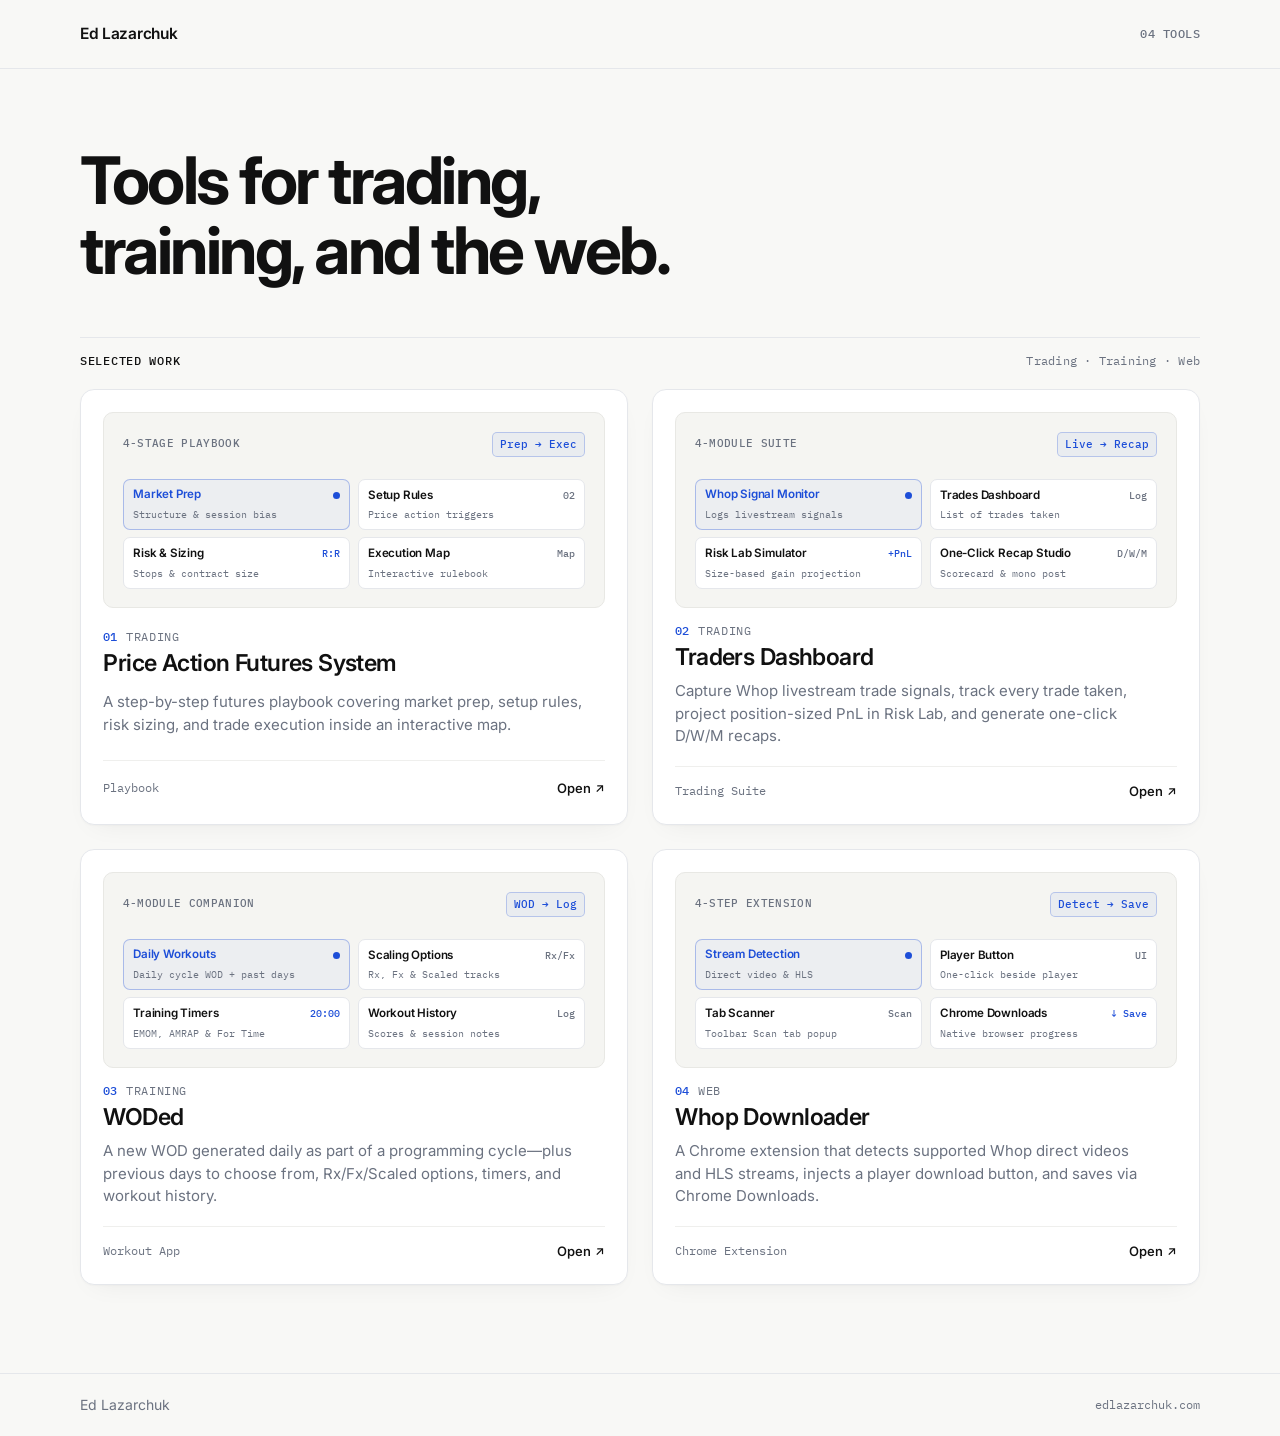
==== commit b157e8cb: "Clarify WODed daily programming cycle and past WOD selection" ====
--- a/index.html
+++ b/index.html
@@ -165,7 +165,7 @@
                     <span class="ui-mod-name">Daily Workouts</span>
                     <span class="ui-dot"></span>
                   </div>
-                  <span class="ui-mod-sub">Today &amp; past archive</span>
+                  <span class="ui-mod-sub">Daily cycle WOD + past days</span>
                 </li>
                 <li class="ui-mod">
                   <div class="ui-mod-top">
@@ -202,7 +202,7 @@
             </h3>
           </header>
 
-          <p class="card-desc">Check daily and past workouts with Rx, Fx, and Scaled options, run EMOM, AMRAP, and For Time timers, and log your workout history.</p>
+          <p class="card-desc">A new WOD generated daily as part of a programming cycle—plus previous days to choose from, Rx/Fx/Scaled options, timers, and workout history.</p>
 
           <footer class="card-footer">
             <span class="card-kind">Workout App</span>
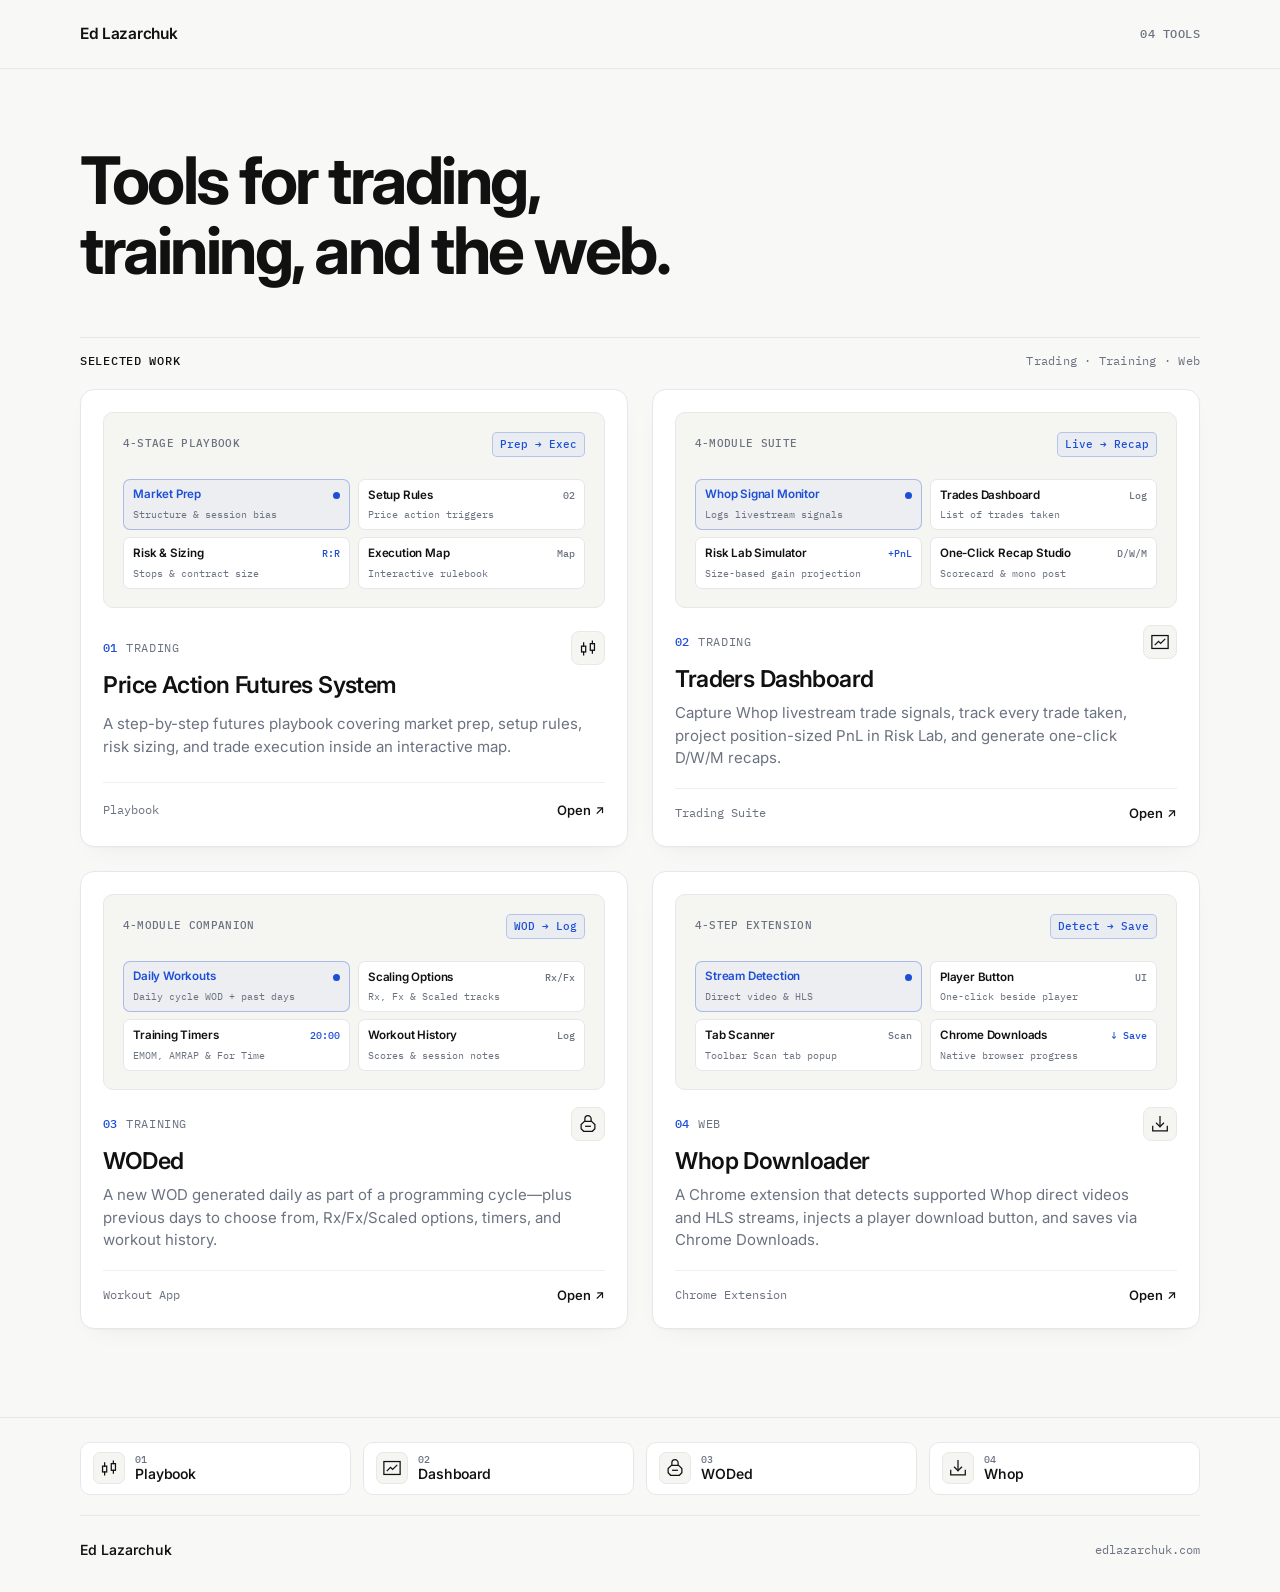
==== commit bd93f57d: "Add custom portfolio SVG icons and global animated project-switcher footer" ====
--- a/index.html
+++ b/index.html
@@ -75,9 +75,25 @@
           </div>
 
           <header class="card-header">
-            <div class="card-meta">
-              <span class="card-index" aria-hidden="true">01</span>
-              <span class="card-category">Trading</span>
+            <div class="card-meta-row">
+              <div class="card-meta">
+                <span class="card-index" aria-hidden="true">01</span>
+                <span class="card-category">Trading</span>
+              </div>
+              <span class="card-icon" aria-hidden="true">
+                <svg class="app-icon icon-candlesticks" viewBox="0 0 24 24" width="20" height="20" fill="none" stroke="currentColor" stroke-width="1.5" stroke-linecap="square" stroke-linejoin="miter">
+                  <g class="candle-left">
+                    <rect x="4.25" y="9.75" width="5" height="7"/>
+                    <path d="M6.75 5.75V9.75"/>
+                    <path d="M6.75 16.75V20.25"/>
+                  </g>
+                  <g class="candle-right">
+                    <rect x="14.75" y="6.75" width="5" height="8"/>
+                    <path d="M17.25 3.75V6.75"/>
+                    <path d="M17.25 14.75V18.25"/>
+                  </g>
+                </svg>
+              </span>
             </div>
             <h3>
               <a class="card-link" href="/projects/trading-strategy-research">Price Action Futures System</a>
@@ -134,9 +150,17 @@
           </div>
 
           <header class="card-header">
-            <div class="card-meta">
-              <span class="card-index" aria-hidden="true">02</span>
-              <span class="card-category">Trading</span>
+            <div class="card-meta-row">
+              <div class="card-meta">
+                <span class="card-index" aria-hidden="true">02</span>
+                <span class="card-category">Trading</span>
+              </div>
+              <span class="card-icon" aria-hidden="true">
+                <svg class="app-icon icon-trend" viewBox="0 0 24 24" width="20" height="20" fill="none" stroke="currentColor" stroke-width="1.5" stroke-linecap="square" stroke-linejoin="miter">
+                  <rect x="2.25" y="4.25" width="19.5" height="15.5"/>
+                  <path class="trend-line" pathLength="20" d="M6.25 15.25L10.25 11.25L12.75 13.75L17.75 8.75"/>
+                </svg>
+              </span>
             </div>
             <h3>
               <a class="card-link" href="/projects/traders-dashboard">Traders Dashboard</a>
@@ -193,9 +217,20 @@
           </div>
 
           <header class="card-header">
-            <div class="card-meta">
-              <span class="card-index" aria-hidden="true">03</span>
-              <span class="card-category">Training</span>
+            <div class="card-meta-row">
+              <div class="card-meta">
+                <span class="card-index" aria-hidden="true">03</span>
+                <span class="card-category">Training</span>
+              </div>
+              <span class="card-icon" aria-hidden="true">
+                <svg class="app-icon icon-kettlebell" viewBox="0 0 24 24" width="20" height="20" fill="none" stroke="currentColor" stroke-width="1.5" stroke-linecap="square" stroke-linejoin="miter">
+                  <g class="kb-body">
+                    <path d="M8.25 8.75V5.75A3.75 3.75 0 0 1 15.75 5.75V8.75"/>
+                    <path d="M7.75 8.75H16.25L20.25 12.75V17.75L17.25 20.75H6.75L3.75 17.75V12.75Z"/>
+                    <path d="M9.25 14.75H14.75"/>
+                  </g>
+                </svg>
+              </span>
             </div>
             <h3>
               <a class="card-link" href="/projects/woded">WODed</a>
@@ -252,9 +287,20 @@
           </div>
 
           <header class="card-header">
-            <div class="card-meta">
-              <span class="card-index" aria-hidden="true">04</span>
-              <span class="card-category">Web</span>
+            <div class="card-meta-row">
+              <div class="card-meta">
+                <span class="card-index" aria-hidden="true">04</span>
+                <span class="card-category">Web</span>
+              </div>
+              <span class="card-icon" aria-hidden="true">
+                <svg class="app-icon icon-download" viewBox="0 0 24 24" width="20" height="20" fill="none" stroke="currentColor" stroke-width="1.5" stroke-linecap="square" stroke-linejoin="miter">
+                  <path d="M3.25 14.75V20.25H20.75V14.75"/>
+                  <g class="dl-arrow">
+                    <path d="M12 3.25V15.25"/>
+                    <path d="M7.75 11L12 15.25L16.25 11"/>
+                  </g>
+                </svg>
+              </span>
             </div>
             <h3>
               <a class="card-link" href="/whop-downloader">Whop Downloader</a>
@@ -272,10 +318,80 @@
     </section>
   </main>
 
-  <footer class="site-footer">
-    <div class="editorial-wrap footer-bar">
-      <span>Ed Lazarchuk</span>
-      <span class="footer-domain">edlazarchuk.com</span>
+  <footer class="global-footer">
+    <div class="editorial-wrap footer-shell">
+      <nav class="project-switcher" aria-label="Switch project">
+        <a class="switcher-item" href="/projects/trading-strategy-research">
+          <span class="switcher-icon" aria-hidden="true">
+            <svg class="app-icon icon-candlesticks" viewBox="0 0 24 24" width="20" height="20" fill="none" stroke="currentColor" stroke-width="1.5" stroke-linecap="square" stroke-linejoin="miter">
+              <g class="candle-left">
+                <rect x="4.25" y="9.75" width="5" height="7"/>
+                <path d="M6.75 5.75V9.75"/>
+                <path d="M6.75 16.75V20.25"/>
+              </g>
+              <g class="candle-right">
+                <rect x="14.75" y="6.75" width="5" height="8"/>
+                <path d="M17.25 3.75V6.75"/>
+                <path d="M17.25 14.75V18.25"/>
+              </g>
+            </svg>
+          </span>
+          <span class="switcher-text">
+            <span class="switcher-num" aria-hidden="true">01</span>
+            <span class="switcher-name">Playbook</span>
+          </span>
+        </a>
+
+        <a class="switcher-item" href="/projects/traders-dashboard">
+          <span class="switcher-icon" aria-hidden="true">
+            <svg class="app-icon icon-trend" viewBox="0 0 24 24" width="20" height="20" fill="none" stroke="currentColor" stroke-width="1.5" stroke-linecap="square" stroke-linejoin="miter">
+              <rect x="2.25" y="4.25" width="19.5" height="15.5"/>
+              <path class="trend-line" pathLength="20" d="M6.25 15.25L10.25 11.25L12.75 13.75L17.75 8.75"/>
+            </svg>
+          </span>
+          <span class="switcher-text">
+            <span class="switcher-num" aria-hidden="true">02</span>
+            <span class="switcher-name">Dashboard</span>
+          </span>
+        </a>
+
+        <a class="switcher-item" href="/projects/woded">
+          <span class="switcher-icon" aria-hidden="true">
+            <svg class="app-icon icon-kettlebell" viewBox="0 0 24 24" width="20" height="20" fill="none" stroke="currentColor" stroke-width="1.5" stroke-linecap="square" stroke-linejoin="miter">
+              <g class="kb-body">
+                <path d="M8.25 8.75V5.75A3.75 3.75 0 0 1 15.75 5.75V8.75"/>
+                <path d="M7.75 8.75H16.25L20.25 12.75V17.75L17.25 20.75H6.75L3.75 17.75V12.75Z"/>
+                <path d="M9.25 14.75H14.75"/>
+              </g>
+            </svg>
+          </span>
+          <span class="switcher-text">
+            <span class="switcher-num" aria-hidden="true">03</span>
+            <span class="switcher-name">WODed</span>
+          </span>
+        </a>
+
+        <a class="switcher-item" href="/whop-downloader">
+          <span class="switcher-icon" aria-hidden="true">
+            <svg class="app-icon icon-download" viewBox="0 0 24 24" width="20" height="20" fill="none" stroke="currentColor" stroke-width="1.5" stroke-linecap="square" stroke-linejoin="miter">
+              <path d="M3.25 14.75V20.25H20.75V14.75"/>
+              <g class="dl-arrow">
+                <path d="M12 3.25V15.25"/>
+                <path d="M7.75 11L12 15.25L16.25 11"/>
+              </g>
+            </svg>
+          </span>
+          <span class="switcher-text">
+            <span class="switcher-num" aria-hidden="true">04</span>
+            <span class="switcher-name">Whop</span>
+          </span>
+        </a>
+      </nav>
+
+      <div class="footer-colophon">
+        <a class="footer-brand" href="/" aria-current="page">Ed Lazarchuk</a>
+        <span class="footer-domain">edlazarchuk.com</span>
+      </div>
     </div>
   </footer>
 </body>
--- a/styles.css
+++ b/styles.css
@@ -931,5 +931,393 @@
   }
 }
 
-
-
+/* ==========================================================================
+   Custom Portfolio Icons (Cards & Project Page Heroes)
+   ========================================================================== */
+
+.app-icon {
+  display: block;
+  flex-shrink: 0;
+  overflow: visible;
+}
+
+.editorial-home .card-meta-row {
+  display: flex;
+  align-items: center;
+  justify-content: space-between;
+  gap: 0.75rem;
+}
+
+.editorial-home .card-icon {
+  display: inline-grid;
+  place-items: center;
+  inline-size: 34px;
+  block-size: 34px;
+  background: #F5F5F2;
+  border: 1px solid #E8E8E4;
+  border-radius: 8px;
+  color: var(--fg);
+  flex-shrink: 0;
+  transition:
+    color 180ms ease,
+    border-color 180ms ease,
+    background-color 180ms ease;
+}
+
+.portfolio.editorial-home .project-card:has(.card-link:focus-visible) .card-icon {
+  color: var(--accent);
+  border-color: rgba(29, 78, 216, 0.35);
+  background: rgba(29, 78, 216, 0.06);
+}
+
+@media (hover: hover) {
+  .portfolio.editorial-home .project-card:has(.card-link:hover) .card-icon {
+    color: var(--accent);
+    border-color: rgba(29, 78, 216, 0.35);
+    background: rgba(29, 78, 216, 0.06);
+  }
+}
+
+/* Project Page Hero Kicker + Icon */
+.project-page .hero-kicker {
+  display: inline-flex;
+  align-items: center;
+  gap: 0.75rem;
+  margin-block-end: 0.85rem;
+}
+
+.project-page .hero-kicker .category {
+  margin-block-end: 0;
+  font-family: var(--font-mono);
+  font-size: 0.78rem;
+  font-weight: 500;
+  letter-spacing: 0.05em;
+  text-transform: uppercase;
+}
+
+.project-page .hero-icon {
+  display: inline-grid;
+  place-items: center;
+  inline-size: 40px;
+  block-size: 40px;
+  background: var(--surface);
+  border: 1px solid var(--line);
+  border-radius: 9px;
+  color: var(--accent);
+  flex-shrink: 0;
+}
+
+/* ==========================================================================
+   Global Footer — Animated Project Switcher
+   ========================================================================== */
+
+.portfolio .global-footer {
+  margin-block-start: auto;
+  padding-block: 1.5rem max(1.5rem, env(safe-area-inset-bottom, 0px));
+  border-block-start: 1px solid var(--line);
+  background: var(--bg);
+  color: var(--muted);
+}
+
+.portfolio .footer-shell {
+  display: flex;
+  flex-direction: column;
+  gap: 1.25rem;
+}
+
+.portfolio .project-switcher {
+  display: grid;
+  grid-template-columns: repeat(2, minmax(0, 1fr));
+  gap: 0.6rem;
+}
+
+.portfolio .switcher-item {
+  position: relative;
+  display: flex;
+  align-items: center;
+  gap: 0.65rem;
+  min-block-size: 52px;
+  padding: 0.6rem 0.75rem;
+  background: var(--surface);
+  border: 1px solid var(--line);
+  border-radius: 10px;
+  color: var(--muted);
+  text-decoration: none;
+  transition:
+    border-color 180ms ease,
+    color 180ms ease,
+    background-color 180ms ease,
+    box-shadow 200ms ease;
+}
+
+@media (prefers-reduced-motion: no-preference) {
+  .portfolio .switcher-item {
+    transition:
+      border-color 180ms ease,
+      color 180ms ease,
+      background-color 180ms ease,
+      box-shadow 200ms ease,
+      transform 200ms cubic-bezier(0.16, 1, 0.3, 1);
+  }
+}
+
+.portfolio .switcher-icon {
+  display: inline-grid;
+  place-items: center;
+  inline-size: 32px;
+  block-size: 32px;
+  background: #F5F5F2;
+  border: 1px solid #E8E8E4;
+  border-radius: 7px;
+  color: var(--fg);
+  flex-shrink: 0;
+  transition:
+    color 180ms ease,
+    border-color 180ms ease,
+    background-color 180ms ease;
+}
+
+.portfolio .switcher-text {
+  display: flex;
+  flex-direction: column;
+  gap: 0.1rem;
+  min-inline-size: 0;
+}
+
+.portfolio .switcher-num {
+  font-family: var(--font-mono);
+  font-size: 0.65rem;
+  font-weight: 500;
+  font-variant-numeric: tabular-nums;
+  line-height: 1;
+  color: var(--muted);
+}
+
+.portfolio .switcher-name {
+  font-size: 0.875rem;
+  font-weight: 550;
+  letter-spacing: -0.015em;
+  line-height: 1.2;
+  color: var(--fg);
+  overflow-wrap: break-word;
+}
+
+/* Current page state (non-color indicator + cobalt highlight per WCAG 1.4.1) */
+.portfolio .switcher-item[aria-current="page"] {
+  border-color: var(--accent);
+  box-shadow:
+    inset 0 0 0 0.5px var(--accent),
+    0 4px 14px -8px rgba(29, 78, 216, 0.28);
+  color: var(--fg);
+}
+
+.portfolio .switcher-item[aria-current="page"]::after {
+  content: "";
+  margin-inline-start: auto;
+  inline-size: 6px;
+  block-size: 6px;
+  border-radius: 999px;
+  background: var(--accent);
+  flex-shrink: 0;
+}
+
+.portfolio .switcher-item[aria-current="page"] .switcher-icon {
+  color: var(--accent);
+  background: rgba(29, 78, 216, 0.08);
+  border-color: rgba(29, 78, 216, 0.3);
+}
+
+.portfolio .switcher-item[aria-current="page"] .switcher-num {
+  color: var(--accent);
+}
+
+.portfolio .switcher-item[aria-current="page"] .switcher-name {
+  font-weight: 650;
+  color: var(--accent);
+}
+
+.portfolio .switcher-item:focus-visible {
+  outline: 2px solid var(--accent);
+  outline-offset: 3px;
+  border-color: rgba(29, 78, 216, 0.45);
+}
+
+.portfolio .switcher-item:focus-visible .switcher-icon {
+  color: var(--accent);
+  border-color: rgba(29, 78, 216, 0.35);
+  background: rgba(29, 78, 216, 0.06);
+}
+
+.portfolio .switcher-item:active {
+  border-color: rgba(29, 78, 216, 0.45);
+}
+
+@media (prefers-reduced-motion: no-preference) {
+  .portfolio .switcher-item:active {
+    transform: scale(0.985);
+  }
+}
+
+@media (hover: hover) {
+  .portfolio .switcher-item:hover {
+    border-color: rgba(29, 78, 216, 0.4);
+    box-shadow: 0 8px 20px -12px rgba(17, 17, 17, 0.14);
+  }
+
+  .portfolio .switcher-item:hover .switcher-icon {
+    color: var(--accent);
+    border-color: rgba(29, 78, 216, 0.35);
+    background: rgba(29, 78, 216, 0.06);
+  }
+
+  .portfolio .switcher-item:hover .switcher-name {
+    color: var(--accent);
+  }
+
+  @media (prefers-reduced-motion: no-preference) {
+    .portfolio .switcher-item:hover {
+      transform: translateY(-2px);
+    }
+  }
+}
+
+.portfolio .footer-colophon {
+  display: flex;
+  align-items: center;
+  justify-content: space-between;
+  gap: 1rem;
+  padding-block-start: 1rem;
+  border-block-start: 1px solid var(--line);
+  font-size: 0.875rem;
+}
+
+.portfolio .footer-brand {
+  display: inline-flex;
+  align-items: center;
+  min-block-size: 36px;
+  font-weight: 550;
+  color: var(--fg);
+  text-decoration: none;
+  transition: color 180ms ease;
+}
+
+.portfolio .footer-brand:hover,
+.portfolio .footer-brand:focus-visible {
+  color: var(--accent);
+}
+
+.portfolio .footer-domain {
+  font-family: var(--font-mono);
+  font-size: 0.75rem;
+  color: var(--muted);
+}
+
+@media (min-width: 680px) {
+  .portfolio .project-switcher {
+    grid-template-columns: repeat(4, minmax(0, 1fr));
+    gap: 0.75rem;
+  }
+}
+
+@media (forced-colors: active) {
+  .portfolio .switcher-item[aria-current="page"] {
+    outline: 2px solid Highlight;
+    outline-offset: -2px;
+  }
+
+  .portfolio .switcher-item[aria-current="page"]::after {
+    background: transparent;
+    border: 3px solid Highlight;
+  }
+}
+
+/* ==========================================================================
+   Bespoke SVG Icon Micro-Animations (opt-in under prefers-reduced-motion)
+   ========================================================================== */
+
+@media (prefers-reduced-motion: no-preference) {
+  @keyframes candle-left-pulse {
+    0%, 100% { transform: translateY(0); }
+    40% { transform: translateY(-1.6px); }
+    75% { transform: translateY(0.8px); }
+  }
+
+  @keyframes candle-right-pulse {
+    0%, 100% { transform: translateY(0); }
+    40% { transform: translateY(1.4px); }
+    75% { transform: translateY(-1.6px); }
+  }
+
+  @keyframes trend-draw {
+    0% { stroke-dashoffset: 20; }
+    100% { stroke-dashoffset: 0; }
+  }
+
+  @keyframes kettlebell-swing {
+    0%, 100% { transform: rotate(0deg); }
+    28% { transform: rotate(-10deg); }
+    62% { transform: rotate(8deg); }
+    84% { transform: rotate(-3deg); }
+  }
+
+  @keyframes download-drop {
+    0%, 100% { transform: translateY(0); }
+    45% { transform: translateY(2.2px); }
+    75% { transform: translateY(-0.6px); }
+  }
+
+  .icon-kettlebell .kb-body {
+    transform-origin: 12px 5.5px;
+  }
+
+  /* Trigger on hover, keyboard focus-visible, active switcher item, and project hero entrance */
+  .project-card:has(.card-link:hover) .icon-candlesticks .candle-left,
+  .project-card:has(.card-link:focus-visible) .icon-candlesticks .candle-left,
+  .switcher-item:hover .icon-candlesticks .candle-left,
+  .switcher-item:focus-visible .icon-candlesticks .candle-left,
+  .switcher-item[aria-current="page"] .icon-candlesticks .candle-left,
+  .hero-icon .icon-candlesticks .candle-left {
+    animation: candle-left-pulse 640ms cubic-bezier(0.22, 1, 0.36, 1);
+  }
+
+  .project-card:has(.card-link:hover) .icon-candlesticks .candle-right,
+  .project-card:has(.card-link:focus-visible) .icon-candlesticks .candle-right,
+  .switcher-item:hover .icon-candlesticks .candle-right,
+  .switcher-item:focus-visible .icon-candlesticks .candle-right,
+  .switcher-item[aria-current="page"] .icon-candlesticks .candle-right,
+  .hero-icon .icon-candlesticks .candle-right {
+    animation: candle-right-pulse 640ms cubic-bezier(0.22, 1, 0.36, 1);
+  }
+
+  .project-card:has(.card-link:hover) .icon-trend .trend-line,
+  .project-card:has(.card-link:focus-visible) .icon-trend .trend-line,
+  .switcher-item:hover .icon-trend .trend-line,
+  .switcher-item:focus-visible .icon-trend .trend-line,
+  .switcher-item[aria-current="page"] .icon-trend .trend-line,
+  .hero-icon .icon-trend .trend-line {
+    stroke-dasharray: 20;
+    animation: trend-draw 560ms cubic-bezier(0.16, 1, 0.3, 1);
+  }
+
+  .project-card:has(.card-link:hover) .icon-kettlebell .kb-body,
+  .project-card:has(.card-link:focus-visible) .icon-kettlebell .kb-body,
+  .switcher-item:hover .icon-kettlebell .kb-body,
+  .switcher-item:focus-visible .icon-kettlebell .kb-body,
+  .switcher-item[aria-current="page"] .icon-kettlebell .kb-body,
+  .hero-icon .icon-kettlebell .kb-body {
+    animation: kettlebell-swing 660ms cubic-bezier(0.22, 1, 0.36, 1);
+  }
+
+  .project-card:has(.card-link:hover) .icon-download .dl-arrow,
+  .project-card:has(.card-link:focus-visible) .icon-download .dl-arrow,
+  .switcher-item:hover .icon-download .dl-arrow,
+  .switcher-item:focus-visible .icon-download .dl-arrow,
+  .switcher-item[aria-current="page"] .icon-download .dl-arrow,
+  .hero-icon .icon-download .dl-arrow {
+    animation: download-drop 560ms cubic-bezier(0.22, 1, 0.36, 1);
+  }
+}
+
+
+
+
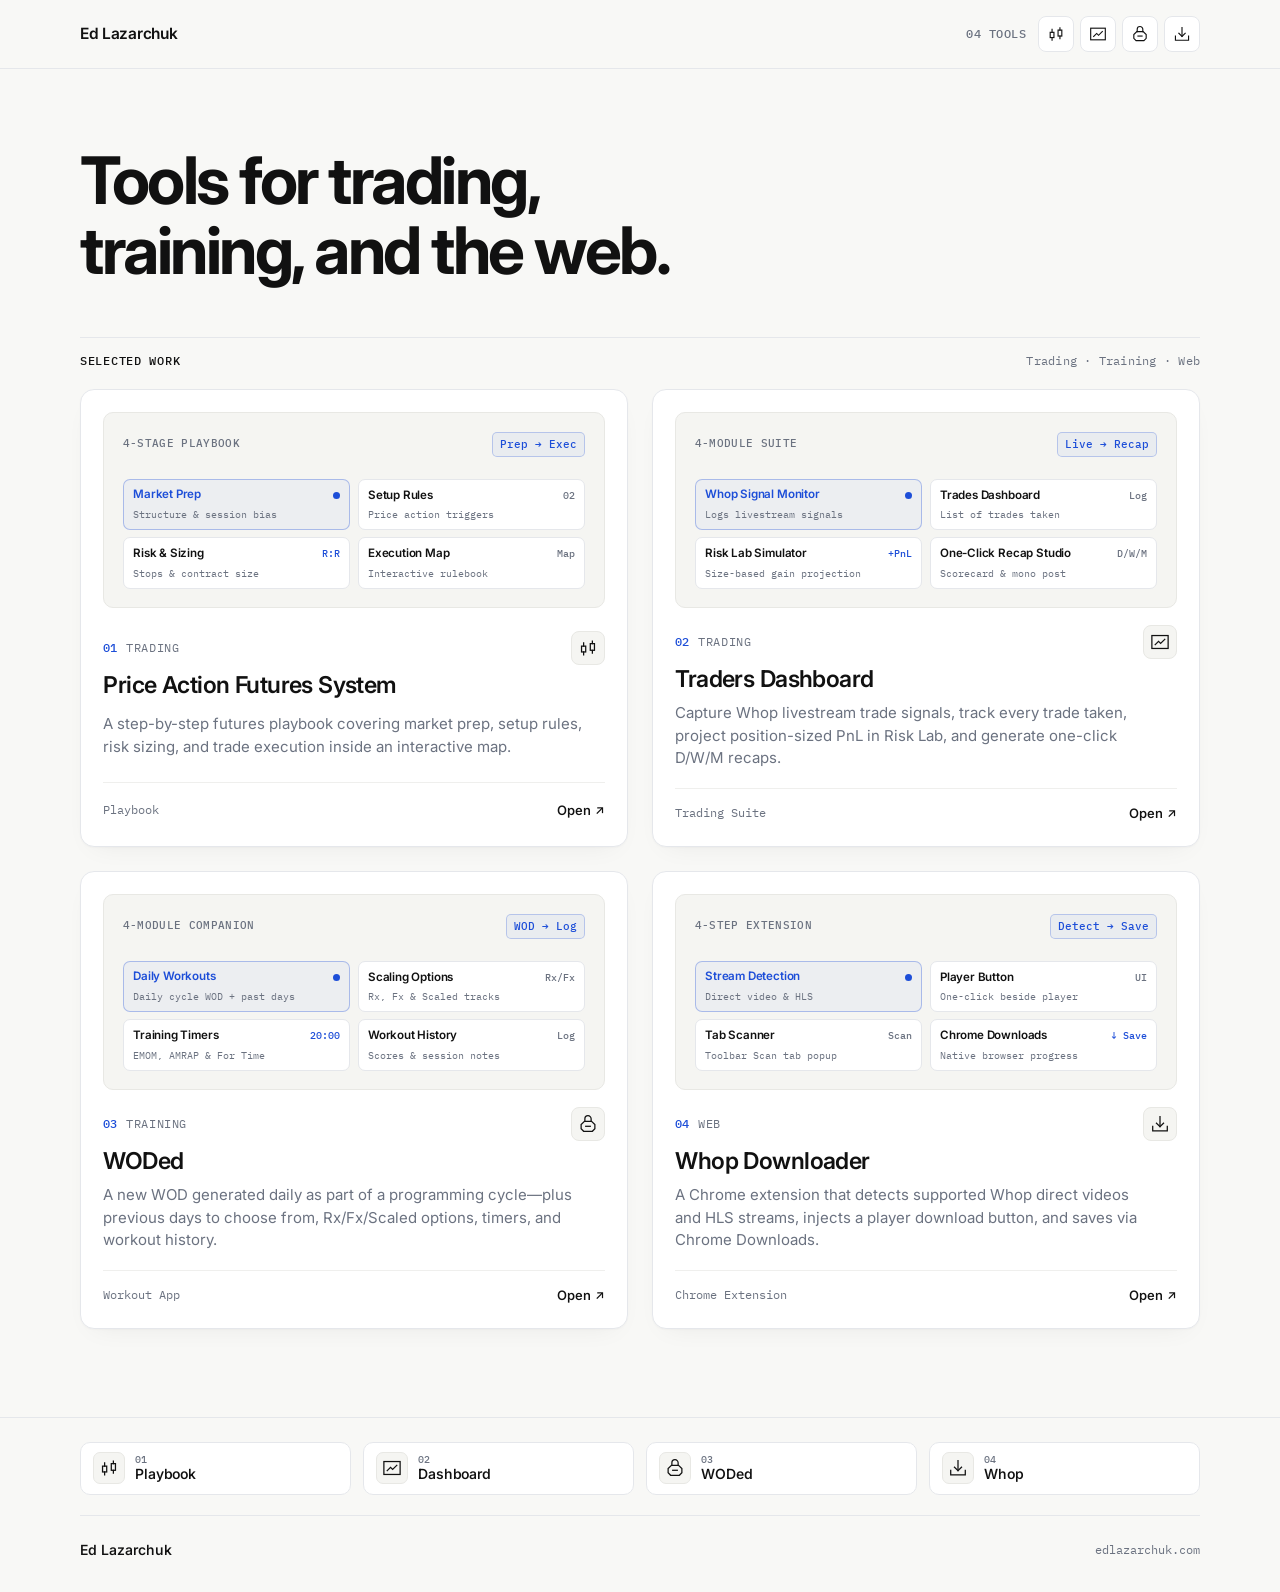
==== commit e87f6e43: "Add cursor-proximity animated icon-only project switcher to top-right header" ====
--- a/index.html
+++ b/index.html
@@ -10,6 +10,7 @@
   <link rel="preconnect" href="https://fonts.gstatic.com" crossorigin>
   <link href="https://fonts.googleapis.com/css2?family=IBM+Plex+Mono:wght@400;500&family=Inter:wght@400;500;600;700&display=swap" rel="stylesheet">
   <link rel="stylesheet" href="/styles.css">
+  <script src="/header-dock.js" defer></script>
 </head>
 <body class="portfolio editorial-home">
   <a class="skip-link" href="#main-content">Skip to content</a>
@@ -17,7 +18,49 @@
   <header class="site-header">
     <div class="editorial-wrap header-bar">
       <a class="wordmark" href="/">Ed Lazarchuk</a>
-      <span class="header-meta" aria-hidden="true">04 Tools</span>
+      <div class="header-tools">
+        <span class="header-meta" aria-hidden="true">04 Tools</span>
+        <nav class="icon-dock" aria-label="Quick switch">
+          <a class="dock-btn" href="/projects/trading-strategy-research" aria-label="Price Action Futures System">
+            <svg class="app-icon icon-candlesticks" viewBox="0 0 24 24" width="18" height="18" fill="none" stroke="currentColor" stroke-width="1.5" stroke-linecap="square" stroke-linejoin="miter" aria-hidden="true">
+              <g class="candle-left">
+                <rect x="4.25" y="9.75" width="5" height="7"/>
+                <path d="M6.75 5.75V9.75"/>
+                <path d="M6.75 16.75V20.25"/>
+              </g>
+              <g class="candle-right">
+                <rect x="14.75" y="6.75" width="5" height="8"/>
+                <path d="M17.25 3.75V6.75"/>
+                <path d="M17.25 14.75V18.25"/>
+              </g>
+            </svg>
+          </a>
+          <a class="dock-btn" href="/projects/traders-dashboard" aria-label="Traders Dashboard">
+            <svg class="app-icon icon-trend" viewBox="0 0 24 24" width="18" height="18" fill="none" stroke="currentColor" stroke-width="1.5" stroke-linecap="square" stroke-linejoin="miter" aria-hidden="true">
+              <rect x="2.25" y="4.25" width="19.5" height="15.5"/>
+              <path class="trend-line" pathLength="20" d="M6.25 15.25L10.25 11.25L12.75 13.75L17.75 8.75"/>
+            </svg>
+          </a>
+          <a class="dock-btn" href="/projects/woded" aria-label="WODed">
+            <svg class="app-icon icon-kettlebell" viewBox="0 0 24 24" width="18" height="18" fill="none" stroke="currentColor" stroke-width="1.5" stroke-linecap="square" stroke-linejoin="miter" aria-hidden="true">
+              <g class="kb-body">
+                <path d="M8.25 8.75V5.75A3.75 3.75 0 0 1 15.75 5.75V8.75"/>
+                <path d="M7.75 8.75H16.25L20.25 12.75V17.75L17.25 20.75H6.75L3.75 17.75V12.75Z"/>
+                <path d="M9.25 14.75H14.75"/>
+              </g>
+            </svg>
+          </a>
+          <a class="dock-btn" href="/whop-downloader" aria-label="Whop Downloader">
+            <svg class="app-icon icon-download" viewBox="0 0 24 24" width="18" height="18" fill="none" stroke="currentColor" stroke-width="1.5" stroke-linecap="square" stroke-linejoin="miter" aria-hidden="true">
+              <path d="M3.25 14.75V20.25H20.75V14.75"/>
+              <g class="dl-arrow">
+                <path d="M12 3.25V15.25"/>
+                <path d="M7.75 11L12 15.25L16.25 11"/>
+              </g>
+            </svg>
+          </a>
+        </nav>
+      </div>
     </div>
   </header>
 
--- a/styles.css
+++ b/styles.css
@@ -1270,12 +1270,15 @@
     transform-origin: 12px 5.5px;
   }
 
-  /* Trigger on hover, keyboard focus-visible, active switcher item, and project hero entrance */
+  /* Trigger on hover, cursor proximity, keyboard focus-visible, active item, and project hero */
   .project-card:has(.card-link:hover) .icon-candlesticks .candle-left,
   .project-card:has(.card-link:focus-visible) .icon-candlesticks .candle-left,
   .switcher-item:hover .icon-candlesticks .candle-left,
   .switcher-item:focus-visible .icon-candlesticks .candle-left,
   .switcher-item[aria-current="page"] .icon-candlesticks .candle-left,
+  .dock-btn[data-near="true"] .icon-candlesticks .candle-left,
+  .dock-btn:hover .icon-candlesticks .candle-left,
+  .dock-btn:focus-visible .icon-candlesticks .candle-left,
   .hero-icon .icon-candlesticks .candle-left {
     animation: candle-left-pulse 640ms cubic-bezier(0.22, 1, 0.36, 1);
   }
@@ -1285,6 +1288,9 @@
   .switcher-item:hover .icon-candlesticks .candle-right,
   .switcher-item:focus-visible .icon-candlesticks .candle-right,
   .switcher-item[aria-current="page"] .icon-candlesticks .candle-right,
+  .dock-btn[data-near="true"] .icon-candlesticks .candle-right,
+  .dock-btn:hover .icon-candlesticks .candle-right,
+  .dock-btn:focus-visible .icon-candlesticks .candle-right,
   .hero-icon .icon-candlesticks .candle-right {
     animation: candle-right-pulse 640ms cubic-bezier(0.22, 1, 0.36, 1);
   }
@@ -1294,6 +1300,9 @@
   .switcher-item:hover .icon-trend .trend-line,
   .switcher-item:focus-visible .icon-trend .trend-line,
   .switcher-item[aria-current="page"] .icon-trend .trend-line,
+  .dock-btn[data-near="true"] .icon-trend .trend-line,
+  .dock-btn:hover .icon-trend .trend-line,
+  .dock-btn:focus-visible .icon-trend .trend-line,
   .hero-icon .icon-trend .trend-line {
     stroke-dasharray: 20;
     animation: trend-draw 560ms cubic-bezier(0.16, 1, 0.3, 1);
@@ -1304,6 +1313,9 @@
   .switcher-item:hover .icon-kettlebell .kb-body,
   .switcher-item:focus-visible .icon-kettlebell .kb-body,
   .switcher-item[aria-current="page"] .icon-kettlebell .kb-body,
+  .dock-btn[data-near="true"] .icon-kettlebell .kb-body,
+  .dock-btn:hover .icon-kettlebell .kb-body,
+  .dock-btn:focus-visible .icon-kettlebell .kb-body,
   .hero-icon .icon-kettlebell .kb-body {
     animation: kettlebell-swing 660ms cubic-bezier(0.22, 1, 0.36, 1);
   }
@@ -1313,11 +1325,170 @@
   .switcher-item:hover .icon-download .dl-arrow,
   .switcher-item:focus-visible .icon-download .dl-arrow,
   .switcher-item[aria-current="page"] .icon-download .dl-arrow,
+  .dock-btn[data-near="true"] .icon-download .dl-arrow,
+  .dock-btn:hover .icon-download .dl-arrow,
+  .dock-btn:focus-visible .icon-download .dl-arrow,
   .hero-icon .icon-download .dl-arrow {
     animation: download-drop 560ms cubic-bezier(0.22, 1, 0.36, 1);
   }
 }
 
-
-
-
+/* ==========================================================================
+   Top-Right Header Icon Switcher Dock (Cursor-Proximity Animated)
+   ========================================================================== */
+
+.portfolio header .header-bar {
+  display: flex;
+  align-items: center;
+  justify-content: space-between;
+  gap: 0.75rem;
+}
+
+.portfolio .header-tools {
+  display: inline-flex;
+  align-items: center;
+  gap: 0.75rem;
+  min-inline-size: 0;
+}
+
+.portfolio header .header-projects-link {
+  font-size: 0.875rem;
+  font-weight: 550;
+  color: var(--muted);
+  text-decoration: none;
+  transition: color 180ms ease;
+}
+
+.portfolio header .header-projects-link:hover,
+.portfolio header .header-projects-link:focus-visible {
+  color: var(--accent);
+  text-decoration: none;
+}
+
+.portfolio .icon-dock {
+  display: inline-flex;
+  align-items: center;
+  gap: 0.375rem;
+}
+
+.portfolio header .icon-dock .dock-btn {
+  --prox: 0;
+  --mag-x: 0px;
+  --mag-y: 0px;
+  position: relative;
+  display: inline-grid;
+  place-items: center;
+  inline-size: 36px;
+  block-size: 36px;
+  background: var(--surface);
+  border: 1px solid var(--line);
+  border-radius: 8px;
+  color: var(--fg);
+  text-decoration: none;
+  flex-shrink: 0;
+  transition:
+    color 180ms ease,
+    border-color 180ms ease,
+    background-color 180ms ease,
+    box-shadow 180ms ease;
+}
+
+@media (prefers-reduced-motion: no-preference) {
+  .portfolio header .icon-dock .dock-btn {
+    transform: translate3d(
+      var(--mag-x),
+      calc(var(--mag-y) + (var(--prox) * -3px)),
+      0
+    ) scale(calc(1 + var(--prox) * 0.16));
+    transition:
+      transform 140ms cubic-bezier(0.16, 1, 0.3, 1),
+      color 180ms ease,
+      border-color 180ms ease,
+      background-color 180ms ease,
+      box-shadow 180ms ease;
+    will-change: transform;
+  }
+}
+
+.portfolio header .icon-dock .dock-btn[data-near="true"],
+.portfolio header .icon-dock .dock-btn:hover,
+.portfolio header .icon-dock .dock-btn:focus-visible {
+  color: var(--accent);
+  border-color: rgba(29, 78, 216, 0.4);
+  background: rgba(29, 78, 216, 0.05);
+  box-shadow: 0 6px 16px -8px rgba(29, 78, 216, 0.3);
+  text-decoration: none;
+}
+
+.portfolio header .icon-dock .dock-btn:focus-visible {
+  outline: 2px solid var(--accent);
+  outline-offset: 3px;
+}
+
+.portfolio header .icon-dock .dock-btn[aria-current="page"] {
+  color: var(--accent);
+  border-color: var(--accent);
+  background: rgba(29, 78, 216, 0.08);
+  box-shadow: inset 0 0 0 0.5px var(--accent);
+}
+
+.portfolio header .icon-dock .dock-btn[aria-current="page"]::after {
+  content: "";
+  position: absolute;
+  inset-block-end: 3px;
+  inset-inline-start: 50%;
+  inline-size: 10px;
+  block-size: 2px;
+  border-radius: 999px;
+  background: var(--accent);
+  transform: translateX(-50%);
+}
+
+/* Extend touch hit area to >=44px on touch screens without bloating visual spacing */
+@media (pointer: coarse) {
+  .portfolio header .icon-dock .dock-btn::before {
+    content: "";
+    position: absolute;
+    inset: -4px;
+  }
+
+  .portfolio header .icon-dock .dock-btn:active {
+    color: var(--accent);
+    border-color: var(--accent);
+    background: rgba(29, 78, 216, 0.08);
+  }
+}
+
+@media (max-width: 460px) {
+  .portfolio .header-meta,
+  .portfolio header .header-projects-link {
+    display: none;
+  }
+}
+
+@media (max-width: 350px) {
+  .portfolio header .icon-dock {
+    gap: 0.25rem;
+  }
+
+  .portfolio header .icon-dock .dock-btn {
+    inline-size: 32px;
+    block-size: 32px;
+  }
+}
+
+@media (forced-colors: active) {
+  .portfolio header .icon-dock .dock-btn[aria-current="page"] {
+    outline: 2px solid Highlight;
+    outline-offset: -2px;
+  }
+
+  .portfolio header .icon-dock .dock-btn[aria-current="page"]::after {
+    background: Highlight;
+  }
+}
+
+
+
+
+
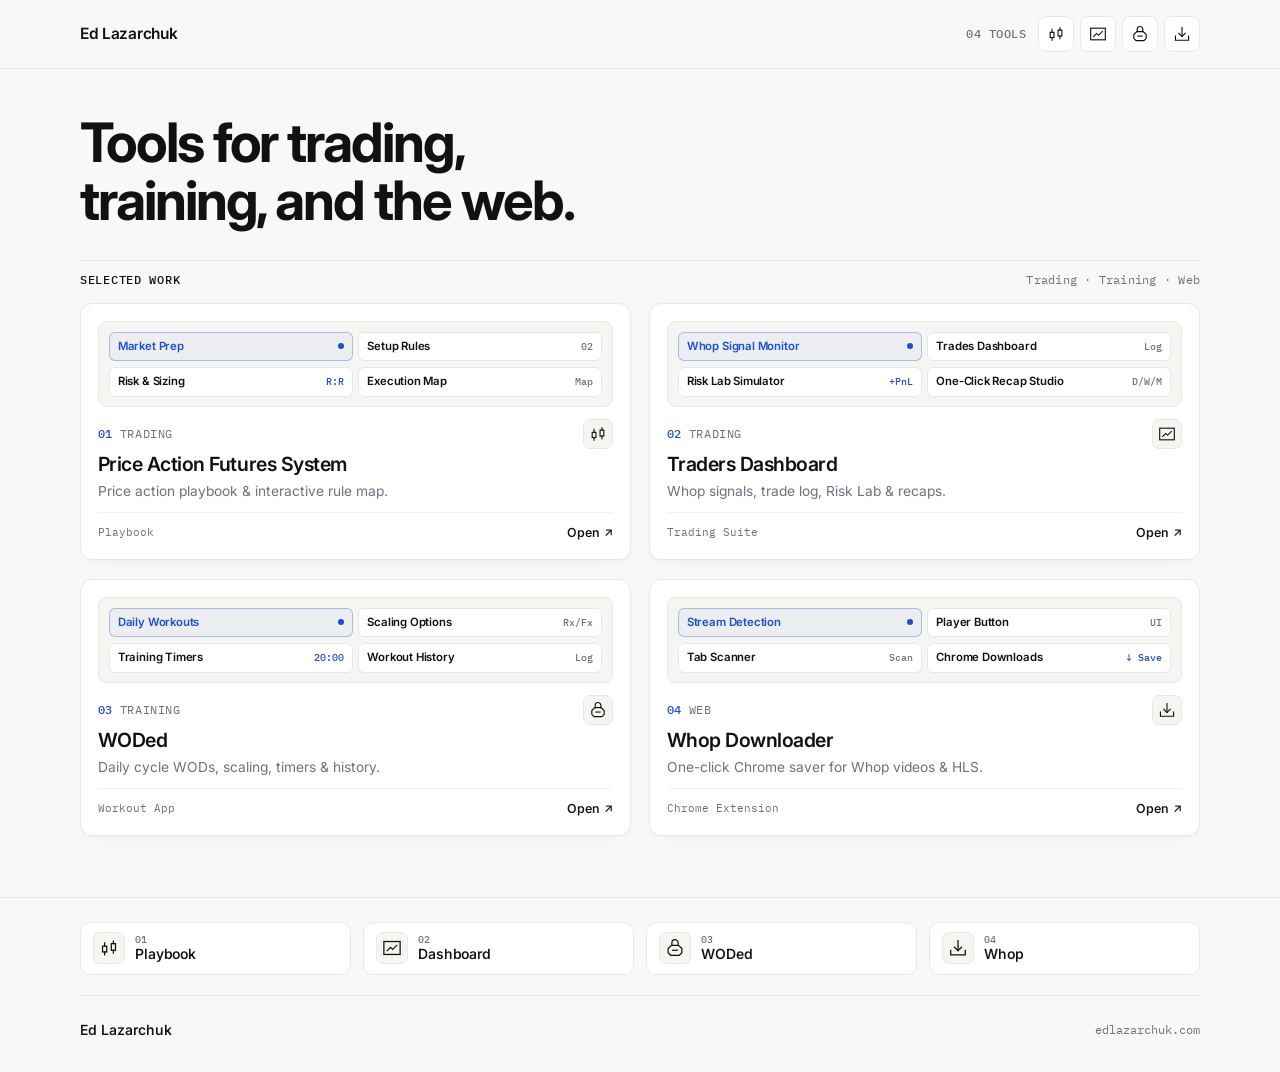
==== commit 8cf21e15: "Compact glimpse preview cards on landing and project pages" ====
--- a/index.html
+++ b/index.html
@@ -80,39 +80,11 @@
         <article class="project-card reveal-item" style="--reveal-delay: 110ms">
           <div class="media" aria-hidden="true">
             <div class="ui-stage">
-              <div class="ui-bar">
-                <span class="ui-bar-title">4-Stage Playbook</span>
-                <span class="ui-bar-pill is-cobalt">Prep → Exec</span>
-              </div>
               <ol class="ui-modules">
-                <li class="ui-mod is-live">
-                  <div class="ui-mod-top">
-                    <span class="ui-mod-name">Market Prep</span>
-                    <span class="ui-dot"></span>
-                  </div>
-                  <span class="ui-mod-sub">Structure &amp; session bias</span>
-                </li>
-                <li class="ui-mod">
-                  <div class="ui-mod-top">
-                    <span class="ui-mod-name">Setup Rules</span>
-                    <span class="ui-mod-tag">02</span>
-                  </div>
-                  <span class="ui-mod-sub">Price action triggers</span>
-                </li>
-                <li class="ui-mod">
-                  <div class="ui-mod-top">
-                    <span class="ui-mod-name">Risk &amp; Sizing</span>
-                    <span class="ui-mod-stat">R:R</span>
-                  </div>
-                  <span class="ui-mod-sub">Stops &amp; contract size</span>
-                </li>
-                <li class="ui-mod">
-                  <div class="ui-mod-top">
-                    <span class="ui-mod-name">Execution Map</span>
-                    <span class="ui-mod-tag">Map</span>
-                  </div>
-                  <span class="ui-mod-sub">Interactive rulebook</span>
-                </li>
+                <li class="ui-mod is-live"><span class="ui-mod-name">Market Prep</span><span class="ui-dot"></span></li>
+                <li class="ui-mod"><span class="ui-mod-name">Setup Rules</span><span class="ui-mod-tag">02</span></li>
+                <li class="ui-mod"><span class="ui-mod-name">Risk &amp; Sizing</span><span class="ui-mod-stat">R:R</span></li>
+                <li class="ui-mod"><span class="ui-mod-name">Execution Map</span><span class="ui-mod-tag">Map</span></li>
               </ol>
             </div>
           </div>
@@ -124,7 +96,7 @@
                 <span class="card-category">Trading</span>
               </div>
               <span class="card-icon" aria-hidden="true">
-                <svg class="app-icon icon-candlesticks" viewBox="0 0 24 24" width="20" height="20" fill="none" stroke="currentColor" stroke-width="1.5" stroke-linecap="square" stroke-linejoin="miter">
+                <svg class="app-icon icon-candlesticks" viewBox="0 0 24 24" width="18" height="18" fill="none" stroke="currentColor" stroke-width="1.5" stroke-linecap="square" stroke-linejoin="miter">
                   <g class="candle-left">
                     <rect x="4.25" y="9.75" width="5" height="7"/>
                     <path d="M6.75 5.75V9.75"/>
@@ -143,7 +115,7 @@
             </h3>
           </header>
 
-          <p class="card-desc">A step-by-step futures playbook covering market prep, setup rules, risk sizing, and trade execution inside an interactive map.</p>
+          <p class="card-desc">Price action playbook &amp; interactive rule map.</p>
 
           <footer class="card-footer">
             <span class="card-kind">Playbook</span>
@@ -155,39 +127,11 @@
         <article class="project-card reveal-item" style="--reveal-delay: 165ms">
           <div class="media" aria-hidden="true">
             <div class="ui-stage">
-              <div class="ui-bar">
-                <span class="ui-bar-title">4-Module Suite</span>
-                <span class="ui-bar-pill is-cobalt">Live → Recap</span>
-              </div>
               <ol class="ui-modules">
-                <li class="ui-mod is-live">
-                  <div class="ui-mod-top">
-                    <span class="ui-mod-name">Whop Signal Monitor</span>
-                    <span class="ui-dot"></span>
-                  </div>
-                  <span class="ui-mod-sub">Logs livestream signals</span>
-                </li>
-                <li class="ui-mod">
-                  <div class="ui-mod-top">
-                    <span class="ui-mod-name">Trades Dashboard</span>
-                    <span class="ui-mod-tag">Log</span>
-                  </div>
-                  <span class="ui-mod-sub">List of trades taken</span>
-                </li>
-                <li class="ui-mod">
-                  <div class="ui-mod-top">
-                    <span class="ui-mod-name">Risk Lab Simulator</span>
-                    <span class="ui-mod-stat">+PnL</span>
-                  </div>
-                  <span class="ui-mod-sub">Size-based gain projection</span>
-                </li>
-                <li class="ui-mod">
-                  <div class="ui-mod-top">
-                    <span class="ui-mod-name">One-Click Recap Studio</span>
-                    <span class="ui-mod-tag">D/W/M</span>
-                  </div>
-                  <span class="ui-mod-sub">Scorecard &amp; mono post</span>
-                </li>
+                <li class="ui-mod is-live"><span class="ui-mod-name">Whop Signal Monitor</span><span class="ui-dot"></span></li>
+                <li class="ui-mod"><span class="ui-mod-name">Trades Dashboard</span><span class="ui-mod-tag">Log</span></li>
+                <li class="ui-mod"><span class="ui-mod-name">Risk Lab Simulator</span><span class="ui-mod-stat">+PnL</span></li>
+                <li class="ui-mod"><span class="ui-mod-name">One-Click Recap Studio</span><span class="ui-mod-tag">D/W/M</span></li>
               </ol>
             </div>
           </div>
@@ -199,7 +143,7 @@
                 <span class="card-category">Trading</span>
               </div>
               <span class="card-icon" aria-hidden="true">
-                <svg class="app-icon icon-trend" viewBox="0 0 24 24" width="20" height="20" fill="none" stroke="currentColor" stroke-width="1.5" stroke-linecap="square" stroke-linejoin="miter">
+                <svg class="app-icon icon-trend" viewBox="0 0 24 24" width="18" height="18" fill="none" stroke="currentColor" stroke-width="1.5" stroke-linecap="square" stroke-linejoin="miter">
                   <rect x="2.25" y="4.25" width="19.5" height="15.5"/>
                   <path class="trend-line" pathLength="20" d="M6.25 15.25L10.25 11.25L12.75 13.75L17.75 8.75"/>
                 </svg>
@@ -210,7 +154,7 @@
             </h3>
           </header>
 
-          <p class="card-desc">Capture Whop livestream trade signals, track every trade taken, project position-sized PnL in Risk Lab, and generate one-click D/W/M recaps.</p>
+          <p class="card-desc">Whop signals, trade log, Risk Lab &amp; recaps.</p>
 
           <footer class="card-footer">
             <span class="card-kind">Trading Suite</span>
@@ -222,39 +166,11 @@
         <article class="project-card reveal-item" style="--reveal-delay: 220ms">
           <div class="media" aria-hidden="true">
             <div class="ui-stage">
-              <div class="ui-bar">
-                <span class="ui-bar-title">4-Module Companion</span>
-                <span class="ui-bar-pill is-cobalt">WOD → Log</span>
-              </div>
               <ol class="ui-modules">
-                <li class="ui-mod is-live">
-                  <div class="ui-mod-top">
-                    <span class="ui-mod-name">Daily Workouts</span>
-                    <span class="ui-dot"></span>
-                  </div>
-                  <span class="ui-mod-sub">Daily cycle WOD + past days</span>
-                </li>
-                <li class="ui-mod">
-                  <div class="ui-mod-top">
-                    <span class="ui-mod-name">Scaling Options</span>
-                    <span class="ui-mod-tag">Rx/Fx</span>
-                  </div>
-                  <span class="ui-mod-sub">Rx, Fx &amp; Scaled tracks</span>
-                </li>
-                <li class="ui-mod">
-                  <div class="ui-mod-top">
-                    <span class="ui-mod-name">Training Timers</span>
-                    <span class="ui-mod-stat">20:00</span>
-                  </div>
-                  <span class="ui-mod-sub">EMOM, AMRAP &amp; For Time</span>
-                </li>
-                <li class="ui-mod">
-                  <div class="ui-mod-top">
-                    <span class="ui-mod-name">Workout History</span>
-                    <span class="ui-mod-tag">Log</span>
-                  </div>
-                  <span class="ui-mod-sub">Scores &amp; session notes</span>
-                </li>
+                <li class="ui-mod is-live"><span class="ui-mod-name">Daily Workouts</span><span class="ui-dot"></span></li>
+                <li class="ui-mod"><span class="ui-mod-name">Scaling Options</span><span class="ui-mod-tag">Rx/Fx</span></li>
+                <li class="ui-mod"><span class="ui-mod-name">Training Timers</span><span class="ui-mod-stat">20:00</span></li>
+                <li class="ui-mod"><span class="ui-mod-name">Workout History</span><span class="ui-mod-tag">Log</span></li>
               </ol>
             </div>
           </div>
@@ -266,7 +182,7 @@
                 <span class="card-category">Training</span>
               </div>
               <span class="card-icon" aria-hidden="true">
-                <svg class="app-icon icon-kettlebell" viewBox="0 0 24 24" width="20" height="20" fill="none" stroke="currentColor" stroke-width="1.5" stroke-linecap="square" stroke-linejoin="miter">
+                <svg class="app-icon icon-kettlebell" viewBox="0 0 24 24" width="18" height="18" fill="none" stroke="currentColor" stroke-width="1.5" stroke-linecap="square" stroke-linejoin="miter">
                   <g class="kb-body">
                     <path d="M8.25 8.75V5.75A3.75 3.75 0 0 1 15.75 5.75V8.75"/>
                     <path d="M7.75 8.75H16.25L20.25 12.75V17.75L17.25 20.75H6.75L3.75 17.75V12.75Z"/>
@@ -280,7 +196,7 @@
             </h3>
           </header>
 
-          <p class="card-desc">A new WOD generated daily as part of a programming cycle—plus previous days to choose from, Rx/Fx/Scaled options, timers, and workout history.</p>
+          <p class="card-desc">Daily cycle WODs, scaling, timers &amp; history.</p>
 
           <footer class="card-footer">
             <span class="card-kind">Workout App</span>
@@ -292,39 +208,11 @@
         <article class="project-card reveal-item" style="--reveal-delay: 275ms">
           <div class="media" aria-hidden="true">
             <div class="ui-stage">
-              <div class="ui-bar">
-                <span class="ui-bar-title">4-Step Extension</span>
-                <span class="ui-bar-pill is-cobalt">Detect → Save</span>
-              </div>
               <ol class="ui-modules">
-                <li class="ui-mod is-live">
-                  <div class="ui-mod-top">
-                    <span class="ui-mod-name">Stream Detection</span>
-                    <span class="ui-dot"></span>
-                  </div>
-                  <span class="ui-mod-sub">Direct video &amp; HLS</span>
-                </li>
-                <li class="ui-mod">
-                  <div class="ui-mod-top">
-                    <span class="ui-mod-name">Player Button</span>
-                    <span class="ui-mod-tag">UI</span>
-                  </div>
-                  <span class="ui-mod-sub">One-click beside player</span>
-                </li>
-                <li class="ui-mod">
-                  <div class="ui-mod-top">
-                    <span class="ui-mod-name">Tab Scanner</span>
-                    <span class="ui-mod-tag">Scan</span>
-                  </div>
-                  <span class="ui-mod-sub">Toolbar Scan tab popup</span>
-                </li>
-                <li class="ui-mod">
-                  <div class="ui-mod-top">
-                    <span class="ui-mod-name">Chrome Downloads</span>
-                    <span class="ui-mod-stat">↓ Save</span>
-                  </div>
-                  <span class="ui-mod-sub">Native browser progress</span>
-                </li>
+                <li class="ui-mod is-live"><span class="ui-mod-name">Stream Detection</span><span class="ui-dot"></span></li>
+                <li class="ui-mod"><span class="ui-mod-name">Player Button</span><span class="ui-mod-tag">UI</span></li>
+                <li class="ui-mod"><span class="ui-mod-name">Tab Scanner</span><span class="ui-mod-tag">Scan</span></li>
+                <li class="ui-mod"><span class="ui-mod-name">Chrome Downloads</span><span class="ui-mod-stat">↓ Save</span></li>
               </ol>
             </div>
           </div>
@@ -336,7 +224,7 @@
                 <span class="card-category">Web</span>
               </div>
               <span class="card-icon" aria-hidden="true">
-                <svg class="app-icon icon-download" viewBox="0 0 24 24" width="20" height="20" fill="none" stroke="currentColor" stroke-width="1.5" stroke-linecap="square" stroke-linejoin="miter">
+                <svg class="app-icon icon-download" viewBox="0 0 24 24" width="18" height="18" fill="none" stroke="currentColor" stroke-width="1.5" stroke-linecap="square" stroke-linejoin="miter">
                   <path d="M3.25 14.75V20.25H20.75V14.75"/>
                   <g class="dl-arrow">
                     <path d="M12 3.25V15.25"/>
@@ -350,7 +238,7 @@
             </h3>
           </header>
 
-          <p class="card-desc">A Chrome extension that detects supported Whop direct videos and HLS streams, injects a player download button, and saves via Chrome Downloads.</p>
+          <p class="card-desc">One-click Chrome saver for Whop videos &amp; HLS.</p>
 
           <footer class="card-footer">
             <span class="card-kind">Chrome Extension</span>
--- a/styles.css
+++ b/styles.css
@@ -282,13 +282,13 @@
 }
 
 .editorial-home .editorial-hero {
-  padding-block: clamp(1.75rem, 6vw, 4.75rem) clamp(1.5rem, 4.5vw, 3.25rem);
+  padding-block: clamp(1.25rem, 4vw, 2.75rem) clamp(1rem, 2.8vw, 1.9rem);
 }
 
 .portfolio.editorial-home .editorial-headline {
   margin: 0;
   max-inline-size: 16ch;
-  font-size: clamp(2rem, 8.2vw, 4.1rem);
+  font-size: clamp(1.85rem, 6.8vw, 3.4rem);
   font-weight: 700;
   line-height: 1.07;
   letter-spacing: -0.038em;
@@ -298,7 +298,7 @@
 
 /* Projects Section Header */
 .editorial-home .projects-section {
-  padding-block-end: clamp(3rem, 8vw, 5.5rem);
+  padding-block-end: clamp(2.25rem, 5.5vw, 3.75rem);
 }
 
 .editorial-home .section-bar {
@@ -307,7 +307,7 @@
   align-items: baseline;
   justify-content: space-between;
   gap: 0.5rem 1rem;
-  padding-block: 0.85rem 1.15rem;
+  padding-block: 0.65rem 0.85rem;
   border-block-start: 1px solid var(--line);
 }
 
@@ -332,7 +332,7 @@
 .editorial-home .project-grid {
   display: grid;
   grid-template-columns: minmax(0, 1fr);
-  gap: 1rem;
+  gap: 0.85rem;
 }
 
 .editorial-home .project-card {
@@ -341,13 +341,13 @@
   display: grid;
   grid-template-rows: auto auto 1fr auto;
   gap: 0;
-  padding: 1rem;
+  padding: 0.85rem;
   background: var(--surface);
   border: 1px solid var(--line);
-  border-radius: 14px;
+  border-radius: 12px;
   box-shadow:
     0 1px 2px rgba(17, 17, 17, 0.03),
-    0 10px 26px -14px rgba(17, 17, 17, 0.08);
+    0 8px 22px -14px rgba(17, 17, 17, 0.08);
   transition:
     border-color 200ms ease,
     box-shadow 220ms cubic-bezier(0.16, 1, 0.3, 1);
@@ -408,7 +408,7 @@
     border-color: rgba(29, 78, 216, 0.36);
     box-shadow:
       0 2px 6px rgba(17, 17, 17, 0.04),
-      0 18px 36px -14px rgba(17, 17, 17, 0.12);
+      0 16px 32px -14px rgba(17, 17, 17, 0.12);
   }
 
   .portfolio.editorial-home .project-card:has(.card-link:hover) .card-header .card-link,
@@ -427,79 +427,32 @@
   }
 }
 
-/* Card Region 1: Mini-UI Preview Stage */
+/* Card Region 1: Compact Glimpse Preview Stage */
 .editorial-home .project-card > .media {
-  margin-block-end: 1.05rem;
+  margin-block-end: 0.7rem;
 }
 
 .editorial-home .ui-stage {
-  display: flex;
-  flex-direction: column;
-  justify-content: space-between;
-  gap: 0.75rem;
-  min-block-size: 9.75rem;
-  padding: 0.9rem;
+  display: block;
+  padding: 0.5rem;
   background: #F5F5F2;
   border: 1px solid #E8E8E4;
-  border-radius: 10px;
-}
-
-.editorial-home .ui-bar {
-  display: flex;
-  align-items: center;
-  justify-content: space-between;
-  gap: 0.5rem;
-}
-
-.editorial-home .ui-bar-title {
-  font-family: var(--font-mono);
-  font-size: 0.6875rem;
-  font-weight: 500;
-  letter-spacing: 0.03em;
-  text-transform: uppercase;
-  color: var(--muted);
-}
-
-.editorial-home .ui-bar-pill {
-  font-family: var(--font-mono);
-  font-size: 0.675rem;
-  font-weight: 500;
-  font-variant-numeric: tabular-nums;
-  padding: 0.18rem 0.45rem;
-  background: var(--surface);
-  border: 1px solid var(--line);
-  border-radius: 5px;
-  color: var(--fg);
-}
-
-.editorial-home .ui-bar-pill.is-cobalt {
-  color: var(--accent);
-  border-color: rgba(29, 78, 216, 0.25);
-  background: rgba(29, 78, 216, 0.05);
-}
-
-.editorial-home .ui-bar-stat {
-  font-family: var(--font-mono);
-  font-size: 0.78rem;
-  font-weight: 500;
-  font-variant-numeric: tabular-nums;
-  color: var(--accent);
-}
-
-/* 01 Playbook mini-UI */
+  border-radius: 9px;
+}
+
 .editorial-home .ui-dot {
-  inline-size: 7px;
-  block-size: 7px;
+  inline-size: 6px;
+  block-size: 6px;
   border-radius: 999px;
   background: var(--accent);
   flex-shrink: 0;
 }
 
-/* Unified 4-module mini-UI preview across all 4 project cards */
+/* Unified 2x2 compact module chips across all 4 project cards */
 .editorial-home .ui-modules {
   display: grid;
   grid-template-columns: repeat(2, minmax(0, 1fr));
-  gap: 0.45rem;
+  gap: 0.35rem;
   margin: 0;
   padding: 0;
   list-style: none;
@@ -507,13 +460,14 @@
 
 .editorial-home .ui-mod {
   display: flex;
-  flex-direction: column;
+  flex-direction: row;
+  align-items: center;
   justify-content: space-between;
-  gap: 0.28rem;
-  padding: 0.5rem 0.58rem;
+  gap: 0.35rem;
+  padding: 0.38rem 0.5rem;
   background: var(--surface);
   border: 1px solid var(--line);
-  border-radius: 7px;
+  border-radius: 6px;
   min-inline-size: 0;
 }
 
@@ -522,19 +476,13 @@
   background: rgba(29, 78, 216, 0.04);
 }
 
-.editorial-home .ui-mod-top {
-  display: flex;
-  align-items: center;
-  justify-content: space-between;
-  gap: 0.35rem;
-}
-
 .editorial-home .ui-mod-name {
-  font-size: 0.725rem;
+  font-size: 0.71rem;
   font-weight: 600;
   line-height: 1.2;
   letter-spacing: -0.015em;
   color: var(--fg);
+  min-inline-size: 0;
 }
 
 .editorial-home .ui-mod.is-live .ui-mod-name {
@@ -551,21 +499,14 @@
 
 .editorial-home .ui-mod-stat {
   font-family: var(--font-mono);
-  font-size: 0.625rem;
+  font-size: 0.61rem;
   font-weight: 500;
   color: var(--accent);
   flex-shrink: 0;
 }
 
-.editorial-home .ui-mod-sub {
-  font-family: var(--font-mono);
-  font-size: 0.635rem;
-  line-height: 1.3;
-  color: var(--muted);
-}
-
 /* Container query polish for very compact card widths (e.g. 320px phones) */
-@container card (inline-size < 19.5rem) {
+@container card (inline-size < 18.5rem) {
   .editorial-home .ui-modules {
     grid-template-columns: minmax(0, 1fr);
   }
@@ -575,17 +516,17 @@
 .editorial-home .card-header {
   display: flex;
   flex-direction: column;
-  gap: 0.45rem;
+  gap: 0.3rem;
   padding: 0;
-  margin-block-end: 0.5rem;
+  margin-block-end: 0.3rem;
 }
 
 .editorial-home .card-meta {
   display: inline-flex;
   align-items: center;
-  gap: 0.55rem;
-  font-family: var(--font-mono);
-  font-size: 0.75rem;
+  gap: 0.5rem;
+  font-family: var(--font-mono);
+  font-size: 0.72rem;
   line-height: 1;
 }
 
@@ -603,18 +544,18 @@
 
 .editorial-home .card-header h3 {
   margin: 0;
-  font-size: clamp(1.2rem, 4.4vw, 1.45rem);
+  font-size: clamp(1.06rem, 3.6vw, 1.22rem);
   font-weight: 650;
   line-height: 1.2;
   letter-spacing: -0.025em;
   color: var(--fg);
 }
 
-/* Card Region 3: Description */
+/* Card Region 3: Compact 1-line glimpse description */
 .editorial-home .card-desc {
-  margin: 0 0 1.15rem;
-  font-size: 0.9375rem;
-  line-height: 1.5;
+  margin: 0 0 0.7rem;
+  font-size: 0.86rem;
+  line-height: 1.4;
   color: var(--muted);
 }
 
@@ -624,15 +565,15 @@
   align-items: center;
   justify-content: space-between;
   gap: 0.75rem;
-  padding: 0.85rem 0 0;
+  padding: 0.6rem 0 0;
   border-block-start: 1px solid #EFEFED;
-  font-size: 0.8125rem;
+  font-size: 0.78rem;
   color: var(--muted);
 }
 
 .editorial-home .card-kind {
   font-family: var(--font-mono);
-  font-size: 0.725rem;
+  font-size: 0.7rem;
   color: var(--muted);
 }
 
@@ -700,16 +641,15 @@
 @media (min-width: 720px) {
   .editorial-home .project-grid {
     grid-template-columns: repeat(2, minmax(0, 1fr));
-    gap: 1.25rem;
+    gap: 1rem;
   }
 
   .editorial-home .project-card {
-    padding: 1.25rem;
+    padding: 0.95rem;
   }
 
   .editorial-home .ui-stage {
-    min-block-size: 11.25rem;
-    padding: 1.05rem;
+    padding: 0.58rem;
   }
 }
 
@@ -724,25 +664,61 @@
 
 @media (min-width: 1024px) {
   .editorial-home .project-grid {
-    gap: 1.5rem;
+    gap: 1.15rem;
   }
 
   .editorial-home .project-card {
-    padding: 1.4rem;
+    padding: 1.05rem;
   }
 
   .editorial-home .ui-stage {
-    min-block-size: 12.25rem;
-    padding: 1.15rem;
+    padding: 0.62rem;
   }
 }
 
 /* ==========================================================================
-   Traders Dashboard Project Page — 4-Module Suite Preview & Feature Grid
+   Project Pages — Compact 4-Module Suite Preview & Feature Grid
    ========================================================================== */
 
+.project-page .hero {
+  padding: clamp(1.75rem, 4vw, 3rem) 0 clamp(1.75rem, 4vw, 2.75rem);
+}
+
+.portfolio.project-page h1 {
+  font-size: clamp(2.15rem, 6vw, 4.25rem);
+  letter-spacing: -0.045em;
+}
+
+.portfolio.project-page .lead {
+  margin-top: 0.65rem;
+  max-width: 44rem;
+  font-size: clamp(1rem, 1.8vw, 1.3rem);
+  line-height: 1.45;
+  letter-spacing: -0.02em;
+  color: var(--muted);
+}
+
+.project-page .showcase {
+  margin: 0 0 2.25rem;
+  padding-top: clamp(0.9rem, 2vw, 1.5rem);
+}
+
+.project-page .showcase h2 {
+  margin-bottom: 0.7rem;
+  font-size: clamp(1.15rem, 2vw, 1.5rem);
+}
+
+.project-page .showcase-link {
+  border-radius: 12px;
+}
+
+.project-page .showcase-action {
+  padding: 0.65rem 0.9rem;
+  font-size: 0.875rem;
+}
+
 .project-page .suite-preview {
-  padding: clamp(1rem, 2.5vw, 1.5rem);
+  padding: clamp(0.75rem, 1.8vw, 1rem);
   background: #F5F5F2;
   color: var(--fg);
 }
@@ -752,13 +728,13 @@
   flex-wrap: wrap;
   align-items: center;
   justify-content: space-between;
-  gap: 0.5rem 1rem;
-  margin-block-end: 1rem;
+  gap: 0.4rem 0.85rem;
+  margin-block-end: 0.65rem;
 }
 
 .project-page .suite-preview-kicker {
   font-family: var(--font-mono);
-  font-size: 0.75rem;
+  font-size: 0.7rem;
   font-weight: 500;
   letter-spacing: 0.04em;
   text-transform: uppercase;
@@ -767,29 +743,29 @@
 
 .project-page .suite-preview-pill {
   font-family: var(--font-mono);
-  font-size: 0.725rem;
+  font-size: 0.6875rem;
   font-weight: 500;
   color: var(--accent);
   background: rgba(29, 78, 216, 0.06);
   border: 1px solid rgba(29, 78, 216, 0.24);
-  border-radius: 6px;
-  padding: 0.22rem 0.55rem;
+  border-radius: 5px;
+  padding: 0.16rem 0.45rem;
 }
 
 .project-page .suite-preview-grid {
   display: grid;
   grid-template-columns: minmax(0, 1fr);
-  gap: 0.75rem;
+  gap: 0.5rem;
 }
 
 .project-page .suite-tile {
   display: flex;
   flex-direction: column;
-  gap: 0.45rem;
-  padding: 0.95rem 1rem;
+  gap: 0.35rem;
+  padding: 0.65rem 0.8rem;
   background: var(--surface);
   border: 1px solid var(--line);
-  border-radius: 10px;
+  border-radius: 8px;
 }
 
 .project-page .suite-tile.is-live {
@@ -800,28 +776,29 @@
 .project-page .suite-tile-head {
   display: flex;
   align-items: center;
-  gap: 0.5rem;
+  gap: 0.45rem;
 }
 
 .project-page .suite-tile-num {
   font-family: var(--font-mono);
-  font-size: 0.725rem;
+  font-size: 0.6875rem;
   font-weight: 500;
   font-variant-numeric: tabular-nums;
   color: var(--accent);
 }
 
 .project-page .suite-tile-title {
-  font-size: 0.95rem;
+  font-size: 0.84rem;
   font-weight: 650;
   letter-spacing: -0.02em;
   color: var(--fg);
+  min-inline-size: 0;
 }
 
 .project-page .suite-live-dot {
   margin-inline-start: auto;
-  inline-size: 8px;
-  block-size: 8px;
+  inline-size: 7px;
+  block-size: 7px;
   border-radius: 999px;
   background: var(--accent);
   flex-shrink: 0;
@@ -830,13 +807,13 @@
 .project-page .suite-tile-badge {
   margin-inline-start: auto;
   font-family: var(--font-mono);
-  font-size: 0.675rem;
+  font-size: 0.64rem;
   font-weight: 500;
   color: var(--muted);
   background: #F5F5F2;
   border: 1px solid var(--line);
-  border-radius: 5px;
-  padding: 0.14rem 0.45rem;
+  border-radius: 4px;
+  padding: 0.1rem 0.38rem;
   white-space: nowrap;
 }
 
@@ -846,25 +823,18 @@
   border-color: rgba(29, 78, 216, 0.24);
 }
 
-.project-page .suite-tile-sub {
-  margin: 0;
-  font-size: 0.85rem;
-  line-height: 1.4;
-  color: var(--muted);
-}
-
 .project-page .suite-mini-line {
   display: flex;
   flex-wrap: wrap;
   align-items: center;
   justify-content: space-between;
-  gap: 0.4rem;
+  gap: 0.35rem;
   margin-block-start: auto;
-  padding-block-start: 0.5rem;
+  padding-block-start: 0.38rem;
   border-block-start: 1px solid #EFEFED;
   font-family: var(--font-mono);
-  font-size: 0.725rem;
-  color: var(--fg);
+  font-size: 0.69rem;
+  color: var(--muted);
 }
 
 .project-page .suite-mini-line code {
@@ -879,11 +849,19 @@
 }
 
 /* Structured 4-function breakdown on project page */
+.project-page .detail {
+  padding-top: clamp(1rem, 2.2vw, 1.75rem);
+}
+
+.project-page .detail h2 {
+  font-size: clamp(1.35rem, 2.5vw, 2rem);
+}
+
 .project-page .feature-cards {
   display: grid;
   grid-template-columns: minmax(0, 1fr);
   gap: 0.9rem;
-  margin: 1.25rem 0 0;
+  margin: 1.1rem 0 0;
   padding: 0;
   list-style: none;
 }
@@ -923,8 +901,21 @@
   color: var(--muted);
 }
 
+@media (min-width: 600px) {
+  .project-page .suite-preview-grid {
+    grid-template-columns: repeat(2, minmax(0, 1fr));
+    gap: 0.6rem;
+  }
+}
+
+@media (min-width: 1080px) {
+  .project-page .suite-preview-grid {
+    grid-template-columns: repeat(4, minmax(0, 1fr));
+    gap: 0.6rem;
+  }
+}
+
 @media (min-width: 680px) {
-  .project-page .suite-preview-grid,
   .project-page .feature-cards {
     grid-template-columns: repeat(2, minmax(0, 1fr));
     gap: 1rem;
@@ -951,11 +942,11 @@
 .editorial-home .card-icon {
   display: inline-grid;
   place-items: center;
-  inline-size: 34px;
-  block-size: 34px;
+  inline-size: 30px;
+  block-size: 30px;
   background: #F5F5F2;
   border: 1px solid #E8E8E4;
-  border-radius: 8px;
+  border-radius: 7px;
   color: var(--fg);
   flex-shrink: 0;
   transition:
@@ -1351,7 +1342,7 @@
   min-inline-size: 0;
 }
 
-.portfolio header .header-projects-link {
+.portfolio header a.header-projects-link {
   font-size: 0.875rem;
   font-weight: 550;
   color: var(--muted);
@@ -1359,8 +1350,8 @@
   transition: color 180ms ease;
 }
 
-.portfolio header .header-projects-link:hover,
-.portfolio header .header-projects-link:focus-visible {
+.portfolio header a.header-projects-link:hover,
+.portfolio header a.header-projects-link:focus-visible {
   color: var(--accent);
   text-decoration: none;
 }
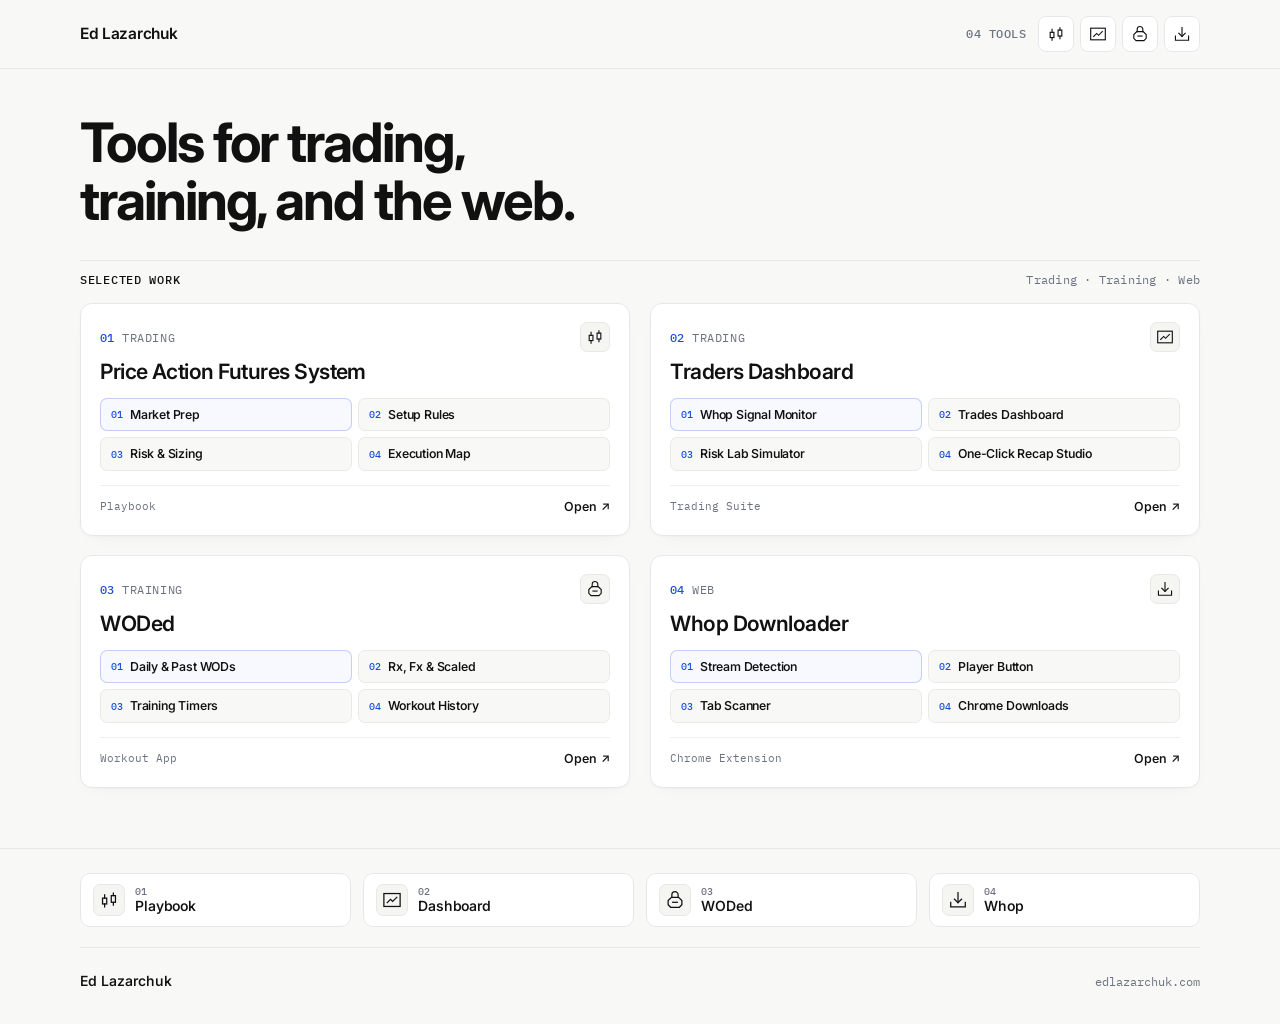
==== commit 2024f326: "Show 4 numbered key points only on project cards without explanations" ====
--- a/index.html
+++ b/index.html
@@ -78,17 +78,6 @@
       <div class="project-grid">
         <!-- 01 · Trading · Price Action Futures System -->
         <article class="project-card reveal-item" style="--reveal-delay: 110ms">
-          <div class="media" aria-hidden="true">
-            <div class="ui-stage">
-              <ol class="ui-modules">
-                <li class="ui-mod is-live"><span class="ui-mod-name">Market Prep</span><span class="ui-dot"></span></li>
-                <li class="ui-mod"><span class="ui-mod-name">Setup Rules</span><span class="ui-mod-tag">02</span></li>
-                <li class="ui-mod"><span class="ui-mod-name">Risk &amp; Sizing</span><span class="ui-mod-stat">R:R</span></li>
-                <li class="ui-mod"><span class="ui-mod-name">Execution Map</span><span class="ui-mod-tag">Map</span></li>
-              </ol>
-            </div>
-          </div>
-
           <header class="card-header">
             <div class="card-meta-row">
               <div class="card-meta">
@@ -115,7 +104,14 @@
             </h3>
           </header>
 
-          <p class="card-desc">Price action playbook &amp; interactive rule map.</p>
+          <div class="card-points">
+            <ol class="ui-modules" aria-label="Key points">
+              <li class="ui-mod is-live"><span class="ui-mod-num" aria-hidden="true">01</span><span class="ui-mod-name">Market Prep</span></li>
+              <li class="ui-mod"><span class="ui-mod-num" aria-hidden="true">02</span><span class="ui-mod-name">Setup Rules</span></li>
+              <li class="ui-mod"><span class="ui-mod-num" aria-hidden="true">03</span><span class="ui-mod-name">Risk &amp; Sizing</span></li>
+              <li class="ui-mod"><span class="ui-mod-num" aria-hidden="true">04</span><span class="ui-mod-name">Execution Map</span></li>
+            </ol>
+          </div>
 
           <footer class="card-footer">
             <span class="card-kind">Playbook</span>
@@ -125,17 +121,6 @@
 
         <!-- 02 · Trading · Traders Dashboard -->
         <article class="project-card reveal-item" style="--reveal-delay: 165ms">
-          <div class="media" aria-hidden="true">
-            <div class="ui-stage">
-              <ol class="ui-modules">
-                <li class="ui-mod is-live"><span class="ui-mod-name">Whop Signal Monitor</span><span class="ui-dot"></span></li>
-                <li class="ui-mod"><span class="ui-mod-name">Trades Dashboard</span><span class="ui-mod-tag">Log</span></li>
-                <li class="ui-mod"><span class="ui-mod-name">Risk Lab Simulator</span><span class="ui-mod-stat">+PnL</span></li>
-                <li class="ui-mod"><span class="ui-mod-name">One-Click Recap Studio</span><span class="ui-mod-tag">D/W/M</span></li>
-              </ol>
-            </div>
-          </div>
-
           <header class="card-header">
             <div class="card-meta-row">
               <div class="card-meta">
@@ -154,7 +139,14 @@
             </h3>
           </header>
 
-          <p class="card-desc">Whop signals, trade log, Risk Lab &amp; recaps.</p>
+          <div class="card-points">
+            <ol class="ui-modules" aria-label="Key points">
+              <li class="ui-mod is-live"><span class="ui-mod-num" aria-hidden="true">01</span><span class="ui-mod-name">Whop Signal Monitor</span></li>
+              <li class="ui-mod"><span class="ui-mod-num" aria-hidden="true">02</span><span class="ui-mod-name">Trades Dashboard</span></li>
+              <li class="ui-mod"><span class="ui-mod-num" aria-hidden="true">03</span><span class="ui-mod-name">Risk Lab Simulator</span></li>
+              <li class="ui-mod"><span class="ui-mod-num" aria-hidden="true">04</span><span class="ui-mod-name">One-Click Recap Studio</span></li>
+            </ol>
+          </div>
 
           <footer class="card-footer">
             <span class="card-kind">Trading Suite</span>
@@ -164,17 +156,6 @@
 
         <!-- 03 · Training · WODed -->
         <article class="project-card reveal-item" style="--reveal-delay: 220ms">
-          <div class="media" aria-hidden="true">
-            <div class="ui-stage">
-              <ol class="ui-modules">
-                <li class="ui-mod is-live"><span class="ui-mod-name">Daily Workouts</span><span class="ui-dot"></span></li>
-                <li class="ui-mod"><span class="ui-mod-name">Scaling Options</span><span class="ui-mod-tag">Rx/Fx</span></li>
-                <li class="ui-mod"><span class="ui-mod-name">Training Timers</span><span class="ui-mod-stat">20:00</span></li>
-                <li class="ui-mod"><span class="ui-mod-name">Workout History</span><span class="ui-mod-tag">Log</span></li>
-              </ol>
-            </div>
-          </div>
-
           <header class="card-header">
             <div class="card-meta-row">
               <div class="card-meta">
@@ -196,7 +177,14 @@
             </h3>
           </header>
 
-          <p class="card-desc">Daily cycle WODs, scaling, timers &amp; history.</p>
+          <div class="card-points">
+            <ol class="ui-modules" aria-label="Key points">
+              <li class="ui-mod is-live"><span class="ui-mod-num" aria-hidden="true">01</span><span class="ui-mod-name">Daily &amp; Past WODs</span></li>
+              <li class="ui-mod"><span class="ui-mod-num" aria-hidden="true">02</span><span class="ui-mod-name">Rx, Fx &amp; Scaled</span></li>
+              <li class="ui-mod"><span class="ui-mod-num" aria-hidden="true">03</span><span class="ui-mod-name">Training Timers</span></li>
+              <li class="ui-mod"><span class="ui-mod-num" aria-hidden="true">04</span><span class="ui-mod-name">Workout History</span></li>
+            </ol>
+          </div>
 
           <footer class="card-footer">
             <span class="card-kind">Workout App</span>
@@ -206,17 +194,6 @@
 
         <!-- 04 · Web · Whop Downloader -->
         <article class="project-card reveal-item" style="--reveal-delay: 275ms">
-          <div class="media" aria-hidden="true">
-            <div class="ui-stage">
-              <ol class="ui-modules">
-                <li class="ui-mod is-live"><span class="ui-mod-name">Stream Detection</span><span class="ui-dot"></span></li>
-                <li class="ui-mod"><span class="ui-mod-name">Player Button</span><span class="ui-mod-tag">UI</span></li>
-                <li class="ui-mod"><span class="ui-mod-name">Tab Scanner</span><span class="ui-mod-tag">Scan</span></li>
-                <li class="ui-mod"><span class="ui-mod-name">Chrome Downloads</span><span class="ui-mod-stat">↓ Save</span></li>
-              </ol>
-            </div>
-          </div>
-
           <header class="card-header">
             <div class="card-meta-row">
               <div class="card-meta">
@@ -238,7 +215,14 @@
             </h3>
           </header>
 
-          <p class="card-desc">One-click Chrome saver for Whop videos &amp; HLS.</p>
+          <div class="card-points">
+            <ol class="ui-modules" aria-label="Key points">
+              <li class="ui-mod is-live"><span class="ui-mod-num" aria-hidden="true">01</span><span class="ui-mod-name">Stream Detection</span></li>
+              <li class="ui-mod"><span class="ui-mod-num" aria-hidden="true">02</span><span class="ui-mod-name">Player Button</span></li>
+              <li class="ui-mod"><span class="ui-mod-num" aria-hidden="true">03</span><span class="ui-mod-name">Tab Scanner</span></li>
+              <li class="ui-mod"><span class="ui-mod-num" aria-hidden="true">04</span><span class="ui-mod-name">Chrome Downloads</span></li>
+            </ol>
+          </div>
 
           <footer class="card-footer">
             <span class="card-kind">Chrome Extension</span>
--- a/styles.css
+++ b/styles.css
@@ -339,9 +339,9 @@
   container: card / inline-size;
   position: relative;
   display: grid;
-  grid-template-rows: auto auto 1fr auto;
+  grid-template-rows: auto 1fr auto;
   gap: 0;
-  padding: 0.85rem;
+  padding: 0.95rem;
   background: var(--surface);
   border: 1px solid var(--line);
   border-radius: 12px;
@@ -416,6 +416,10 @@
     color: var(--accent);
   }
 
+  .portfolio.editorial-home .project-card:has(.card-link:hover) .ui-mod {
+    border-color: rgba(29, 78, 216, 0.18);
+  }
+
   @media (prefers-reduced-motion: no-preference) {
     .portfolio.editorial-home .project-card:has(.card-link:hover) {
       transform: translateY(-2px);
@@ -427,32 +431,54 @@
   }
 }
 
-/* Card Region 1: Compact Glimpse Preview Stage */
-.editorial-home .project-card > .media {
-  margin-block-end: 0.7rem;
-}
-
-.editorial-home .ui-stage {
-  display: block;
-  padding: 0.5rem;
-  background: #F5F5F2;
-  border: 1px solid #E8E8E4;
-  border-radius: 9px;
-}
-
-.editorial-home .ui-dot {
-  inline-size: 6px;
-  block-size: 6px;
-  border-radius: 999px;
-  background: var(--accent);
-  flex-shrink: 0;
-}
-
-/* Unified 2x2 compact module chips across all 4 project cards */
+/* Card Region 1: Header (Index, Category, Icon, Title) */
+.editorial-home .card-header {
+  display: flex;
+  flex-direction: column;
+  gap: 0.4rem;
+  padding: 0;
+  margin-block-end: 0.85rem;
+}
+
+.editorial-home .card-meta {
+  display: inline-flex;
+  align-items: center;
+  gap: 0.5rem;
+  font-family: var(--font-mono);
+  font-size: 0.72rem;
+  line-height: 1;
+}
+
+.editorial-home .card-index {
+  font-weight: 500;
+  font-variant-numeric: tabular-nums;
+  color: var(--accent);
+}
+
+.editorial-home .card-category {
+  letter-spacing: 0.05em;
+  text-transform: uppercase;
+  color: var(--muted);
+}
+
+.editorial-home .card-header h3 {
+  margin: 0;
+  font-size: clamp(1.12rem, 3.8vw, 1.32rem);
+  font-weight: 650;
+  line-height: 1.2;
+  letter-spacing: -0.025em;
+  color: var(--fg);
+}
+
+/* Card Region 2: 4 Key Points (headings only — details live on project page) */
+.editorial-home .card-points {
+  margin-block-end: 0.9rem;
+}
+
 .editorial-home .ui-modules {
   display: grid;
   grid-template-columns: repeat(2, minmax(0, 1fr));
-  gap: 0.35rem;
+  gap: 0.4rem;
   margin: 0;
   padding: 0;
   list-style: none;
@@ -462,47 +488,36 @@
   display: flex;
   flex-direction: row;
   align-items: center;
-  justify-content: space-between;
-  gap: 0.35rem;
-  padding: 0.38rem 0.5rem;
-  background: var(--surface);
-  border: 1px solid var(--line);
-  border-radius: 6px;
+  gap: 0.45rem;
+  padding: 0.46rem 0.6rem;
+  background: #F8F8F6;
+  border: 1px solid #EAEAE5;
+  border-radius: 7px;
   min-inline-size: 0;
+  transition: border-color 180ms ease, background-color 180ms ease;
 }
 
 .editorial-home .ui-mod.is-live {
-  border-color: rgba(29, 78, 216, 0.32);
-  background: rgba(29, 78, 216, 0.04);
+  border-color: rgba(29, 78, 216, 0.24);
+  background: rgba(29, 78, 216, 0.035);
+}
+
+.editorial-home .ui-mod-num {
+  font-family: var(--font-mono);
+  font-size: 0.65rem;
+  font-weight: 500;
+  font-variant-numeric: tabular-nums;
+  color: var(--accent);
+  flex-shrink: 0;
 }
 
 .editorial-home .ui-mod-name {
-  font-size: 0.71rem;
-  font-weight: 600;
-  line-height: 1.2;
+  font-size: 0.77rem;
+  font-weight: 550;
+  line-height: 1.25;
   letter-spacing: -0.015em;
   color: var(--fg);
   min-inline-size: 0;
-}
-
-.editorial-home .ui-mod.is-live .ui-mod-name {
-  color: var(--accent);
-}
-
-.editorial-home .ui-mod-tag {
-  font-family: var(--font-mono);
-  font-size: 0.6rem;
-  font-weight: 500;
-  color: var(--muted);
-  flex-shrink: 0;
-}
-
-.editorial-home .ui-mod-stat {
-  font-family: var(--font-mono);
-  font-size: 0.61rem;
-  font-weight: 500;
-  color: var(--accent);
-  flex-shrink: 0;
 }
 
 /* Container query polish for very compact card widths (e.g. 320px phones) */
@@ -512,60 +527,13 @@
   }
 }
 
-/* Card Region 2: Header (Index, Category, Title) */
-.editorial-home .card-header {
-  display: flex;
-  flex-direction: column;
-  gap: 0.3rem;
-  padding: 0;
-  margin-block-end: 0.3rem;
-}
-
-.editorial-home .card-meta {
-  display: inline-flex;
-  align-items: center;
-  gap: 0.5rem;
-  font-family: var(--font-mono);
-  font-size: 0.72rem;
-  line-height: 1;
-}
-
-.editorial-home .card-index {
-  font-weight: 500;
-  font-variant-numeric: tabular-nums;
-  color: var(--accent);
-}
-
-.editorial-home .card-category {
-  letter-spacing: 0.05em;
-  text-transform: uppercase;
-  color: var(--muted);
-}
-
-.editorial-home .card-header h3 {
-  margin: 0;
-  font-size: clamp(1.06rem, 3.6vw, 1.22rem);
-  font-weight: 650;
-  line-height: 1.2;
-  letter-spacing: -0.025em;
-  color: var(--fg);
-}
-
-/* Card Region 3: Compact 1-line glimpse description */
-.editorial-home .card-desc {
-  margin: 0 0 0.7rem;
-  font-size: 0.86rem;
-  line-height: 1.4;
-  color: var(--muted);
-}
-
-/* Card Region 4: Footer */
+/* Card Region 3: Footer */
 .editorial-home .card-footer {
   display: flex;
   align-items: center;
   justify-content: space-between;
   gap: 0.75rem;
-  padding: 0.6rem 0 0;
+  padding: 0.65rem 0 0;
   border-block-start: 1px solid #EFEFED;
   font-size: 0.78rem;
   color: var(--muted);
@@ -645,18 +613,14 @@
   }
 
   .editorial-home .project-card {
-    padding: 0.95rem;
-  }
-
-  .editorial-home .ui-stage {
-    padding: 0.58rem;
+    padding: 1.05rem;
   }
 }
 
 @supports (grid-template-rows: subgrid) {
   @media (min-width: 720px) {
     .editorial-home .project-card {
-      grid-row: span 4;
+      grid-row: span 3;
       grid-template-rows: subgrid;
     }
   }
@@ -664,15 +628,11 @@
 
 @media (min-width: 1024px) {
   .editorial-home .project-grid {
-    gap: 1.15rem;
+    gap: 1.2rem;
   }
 
   .editorial-home .project-card {
-    padding: 1.05rem;
-  }
-
-  .editorial-home .ui-stage {
-    padding: 0.62rem;
+    padding: 1.15rem 1.2rem;
   }
 }
 
